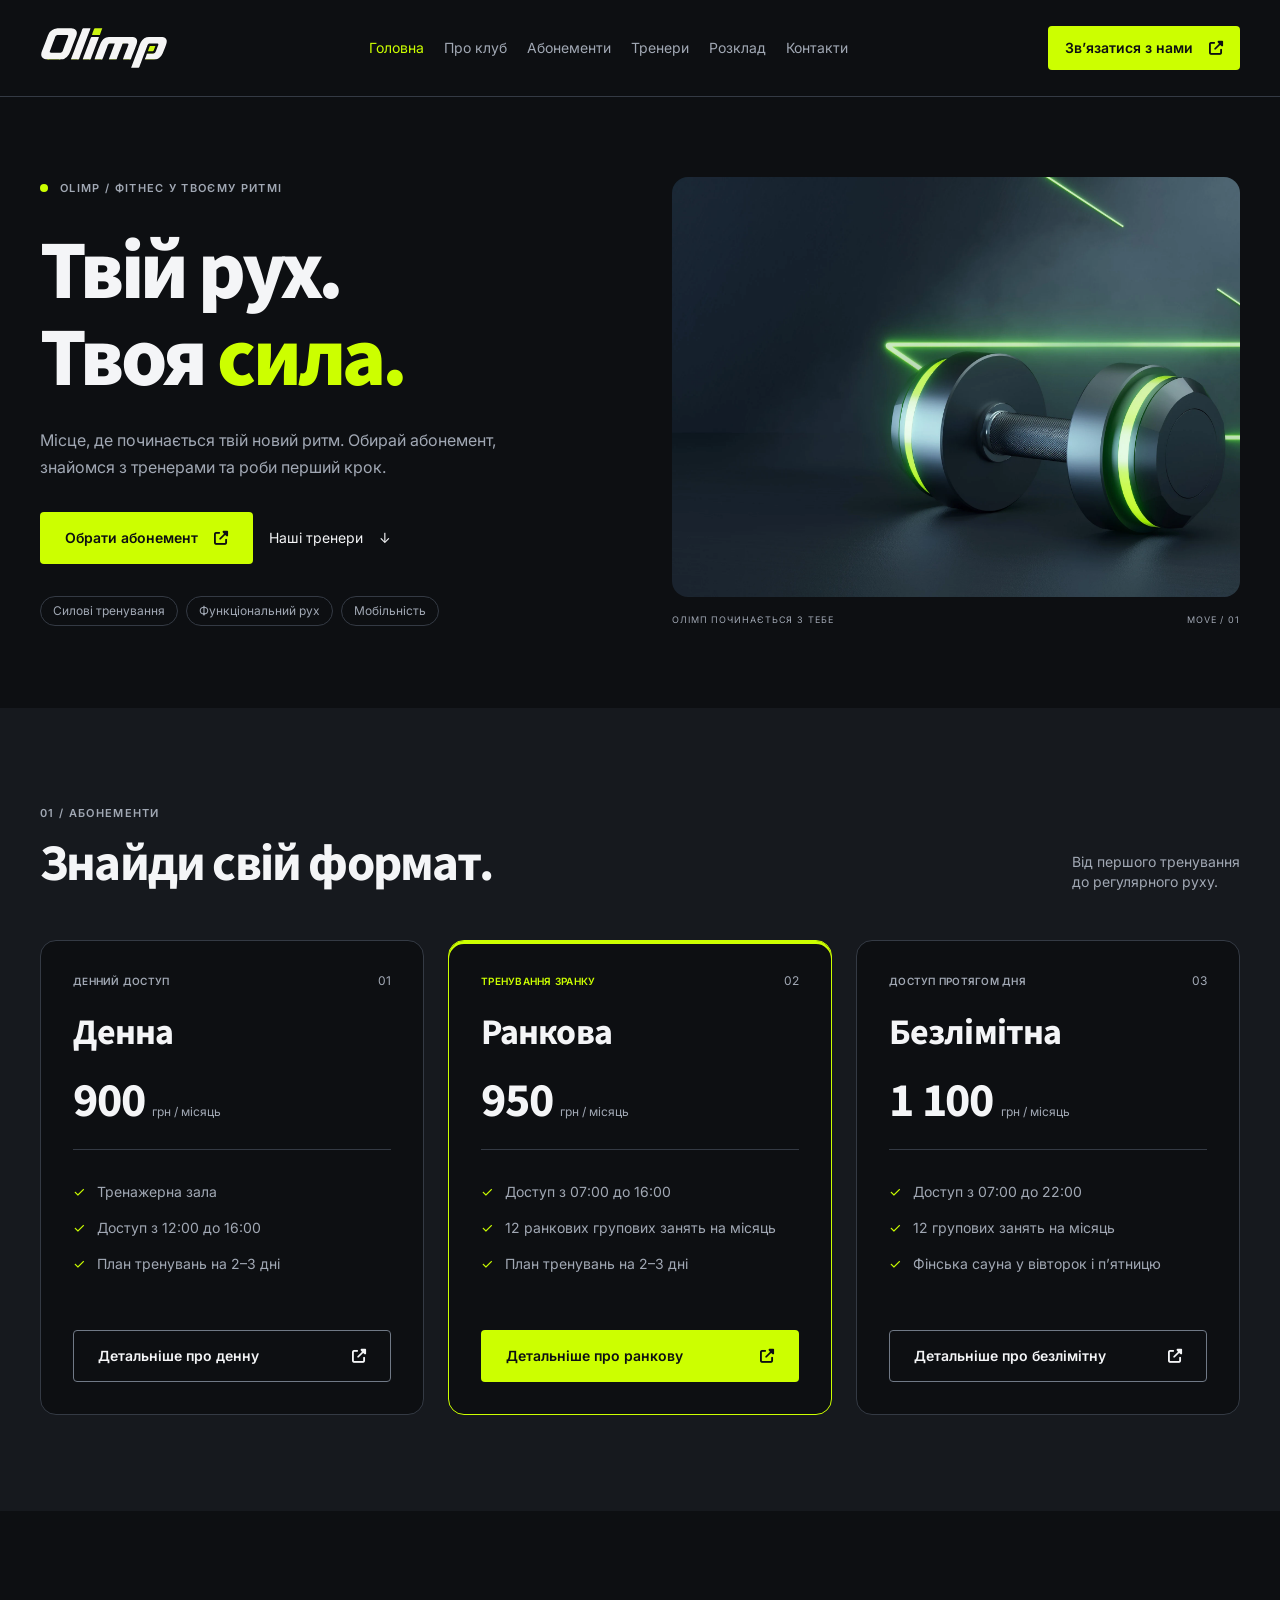
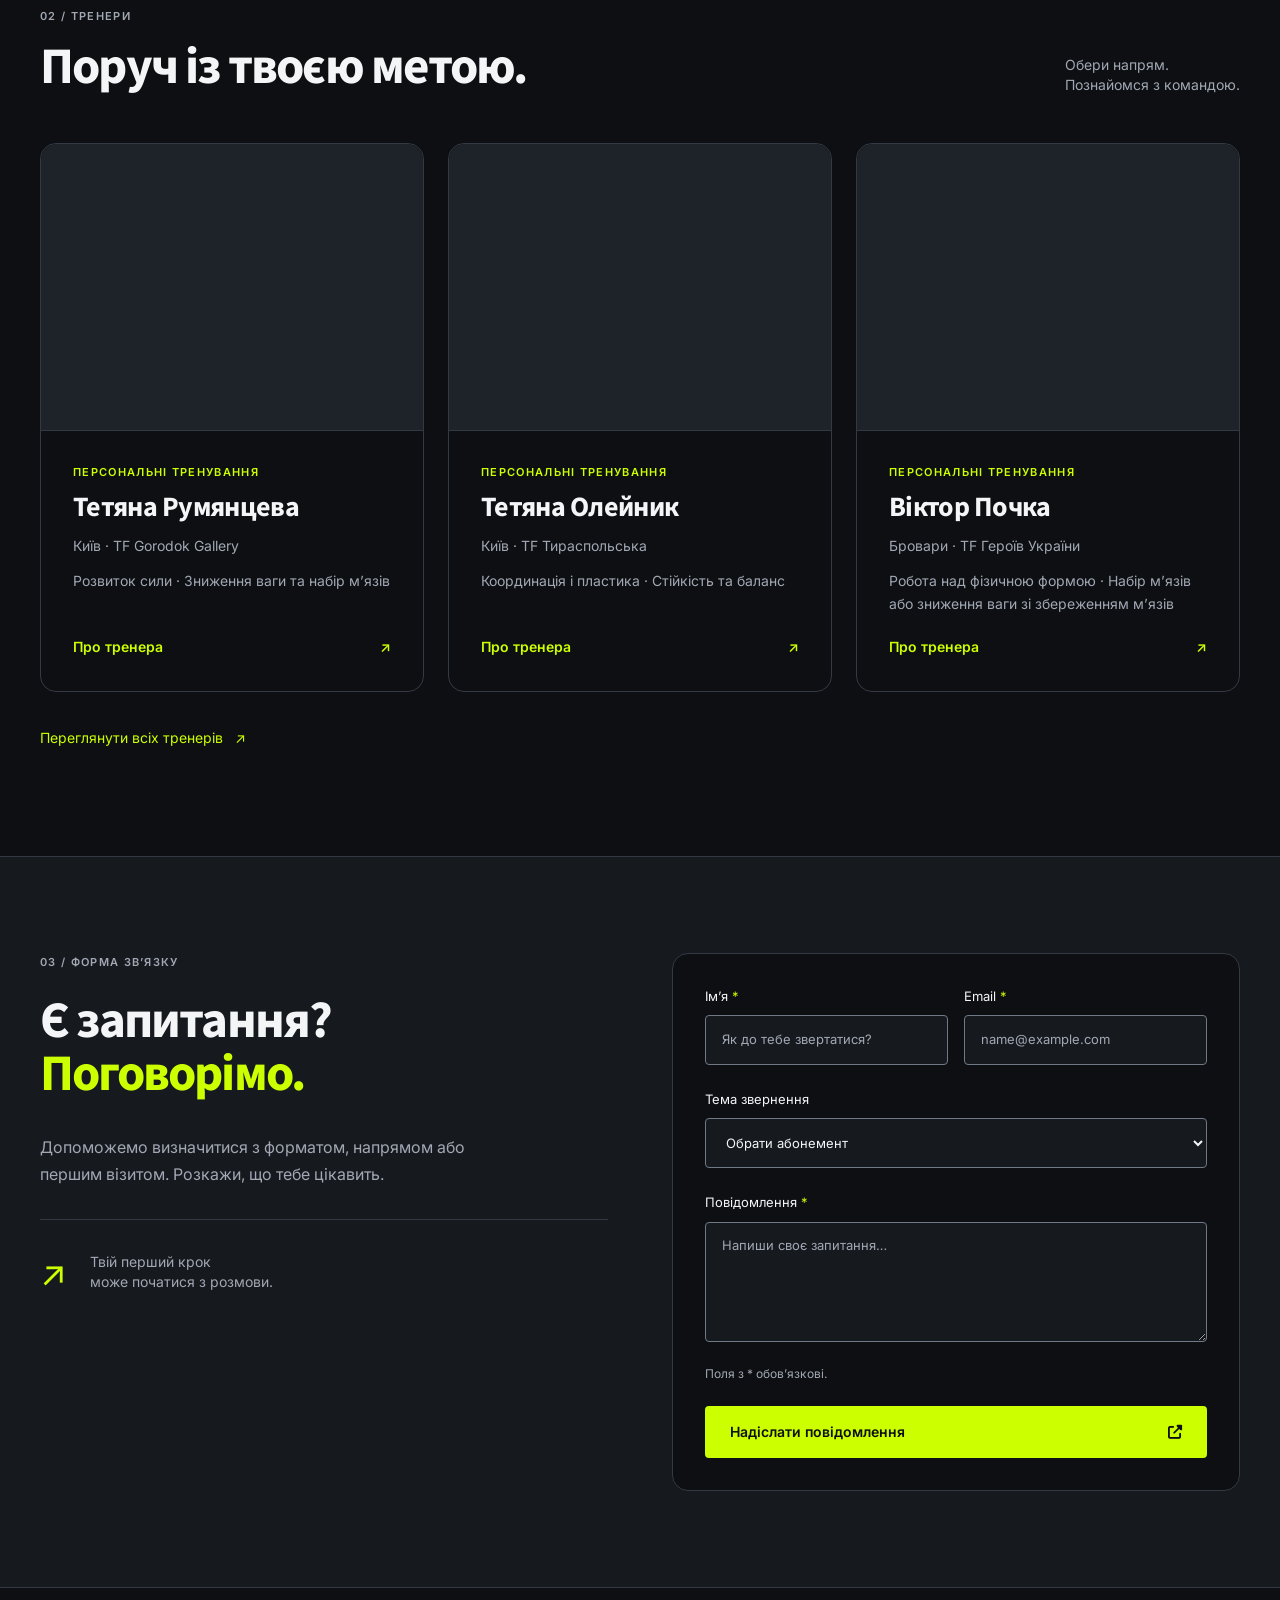
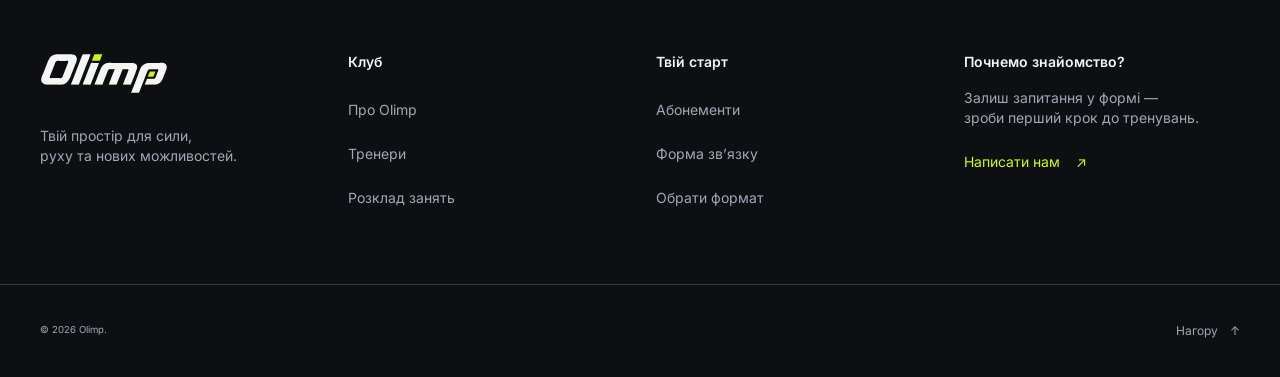
==== index.html @ 2f114242 "refactor: simplify trainer directory" ====
<!DOCTYPE html>

<html lang="uk">
<head>
<meta charset="utf-8"/>
<meta content="width=device-width, initial-scale=1.0" name="viewport"/>
<meta content="Olimp — фітнес у власному темпі. Абонементи, тренери та форма зв’язку." name="description"/>
<meta content="#0d0f12" name="theme-color"/>
<title>Фітнес у твоєму ритмі | Olimp</title>
<link href="https://fonts.googleapis.com" rel="preconnect"/>
<link crossorigin="" href="https://fonts.gstatic.com" rel="preconnect"/>
<link href="https://fonts.googleapis.com/css2?family=Inter:wght@400;500;600;700&amp;family=Source+Sans+3:wght@600;700;800&amp;display=swap" rel="stylesheet"/>
<link href="assets/images/logo.svg" rel="icon" type="image/svg+xml"/>
<link href="css/icons.css" rel="stylesheet"/>
<link href="css/tailwind.css" rel="stylesheet"/><link href="css/style.css" rel="stylesheet"/>
<link href="css/trainers.css" rel="stylesheet"/>
<script defer src="js/menu.js"></script>
<script defer src="js/trainers-data.js"></script>
<script defer src="js/trainers.js"></script>
</head>
<body id="top">
<a class="skip-link" href="#main">Перейти до вмісту</a>
<header class="site-header border-b border-line">
<div class="container header-inner mx-auto w-full max-w-7xl px-5 md:px-8 xl:px-10 relative flex min-h-20 flex-wrap items-center justify-between gap-4 py-4 xl:min-h-24 xl:flex-nowrap">
<a aria-label="Olimp — головна" class="logo inline-flex min-h-11 shrink-0 items-center" href="index.html"><img alt="Olimp" class="h-auto w-28 object-contain xl:w-32" height="38" src="assets/images/logo.svg" width="124"/></a>
<nav aria-label="Основна навігація" class="hidden xl:block">
<ul class="nav-list flex flex-col gap-1 xl:flex-row xl:gap-5">
<li><a aria-current="page" class="flex min-h-11 items-center text-sm text-muted transition-colors hover:text-accent focus-visible:text-accent aria-[current=page]:text-accent" href="index.html">Головна</a></li>
<li><a class="flex min-h-11 items-center text-sm text-muted transition-colors hover:text-accent focus-visible:text-accent aria-[current=page]:text-accent" href="about.html">Про клуб</a></li>
<li><a class="flex min-h-11 items-center text-sm text-muted transition-colors hover:text-accent focus-visible:text-accent aria-[current=page]:text-accent" href="memberships.html">Абонементи</a></li>
<li><a class="flex min-h-11 items-center text-sm text-muted transition-colors hover:text-accent focus-visible:text-accent aria-[current=page]:text-accent" href="trainers.html">Тренери</a></li>
<li><a class="flex min-h-11 items-center text-sm text-muted transition-colors hover:text-accent focus-visible:text-accent aria-[current=page]:text-accent" href="schedule.html">Розклад</a></li>
<li><a class="flex min-h-11 items-center text-sm text-muted transition-colors hover:text-accent focus-visible:text-accent aria-[current=page]:text-accent" href="contact.html">Контакти</a></li>
</ul>
</nav>
<a class="button button-small items-center justify-between gap-4 rounded border border-transparent bg-accent text-sm font-semibold text-ink transition duration-200 hover:-translate-y-0.5 hover:bg-accent-hover active:translate-y-0 focus-visible:outline-2 focus-visible:outline-offset-4 focus-visible:outline-focus disabled:cursor-not-allowed disabled:opacity-40 disabled:hover:translate-y-0 min-h-11 px-4 py-2.5 hidden xl:inline-flex" href="contact.html">Зв’язатися з нами <i aria-hidden="true" class="icon fa-arrow-up-right"></i></a>
<button aria-controls="mobile-menu" aria-expanded="false" aria-label="Відкрити меню" class="inline-flex min-h-11 items-center gap-3 rounded border border-line px-4 text-sm transition-colors hover:border-accent xl:hidden" id="menu-toggle" type="button"><span aria-hidden="true">☰</span><span>Меню</span></button><nav aria-label="Мобільна навігація" class="w-full border-t border-line pt-4 xl:hidden" hidden="" id="mobile-menu"><ul class="flex flex-col gap-1"><li><a aria-current="page" class="flex min-h-11 items-center rounded px-3 text-sm text-muted transition-colors hover:bg-surface hover:text-accent aria-[current=page]:text-accent" href="index.html">Головна</a></li><li><a class="flex min-h-11 items-center rounded px-3 text-sm text-muted transition-colors hover:bg-surface hover:text-accent aria-[current=page]:text-accent" href="about.html">Про клуб</a></li><li><a class="flex min-h-11 items-center rounded px-3 text-sm text-muted transition-colors hover:bg-surface hover:text-accent aria-[current=page]:text-accent" href="memberships.html">Абонементи</a></li><li><a class="flex min-h-11 items-center rounded px-3 text-sm text-muted transition-colors hover:bg-surface hover:text-accent aria-[current=page]:text-accent" href="trainers.html">Тренери</a></li><li><a class="flex min-h-11 items-center rounded px-3 text-sm text-muted transition-colors hover:bg-surface hover:text-accent aria-[current=page]:text-accent" href="schedule.html">Розклад</a></li><li><a class="flex min-h-11 items-center rounded px-3 text-sm text-muted transition-colors hover:bg-surface hover:text-accent aria-[current=page]:text-accent" href="contact.html">Контакти</a></li></ul><a class="inline-flex min-h-13 items-center justify-between gap-4 rounded border border-transparent bg-accent px-6 py-3.5 text-sm font-semibold text-ink transition duration-200 hover:-translate-y-0.5 hover:bg-accent-hover active:translate-y-0 focus-visible:outline-2 focus-visible:outline-offset-4 focus-visible:outline-focus disabled:cursor-not-allowed disabled:opacity-40 disabled:hover:translate-y-0 mt-4 w-full" href="contact.html">Зв’язатися з нами <span aria-hidden="true">↗</span></a></nav></div>
</header>
<main id="main" tabindex="-1">
<section aria-labelledby="hero-title" class="hero py-12 lg:py-20">
<div class="container hero-layout mx-auto w-full max-w-7xl px-5 md:px-8 xl:px-10 grid grid-cols-1 items-center gap-12 md:grid-cols-2 lg:gap-16">
<div class="hero-copy">
<p class="eyebrow mb-8 flex items-center gap-3">
<span aria-hidden="true" class="status-dot h-2 w-2 shrink-0 rounded-full bg-accent"></span> OLIMP / ФІТНЕС У ТВОЄМУ РИТМІ
            </p>
<h1 id="hero-title">Твій рух.<br/>Твоя <span>сила.</span></h1>
<p class="mt-6 max-w-lg text-muted">
              Місце, де починається твій новий ритм. Обирай абонемент, знайомся з тренерами та роби
              перший крок.
            </p>
<div class="hero-actions mt-8 flex flex-col gap-4 sm:flex-row sm:flex-wrap sm:items-center">
<a class="button inline-flex min-h-13 items-center justify-between gap-4 rounded border border-transparent bg-accent px-6 py-3.5 text-sm font-semibold text-ink transition duration-200 hover:-translate-y-0.5 hover:bg-accent-hover active:translate-y-0 focus-visible:outline-2 focus-visible:outline-offset-4 focus-visible:outline-focus disabled:cursor-not-allowed disabled:opacity-40 disabled:hover:translate-y-0" href="memberships.html">Обрати абонемент <i aria-hidden="true" class="icon fa-arrow-up-right"></i></a><a class="text-link inline-flex min-h-11 items-center gap-4 text-sm transition-colors hover:text-accent" href="trainers.html">Наші тренери <span aria-hidden="true">↓</span></a>
</div>
<div class="hero-tags mt-8 flex flex-wrap gap-2 text-xs text-muted">
<span class="rounded-full border border-line px-3 py-1.5">Силові тренування</span><span class="rounded-full border border-line px-3 py-1.5">Функціональний рух</span><span class="rounded-full border border-line px-3 py-1.5">Мобільність</span>
</div>
</div>
<figure class="hero-image min-w-0">
<img alt="Гантель із лаймовим підсвічуванням у темному тренувальному просторі" class="h-72 w-full rounded-2xl object-cover object-[80%_center] lg:h-[420px]" fetchpriority="high" height="1536" src="assets/images/hero.webp" width="2688"/>
<figcaption class="mt-4 flex justify-between gap-4 text-[9px] tracking-widest text-muted">
<span>ОЛІМП ПОЧИНАЄТЬСЯ З ТЕБЕ</span><span aria-hidden="true">MOVE / 01</span>
</figcaption>
</figure>
</div>
</section>
<section aria-labelledby="memberships-title" class="section memberships py-16 lg:py-24 bg-surface" id="memberships">
<div class="container mx-auto w-full max-w-7xl px-5 md:px-8 xl:px-10">
<div class="section-heading mb-8 flex flex-col gap-6 md:mb-12 md:flex-row md:items-end md:justify-between">
<div>
<p class="eyebrow">01 / АБОНЕМЕНТИ</p>
<h2 class="mt-4" id="memberships-title">Знайди свій формат.</h2>
</div>
<p class="text-sm text-muted">Від першого тренування<br/>до регулярного руху.</p>
</div>
<div class="plan-grid grid grid-cols-1 gap-6 sm:grid-cols-2 lg:grid-cols-3">
<article class="plan-card flex min-w-0 flex-col rounded-2xl border border-line bg-ink p-6 xl:p-8" id="plan-start">
<div class="plan-top flex items-center justify-between gap-4">
<p class="eyebrow text-[10px] tracking-wide">Денний доступ</p>
<span aria-hidden="true" class="plan-number text-xs text-muted">01</span>
</div>
<h3 class="mt-6 text-4xl">Денна</h3>
<p class="price mt-6 flex flex-wrap items-baseline gap-2 font-heading text-5xl font-bold tracking-tight">900<span class="font-body text-xs font-normal tracking-normal text-muted"> грн / місяць</span></p>
<ul class="feature-list my-6 border-t border-line py-6 text-sm text-muted">
<li class="py-2">Тренажерна зала</li>
<li class="py-2">Доступ з 12:00 до 16:00</li>
<li class="py-2">План тренувань на 2–3 дні</li>
</ul>
<a class="button button-outline inline-flex min-h-13 items-center justify-between gap-4 rounded border px-6 py-3.5 text-sm font-semibold transition duration-200 hover:-translate-y-0.5 active:translate-y-0 focus-visible:outline-2 focus-visible:outline-offset-4 focus-visible:outline-focus disabled:cursor-not-allowed disabled:opacity-40 disabled:hover:translate-y-0 border-input bg-transparent text-paper hover:bg-raised mt-auto" href="memberships.html#day-month">Детальніше про денну <i aria-hidden="true" class="icon fa-arrow-up-right"></i></a>
</article>
<article class="plan-card plan-featured flex min-w-0 flex-col rounded-2xl border bg-ink p-6 xl:p-8 border-accent shadow-[inset_0_3px_0_#ccff00]" id="plan-balance">
<div class="plan-top flex items-center justify-between gap-4">
<p class="eyebrow text-[10px] tracking-wide text-accent">Тренування зранку</p>
<span aria-hidden="true" class="plan-number text-xs text-muted">02</span>
</div>
<h3 class="mt-6 text-4xl">Ранкова</h3>
<p class="price mt-6 flex flex-wrap items-baseline gap-2 font-heading text-5xl font-bold tracking-tight">950<span class="font-body text-xs font-normal tracking-normal text-muted"> грн / місяць</span></p>
<ul class="feature-list my-6 border-t border-line py-6 text-sm text-muted">
<li class="py-2">Доступ з 07:00 до 16:00</li>
<li class="py-2">12 ранкових групових занять на місяць</li>
<li class="py-2">План тренувань на 2–3 дні</li>
</ul>
<a class="button inline-flex min-h-13 items-center justify-between gap-4 rounded border border-transparent bg-accent px-6 py-3.5 text-sm font-semibold text-ink transition duration-200 hover:-translate-y-0.5 hover:bg-accent-hover active:translate-y-0 focus-visible:outline-2 focus-visible:outline-offset-4 focus-visible:outline-focus disabled:cursor-not-allowed disabled:opacity-40 disabled:hover:translate-y-0 mt-auto" href="memberships.html#morning-month">Детальніше про ранкову <i aria-hidden="true" class="icon fa-arrow-up-right"></i></a>
</article>
<article class="plan-card flex min-w-0 flex-col rounded-2xl border border-line bg-ink p-6 xl:p-8" id="plan-pro">
<div class="plan-top flex items-center justify-between gap-4">
<p class="eyebrow text-[10px] tracking-wide">Доступ протягом дня</p>
<span aria-hidden="true" class="plan-number text-xs text-muted">03</span>
</div>
<h3 class="mt-6 text-4xl">Безлімітна</h3>
<p class="price mt-6 flex flex-wrap items-baseline gap-2 font-heading text-5xl font-bold tracking-tight">1 100<span class="font-body text-xs font-normal tracking-normal text-muted"> грн / місяць</span></p>
<ul class="feature-list my-6 border-t border-line py-6 text-sm text-muted">
<li class="py-2">Доступ з 07:00 до 22:00</li>
<li class="py-2">12 групових занять на місяць</li>
<li class="py-2">Фінська сауна у вівторок і п’ятницю</li>
</ul>
<a class="button button-outline inline-flex min-h-13 items-center justify-between gap-4 rounded border px-6 py-3.5 text-sm font-semibold transition duration-200 hover:-translate-y-0.5 active:translate-y-0 focus-visible:outline-2 focus-visible:outline-offset-4 focus-visible:outline-focus disabled:cursor-not-allowed disabled:opacity-40 disabled:hover:translate-y-0 border-input bg-transparent text-paper hover:bg-raised mt-auto" href="memberships.html#unlimited-month">Детальніше про безлімітну <i aria-hidden="true" class="icon fa-arrow-up-right"></i></a>
</article>
</div>
</div>
</section>
<section aria-labelledby="trainers-title" class="section trainers py-16 lg:py-24" id="trainers">
<div class="container mx-auto w-full max-w-7xl px-5 md:px-8 xl:px-10">
<div class="section-heading mb-8 flex flex-col gap-6 md:mb-12 md:flex-row md:items-end md:justify-between">
<div>
<p class="eyebrow">02 / ТРЕНЕРИ</p>
<h2 class="mt-4" id="trainers-title">Поруч із твоєю метою.</h2>
</div>
<p class="text-sm text-muted">Обери напрям.<br/>Познайомся з командою.</p>
</div>
<div class="trainer-grid grid grid-cols-1 gap-6 sm:grid-cols-2 lg:grid-cols-3" data-trainer-list="preview"></div>
<a class="trainer-back mt-6" href="trainers.html">Переглянути всіх тренерів <span aria-hidden="true">↗</span></a>
</div>
</section>
<section aria-labelledby="contact-title" class="section contact py-16 lg:py-24 border-t border-line bg-surface" id="contact">
<div class="container contact-layout mx-auto w-full max-w-7xl px-5 md:px-8 xl:px-10 grid grid-cols-1 items-start gap-12 lg:grid-cols-2 lg:gap-16">
<div class="contact-copy">
<p class="eyebrow">03 / ФОРМА ЗВ’ЯЗКУ</p>
<h2 class="mt-6" id="contact-title">Є запитання?<br/><span>Поговорімо.</span></h2>
<p class="mt-8 max-w-md text-muted">
              Допоможемо визначитися з форматом, напрямом або першим візитом. Розкажи, що тебе
              цікавить.
            </p>
<div class="contact-tip mt-8 flex items-center gap-6 border-t border-line pt-8 text-sm text-muted">
<span aria-hidden="true" class="text-4xl text-accent">↗</span>
<p>Твій перший крок<br/>може початися з розмови.</p>
</div>
</div>
<form action="contact-success.html" aria-describedby="form-note" class="contact-form rounded-2xl border border-line bg-ink p-5 sm:p-6 xl:p-8" method="get">
<div class="form-row grid grid-cols-1 gap-x-4 md:grid-cols-2">
<div class="field mb-6 min-w-0">
<label for="contact-name">Ім’я <span aria-hidden="true">*</span></label><input autocomplete="given-name" id="contact-name" maxlength="80" placeholder="Як до тебе звертатися?" required=""/>
</div>
<div class="field mb-6 min-w-0">
<label for="contact-email">Email <span aria-hidden="true">*</span></label><input autocomplete="email" id="contact-email" maxlength="120" placeholder="name@example.com" required="" type="email"/>
</div>
</div>
<div class="field mb-6 min-w-0">
<label for="contact-topic">Тема звернення</label><select id="contact-topic">
<option>Обрати абонемент</option>
<option>Заняття з тренером</option>
<option>Розклад тренувань</option>
<option>Інше запитання</option>
</select>
</div>
<div class="field mb-6 min-w-0">
<label for="contact-message">Повідомлення <span aria-hidden="true">*</span></label><textarea id="contact-message" maxlength="1500" placeholder="Напиши своє запитання…" required="" rows="4"></textarea>
</div>
<p class="form-note text-xs text-muted" id="form-note">Поля з * обов’язкові.</p>
<button class="button inline-flex min-h-13 items-center justify-between gap-4 rounded border border-transparent bg-accent px-6 py-3.5 text-sm font-semibold text-ink transition duration-200 hover:-translate-y-0.5 hover:bg-accent-hover active:translate-y-0 focus-visible:outline-2 focus-visible:outline-offset-4 focus-visible:outline-focus disabled:cursor-not-allowed disabled:opacity-40 disabled:hover:translate-y-0 mt-6 w-full" type="submit">
              Надіслати повідомлення <i aria-hidden="true" class="icon fa-arrow-up-right"></i>
</button>
</form>
</div>
</section>
</main>
<footer class="site-footer border-t border-line">
<div class="container footer-grid mx-auto w-full max-w-7xl px-5 md:px-8 xl:px-10 grid grid-cols-1 gap-8 py-16 md:grid-cols-2 lg:grid-cols-4">
<div class="footer-brand">
<a aria-label="Olimp — головна" class="logo inline-flex min-h-11 shrink-0 items-center" href="index.html"><img alt="Olimp" class="h-auto w-28 object-contain xl:w-32" height="38" src="assets/images/logo.svg" width="124"/></a>
<p class="text-sm text-muted mt-6">Твій простір для сили,<br/>руху та нових можливостей.</p>
</div>
<nav aria-label="Сторінки клубу">
<h2 class="mb-4 font-body text-sm font-semibold tracking-normal">Клуб</h2>
<ul class="m-0 list-none p-0">
<li><a class="inline-flex min-h-11 items-center text-sm text-muted transition-colors hover:text-accent" href="about.html">Про Olimp</a></li>
<li><a class="inline-flex min-h-11 items-center text-sm text-muted transition-colors hover:text-accent" href="trainers.html">Тренери</a></li>
<li><a class="inline-flex min-h-11 items-center text-sm text-muted transition-colors hover:text-accent" href="schedule.html">Розклад занять</a></li>
</ul>
</nav>
<nav aria-label="Корисні посилання">
<h2 class="mb-4 font-body text-sm font-semibold tracking-normal">Твій старт</h2>
<ul class="m-0 list-none p-0">
<li><a class="inline-flex min-h-11 items-center text-sm text-muted transition-colors hover:text-accent" href="memberships.html">Абонементи</a></li>
<li><a class="inline-flex min-h-11 items-center text-sm text-muted transition-colors hover:text-accent" href="contact.html">Форма зв’язку</a></li>
<li><a class="inline-flex min-h-11 items-center text-sm text-muted transition-colors hover:text-accent" href="index.html#memberships">Обрати формат</a></li>
</ul>
</nav>
<div class="footer-note">
<h2 class="mb-4 font-body text-sm font-semibold tracking-normal">Почнемо знайомство?</h2>
<p class="text-sm text-muted">Залиш запитання у формі —<br/>зроби перший крок до тренувань.</p>
<a class="text-link inline-flex min-h-11 items-center gap-4 text-sm transition-colors hover:text-accent mt-3 text-accent" href="contact.html">Написати нам <span aria-hidden="true">↗</span></a>
</div>
</div>
<div class="container footer-bottom mx-auto w-full max-w-7xl px-5 md:px-8 xl:px-10 flex flex-wrap items-center justify-between gap-4 border-t border-line py-6 text-xs text-muted">
<small>© 2026 Olimp.</small><a class="inline-flex min-h-11 items-center gap-3" href="#top">Нагору <span aria-hidden="true">↑</span></a>
</div>
</footer>
</body>
</html>
---- css/icons.css ----
/* Font Awesome Free 6.6.0, solid subset. License: ../assets/fonts/LICENSE-fontawesome.txt */
@font-face {
  font-family: 'Olimp Icons';
  font-style: normal;
  font-weight: 900;
  font-display: block;
  src: url('../assets/fonts/fa-solid-900.woff2') format('woff2');
}
.fa-arrow-up-right {
  font-family: 'Olimp Icons';
  font-style: normal;
  font-weight: 900;
  line-height: 1;
  display: inline-block;
}
.fa-arrow-up-right::before {
  content: '\f35d';
}
---- css/style.css ----
@layer base {
/* Olimp Lab 6: brand typography, triptych crop, form controls and complex selectors. */
:root {

  --color-background: #0d0f12;
  --color-surface: #16191e;
  --color-surface-raised: #1e2229;
  --color-text: #f4f5f7;
  --color-muted: #a1a8b4;
  --color-accent: #ccff00;
  --color-accent-hover: #dcff52;
  --color-focus: #00f0ff;
  --color-border: #343a44;
  --color-input-border: #707986;

  --font-body: "Inter", system-ui, sans-serif;
  --font-heading: "Source Sans 3", system-ui, sans-serif;

  --space-2: 0.5rem;
  --space-3: 0.75rem;
  --space-4: 1rem;
  --space-6: 1.5rem;
  --space-8: 2rem;
  --space-12: 3rem;
  --space-16: 4rem;
  --space-24: 6rem;

  --radius-button: 0.25rem;
  --radius-card: 1rem;
  --container: 80rem;
  --transition: 180ms ease;
}
*,
*::before,
*::after {
  box-sizing: border-box;
}
html {
  scroll-behavior: smooth;
  scroll-padding-top: var(--space-6);
}
body {
  margin: 0;
  background: var(--color-background);
  color: var(--color-text);
  font: 400 1rem/1.65 var(--font-body);
}
h1,
h2,
h3,
p,
figure {
  margin: 0;
}
h1,
h2,
h3 {
  font-family: var(--font-heading);
  font-weight: 700;
  line-height: 1.05;
}
h1 {
  font-size: clamp(3.75rem, 6.5vw, 6.5rem);
  font-weight: 800;
  letter-spacing: -0.045em;
}
h2 {
  font-size: clamp(2.5rem, 4vw, 3.75rem);
  letter-spacing: -0.035em;
}
h3 {
  font-size: 1.75rem;
  letter-spacing: -0.025em;
}
p {
  text-wrap: pretty;
}
a {
  color: inherit;
  text-decoration: none;
}
img {
  display: block;
  max-width: 100%;
  height: auto;
}
button,
input,
select,
textarea {
  font: inherit;
}
button,
select {
  cursor: pointer;
}
button,
a,
input,
select,
textarea {
  touch-action: manipulation;
}
:focus-visible {
  outline: 3px solid var(--color-focus);
  outline-offset: 5px;
}
main:focus {
  outline: none;
}
.eyebrow {
  font-size: 0.6875rem;
  font-weight: 600;
  letter-spacing: 0.12em;
  text-transform: uppercase;
  color: var(--color-muted);
}
.skip-link {
  position: absolute;
  z-index: 10;
  top: -6rem;
  left: var(--space-4);
  padding: var(--space-4);
  background: var(--color-accent);
  color: var(--color-background);
}
.skip-link:focus {
  top: var(--space-4);
}
.icon {
  font-size: 1em;
  flex-shrink: 0;
}
h1 span,
.contact h2 span {
  color: var(--color-accent);
}
.feature-list li::before {
  content: "✓";
  color: var(--color-accent);
  margin-right: var(--space-3);
}
.trainer-photo {

  background-image: url("../assets/images/trainers-team.png");
  background-size: 300% auto;
  background-repeat: no-repeat;
  background-position-y: top;
  background-color: var(--color-surface);
}
.trainer-one {
  background-position-x: left;
}
.trainer-two {
  background-position-x: center;
}
.trainer-three {
  background-position-x: right;
}
label {
  display: block;
  margin-bottom: var(--space-2);
  font-size: 0.8125rem;
}
label span {
  color: var(--color-accent);
}
input,
select,
textarea {
  width: 100%;
  min-height: 50px;
  padding: 0.75rem var(--space-4);
  border: 1px solid var(--color-input-border);
  border-radius: var(--radius-button);
  background: var(--color-surface);
  color: var(--color-text);
  font-size: 0.8125rem;
  color-scheme: dark;
}
input::placeholder,
textarea::placeholder {
  color: var(--color-muted);
  opacity: 1;
}
textarea {
  display: block;
  resize: vertical;
  min-height: 120px;
}
@media (prefers-reduced-motion: reduce) {
  html {
    scroll-behavior: auto;
  }
  *,
  *::before,
  *::after {
    transition: none !important;
  }
}
[hidden] { display: none !important; }
[aria-current="page"] { color: var(--color-accent); }
.eyebrow.text-accent { color: var(--color-accent); }

}
---- css/trainers.css ----
.trainer-catalog-card {
  min-width: 0;
  border: 1px solid var(--color-border);
  border-radius: var(--radius-card);
  background: var(--color-background);
  transition: border-color var(--transition);
}
.trainer-catalog-card:hover,
.trainer-catalog-card:focus-within {
  border-color: var(--color-accent);
}
.trainer-card-link {
  display: flex;
  height: 100%;
  flex-direction: column;
  border-radius: inherit;
}
.trainer-placeholder {
  aspect-ratio: 4 / 3;
  border-radius: var(--radius-card) var(--radius-card) 0 0;
  border-bottom: 1px solid var(--color-border);
  background: var(--color-surface-raised);
}
.trainer-catalog-body {
  display: flex;
  flex: 1;
  flex-direction: column;
  gap: 0.75rem;
  padding: clamp(1.25rem, 3vw, 2rem);
}
.trainer-card-format {
  color: var(--color-accent);
}
.trainer-card-location,
.trainer-card-specialty,
.trainer-profile-location,
.trainer-detail p:not(.eyebrow),
.trainer-detail li {
  color: var(--color-muted);
}
.trainer-card-location,
.trainer-card-specialty {
  font-size: 0.875rem;
}
.trainer-card-more {
  display: flex;
  justify-content: space-between;
  gap: 1rem;
  margin-top: auto;
  padding-top: 0.5rem;
  color: var(--color-accent);
  font-size: 0.875rem;
  font-weight: 600;
}
.trainer-back {
  color: var(--color-accent);
}
.trainer-back:hover {
  text-decoration: underline;
}
.trainer-back {
  display: inline-flex;
  min-height: 2.75rem;
  align-items: center;
  gap: 0.75rem;
  font-size: 0.875rem;
}
#main > .container > .trainer-back {
  margin-block: 1.5rem;
}
.trainer-profile-header {
  display: grid;
  grid-template-columns: minmax(12rem, 22rem) minmax(0, 1fr);
  align-items: center;
  gap: clamp(1.5rem, 5vw, 4rem);
  padding-bottom: 2rem;
}
.trainer-profile-photo {
  border: 1px solid var(--color-border);
  border-radius: var(--radius-card);
}
.trainer-profile-header h1 {
  margin-top: 0.75rem;
  font-size: clamp(2.5rem, 6vw, 5rem);
  overflow-wrap: anywhere;
}
.trainer-profile-location {
  margin-top: 0.75rem;
}
.trainer-bio {
  max-width: 38rem;
  margin-top: 1.5rem;
}
.trainer-detail-grid {
  display: grid;
  grid-template-columns: repeat(2, minmax(0, 1fr));
  gap: 1rem;
}
.trainer-detail {
  padding: clamp(1.25rem, 3vw, 2rem);
  border: 1px solid var(--color-border);
  border-radius: var(--radius-card);
  background: var(--color-surface);
}
.trainer-detail h2 {
  font-size: clamp(1.5rem, 3vw, 2rem);
}
.trainer-detail ul {
  display: grid;
  gap: 0.5rem;
  margin-top: 1rem;
}
.trainer-club {
  margin-block: 1rem 4rem;
}
.trainer-club h2,
.trainer-club p:not(.eyebrow) {
  margin-top: 0.5rem;
}
.trainer-club .trainer-back {
  margin-top: 0.75rem;
}
@media (max-width: 639px) {
  .trainer-profile-header,
  .trainer-detail-grid {
    grid-template-columns: 1fr;
  }
  .trainer-profile-photo {
    max-width: 22rem;
    width: 100%;
  }
}
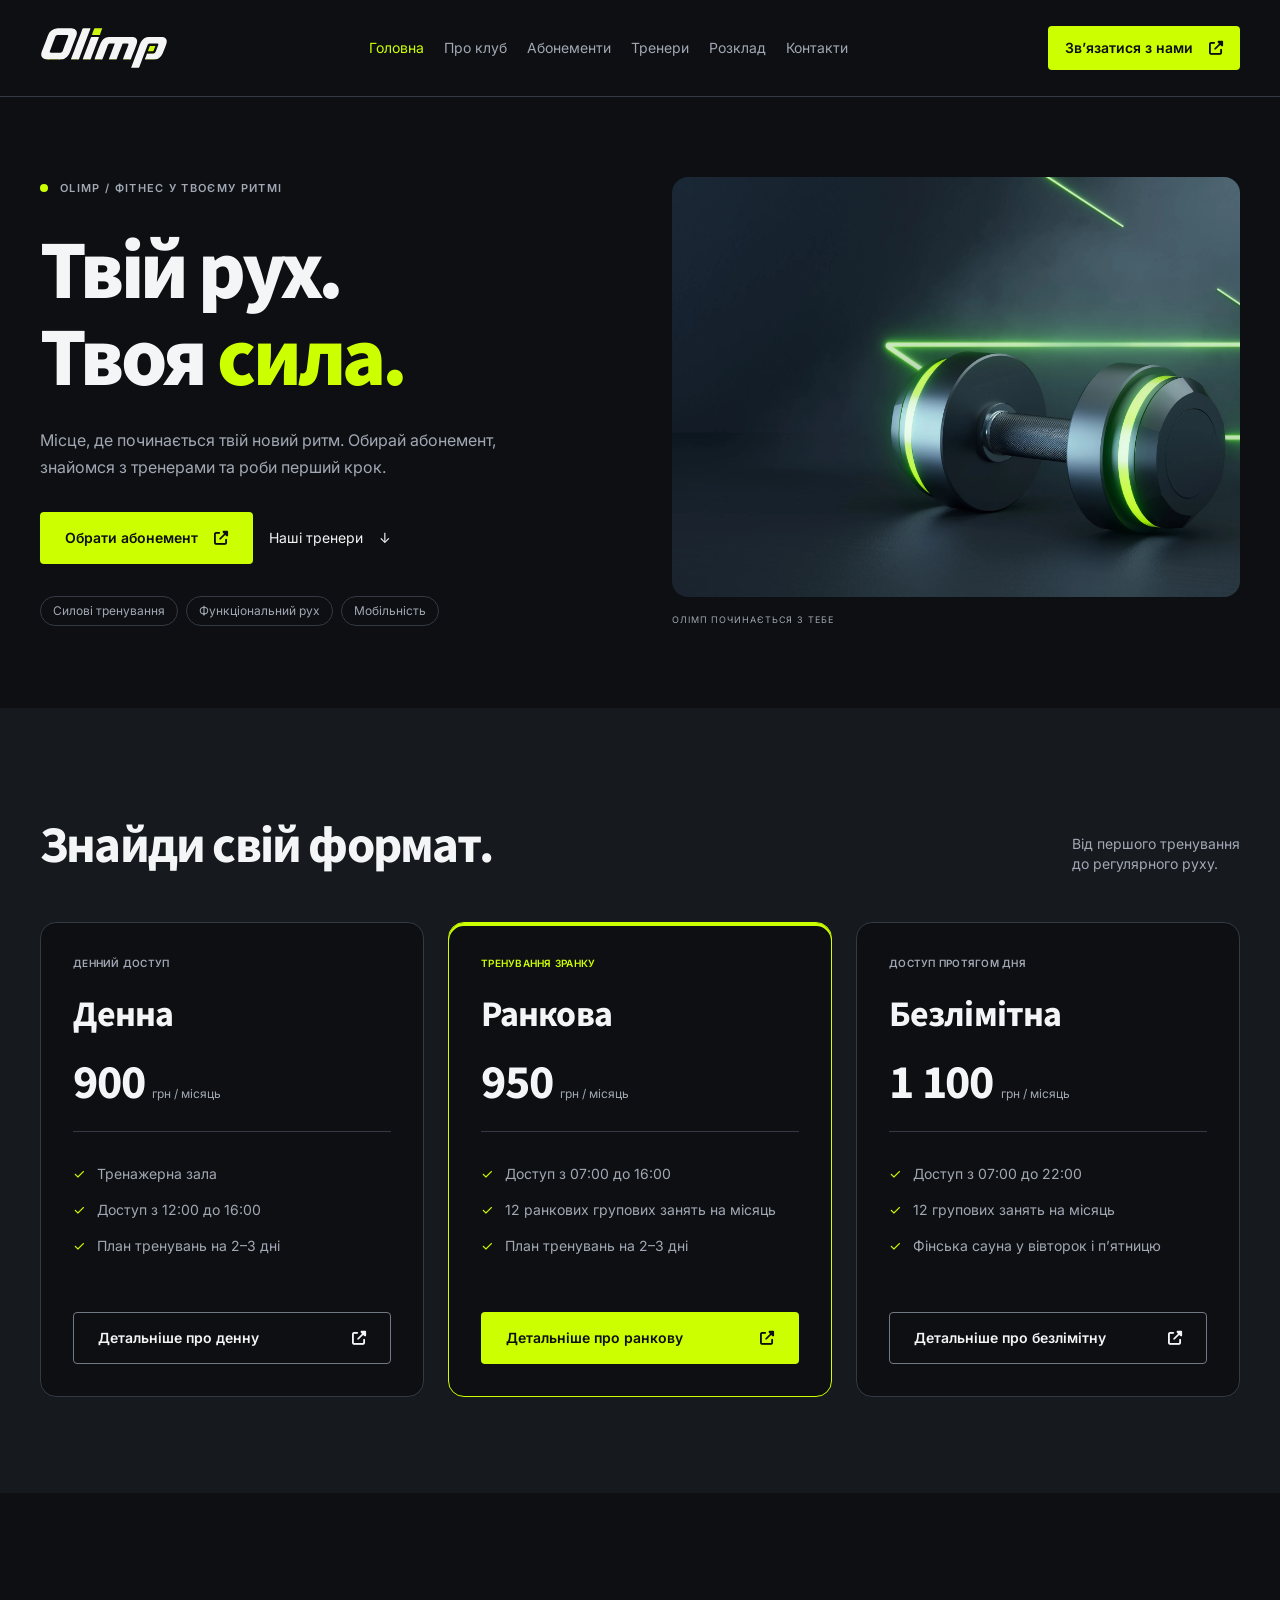
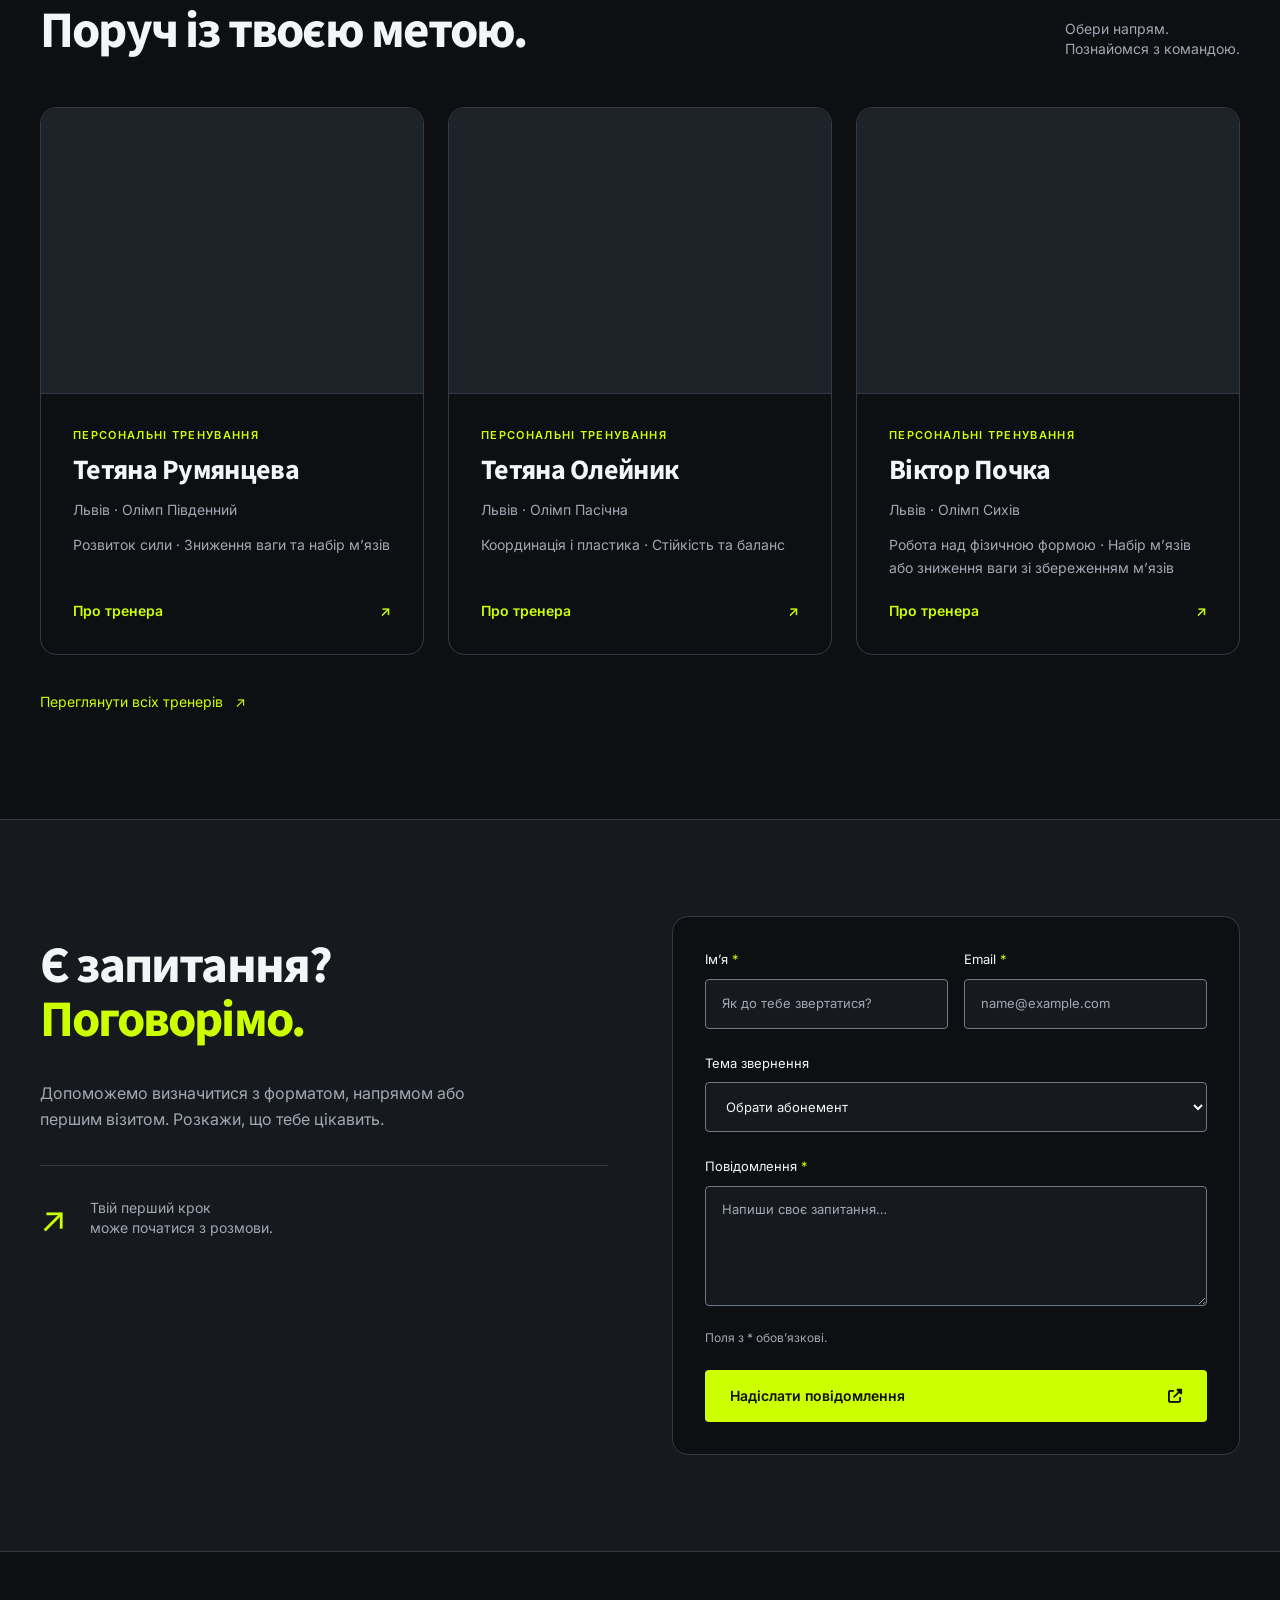
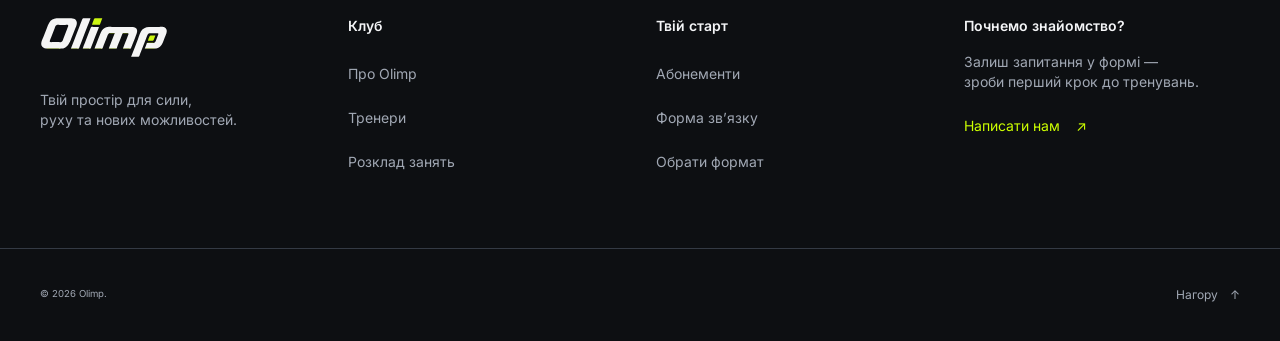
==== commit 44ccf08d: "refactor: simplify labels and assign trainers to Lviv clubs" ====
--- a/index.html
+++ b/index.html
@@ -58,7 +58,7 @@
 <figure class="hero-image min-w-0">
 <img alt="Гантель із лаймовим підсвічуванням у темному тренувальному просторі" class="h-72 w-full rounded-2xl object-cover object-[80%_center] lg:h-[420px]" fetchpriority="high" height="1536" src="assets/images/hero.webp" width="2688"/>
 <figcaption class="mt-4 flex justify-between gap-4 text-[9px] tracking-widest text-muted">
-<span>ОЛІМП ПОЧИНАЄТЬСЯ З ТЕБЕ</span><span aria-hidden="true">MOVE / 01</span>
+<span>ОЛІМП ПОЧИНАЄТЬСЯ З ТЕБЕ</span>
 </figcaption>
 </figure>
 </div>
@@ -67,7 +67,6 @@
 <div class="container mx-auto w-full max-w-7xl px-5 md:px-8 xl:px-10">
 <div class="section-heading mb-8 flex flex-col gap-6 md:mb-12 md:flex-row md:items-end md:justify-between">
 <div>
-<p class="eyebrow">01 / АБОНЕМЕНТИ</p>
 <h2 class="mt-4" id="memberships-title">Знайди свій формат.</h2>
 </div>
 <p class="text-sm text-muted">Від першого тренування<br/>до регулярного руху.</p>
@@ -76,7 +75,6 @@
 <article class="plan-card flex min-w-0 flex-col rounded-2xl border border-line bg-ink p-6 xl:p-8" id="plan-start">
 <div class="plan-top flex items-center justify-between gap-4">
 <p class="eyebrow text-[10px] tracking-wide">Денний доступ</p>
-<span aria-hidden="true" class="plan-number text-xs text-muted">01</span>
 </div>
 <h3 class="mt-6 text-4xl">Денна</h3>
 <p class="price mt-6 flex flex-wrap items-baseline gap-2 font-heading text-5xl font-bold tracking-tight">900<span class="font-body text-xs font-normal tracking-normal text-muted"> грн / місяць</span></p>
@@ -90,7 +88,6 @@
 <article class="plan-card plan-featured flex min-w-0 flex-col rounded-2xl border bg-ink p-6 xl:p-8 border-accent shadow-[inset_0_3px_0_#ccff00]" id="plan-balance">
 <div class="plan-top flex items-center justify-between gap-4">
 <p class="eyebrow text-[10px] tracking-wide text-accent">Тренування зранку</p>
-<span aria-hidden="true" class="plan-number text-xs text-muted">02</span>
 </div>
 <h3 class="mt-6 text-4xl">Ранкова</h3>
 <p class="price mt-6 flex flex-wrap items-baseline gap-2 font-heading text-5xl font-bold tracking-tight">950<span class="font-body text-xs font-normal tracking-normal text-muted"> грн / місяць</span></p>
@@ -104,7 +101,6 @@
 <article class="plan-card flex min-w-0 flex-col rounded-2xl border border-line bg-ink p-6 xl:p-8" id="plan-pro">
 <div class="plan-top flex items-center justify-between gap-4">
 <p class="eyebrow text-[10px] tracking-wide">Доступ протягом дня</p>
-<span aria-hidden="true" class="plan-number text-xs text-muted">03</span>
 </div>
 <h3 class="mt-6 text-4xl">Безлімітна</h3>
 <p class="price mt-6 flex flex-wrap items-baseline gap-2 font-heading text-5xl font-bold tracking-tight">1 100<span class="font-body text-xs font-normal tracking-normal text-muted"> грн / місяць</span></p>
@@ -122,7 +118,6 @@
 <div class="container mx-auto w-full max-w-7xl px-5 md:px-8 xl:px-10">
 <div class="section-heading mb-8 flex flex-col gap-6 md:mb-12 md:flex-row md:items-end md:justify-between">
 <div>
-<p class="eyebrow">02 / ТРЕНЕРИ</p>
 <h2 class="mt-4" id="trainers-title">Поруч із твоєю метою.</h2>
 </div>
 <p class="text-sm text-muted">Обери напрям.<br/>Познайомся з командою.</p>
@@ -134,7 +129,6 @@
 <section aria-labelledby="contact-title" class="section contact py-16 lg:py-24 border-t border-line bg-surface" id="contact">
 <div class="container contact-layout mx-auto w-full max-w-7xl px-5 md:px-8 xl:px-10 grid grid-cols-1 items-start gap-12 lg:grid-cols-2 lg:gap-16">
 <div class="contact-copy">
-<p class="eyebrow">03 / ФОРМА ЗВ’ЯЗКУ</p>
 <h2 class="mt-6" id="contact-title">Є запитання?<br/><span>Поговорімо.</span></h2>
 <p class="mt-8 max-w-md text-muted">
               Допоможемо визначитися з форматом, напрямом або першим візитом. Розкажи, що тебе
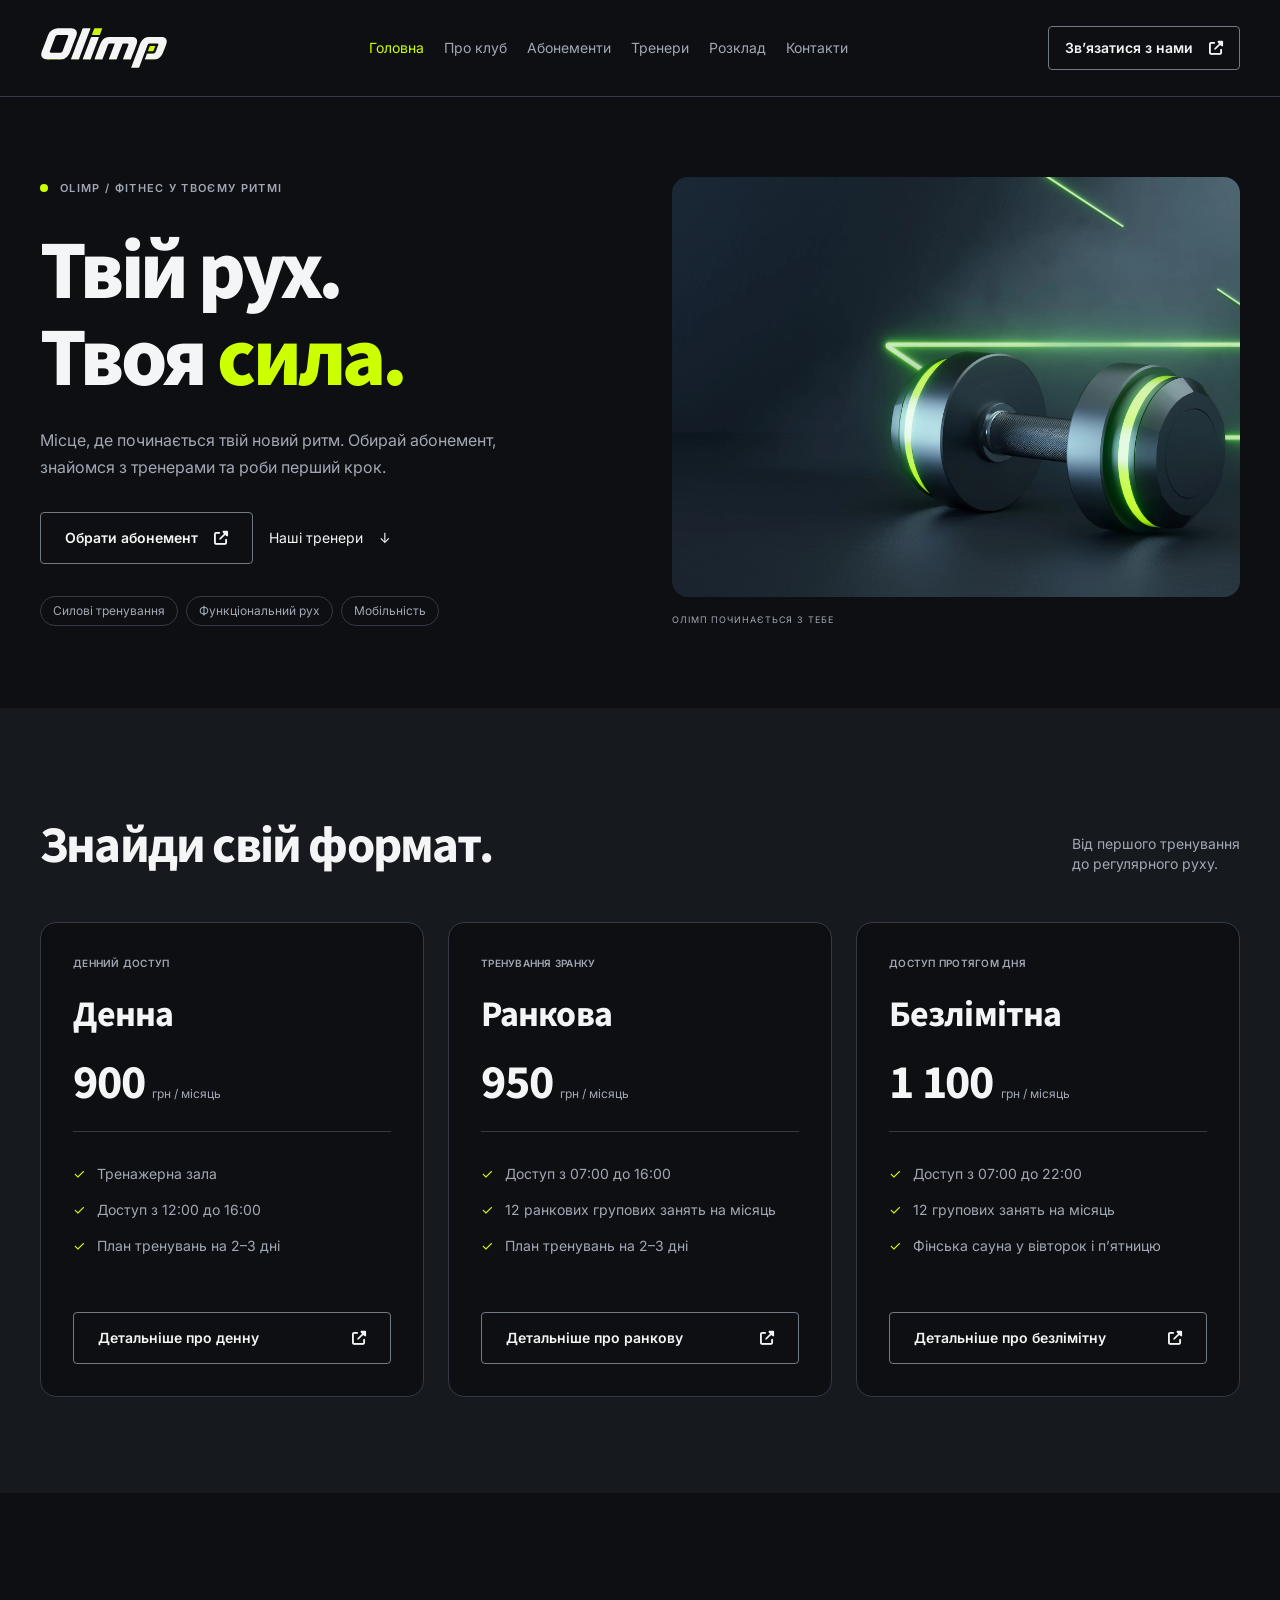
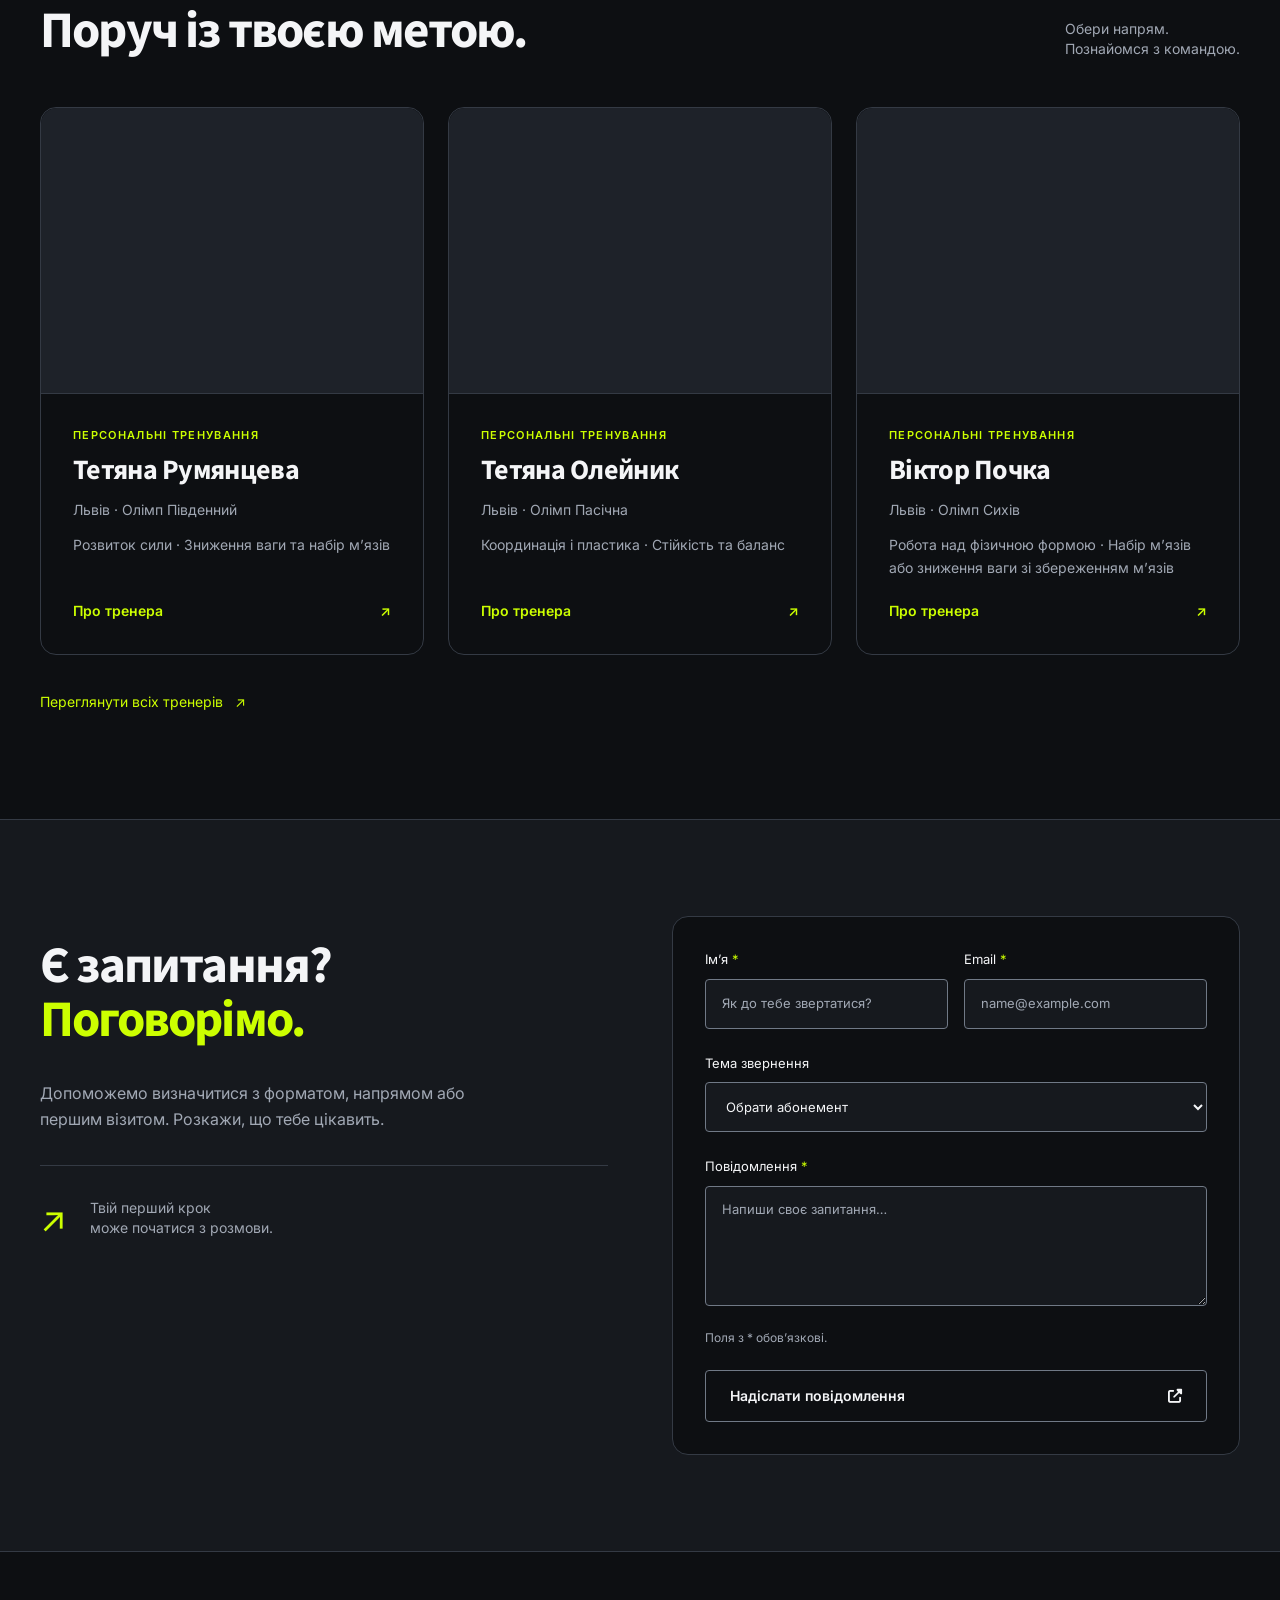
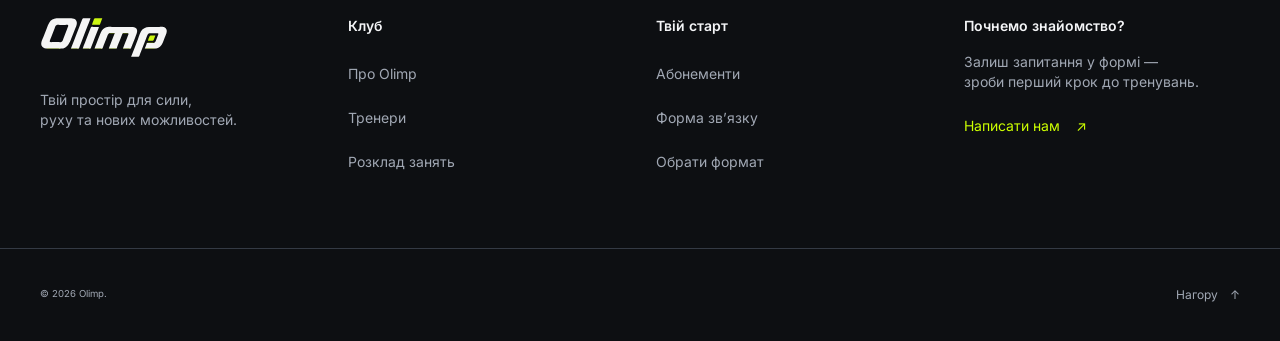
==== commit 88654ef8: "style: add lime hover states to cards and buttons" ====
--- a/index.html
+++ b/index.html
@@ -83,11 +83,11 @@
 <li class="py-2">Доступ з 12:00 до 16:00</li>
 <li class="py-2">План тренувань на 2–3 дні</li>
 </ul>
-<a class="button button-outline inline-flex min-h-13 items-center justify-between gap-4 rounded border px-6 py-3.5 text-sm font-semibold transition duration-200 hover:-translate-y-0.5 active:translate-y-0 focus-visible:outline-2 focus-visible:outline-offset-4 focus-visible:outline-focus disabled:cursor-not-allowed disabled:opacity-40 disabled:hover:translate-y-0 border-input bg-transparent text-paper hover:bg-raised mt-auto" href="memberships.html#day-month">Детальніше про денну <i aria-hidden="true" class="icon fa-arrow-up-right"></i></a>
+<a class="button mt-auto inline-flex min-h-13 items-center justify-between gap-4 rounded px-6 py-3.5 text-sm font-semibold" href="memberships.html#day-month">Детальніше про денну <i aria-hidden="true" class="icon fa-arrow-up-right"></i></a>
 </article>
-<article class="plan-card plan-featured flex min-w-0 flex-col rounded-2xl border bg-ink p-6 xl:p-8 border-accent shadow-[inset_0_3px_0_#ccff00]" id="plan-balance">
+<article class="plan-card flex min-w-0 flex-col rounded-2xl border border-line bg-ink p-6 xl:p-8" id="plan-balance">
 <div class="plan-top flex items-center justify-between gap-4">
-<p class="eyebrow text-[10px] tracking-wide text-accent">Тренування зранку</p>
+<p class="eyebrow text-[10px] tracking-wide">Тренування зранку</p>
 </div>
 <h3 class="mt-6 text-4xl">Ранкова</h3>
 <p class="price mt-6 flex flex-wrap items-baseline gap-2 font-heading text-5xl font-bold tracking-tight">950<span class="font-body text-xs font-normal tracking-normal text-muted"> грн / місяць</span></p>
@@ -96,7 +96,7 @@
 <li class="py-2">12 ранкових групових занять на місяць</li>
 <li class="py-2">План тренувань на 2–3 дні</li>
 </ul>
-<a class="button inline-flex min-h-13 items-center justify-between gap-4 rounded border border-transparent bg-accent px-6 py-3.5 text-sm font-semibold text-ink transition duration-200 hover:-translate-y-0.5 hover:bg-accent-hover active:translate-y-0 focus-visible:outline-2 focus-visible:outline-offset-4 focus-visible:outline-focus disabled:cursor-not-allowed disabled:opacity-40 disabled:hover:translate-y-0 mt-auto" href="memberships.html#morning-month">Детальніше про ранкову <i aria-hidden="true" class="icon fa-arrow-up-right"></i></a>
+<a class="button mt-auto inline-flex min-h-13 items-center justify-between gap-4 rounded px-6 py-3.5 text-sm font-semibold" href="memberships.html#morning-month">Детальніше про ранкову <i aria-hidden="true" class="icon fa-arrow-up-right"></i></a>
 </article>
 <article class="plan-card flex min-w-0 flex-col rounded-2xl border border-line bg-ink p-6 xl:p-8" id="plan-pro">
 <div class="plan-top flex items-center justify-between gap-4">
@@ -109,7 +109,7 @@
 <li class="py-2">12 групових занять на місяць</li>
 <li class="py-2">Фінська сауна у вівторок і п’ятницю</li>
 </ul>
-<a class="button button-outline inline-flex min-h-13 items-center justify-between gap-4 rounded border px-6 py-3.5 text-sm font-semibold transition duration-200 hover:-translate-y-0.5 active:translate-y-0 focus-visible:outline-2 focus-visible:outline-offset-4 focus-visible:outline-focus disabled:cursor-not-allowed disabled:opacity-40 disabled:hover:translate-y-0 border-input bg-transparent text-paper hover:bg-raised mt-auto" href="memberships.html#unlimited-month">Детальніше про безлімітну <i aria-hidden="true" class="icon fa-arrow-up-right"></i></a>
+<a class="button mt-auto inline-flex min-h-13 items-center justify-between gap-4 rounded px-6 py-3.5 text-sm font-semibold" href="memberships.html#unlimited-month">Детальніше про безлімітну <i aria-hidden="true" class="icon fa-arrow-up-right"></i></a>
 </article>
 </div>
 </div>
--- a/css/style.css
+++ b/css/style.css
@@ -203,3 +203,44 @@
 .eyebrow.text-accent { color: var(--color-accent); }
 
 }
+
+/* Keep the resting border subtle and use the brand accent for interaction. */
+:is(.plan-card, .membership-card) {
+  border: 1px solid var(--card-accent, var(--color-border));
+  box-shadow: inset 0 3px 0 var(--card-accent, transparent);
+  transition: border-color var(--transition), box-shadow var(--transition);
+}
+:is(.plan-card .eyebrow, .membership-duration) {
+  color: var(--card-accent, var(--color-muted));
+  transition: color var(--transition);
+}
+:is(.button, .about-button, .membership-buy, #mobile-menu > a, #menu-toggle) {
+  border: 1px solid var(--button-fill, var(--card-accent, var(--color-input-border)));
+  background-color: var(--button-fill, var(--card-accent, transparent));
+  color: var(--button-text, var(--card-button-text, var(--color-text)));
+  transition: background-color var(--transition), border-color var(--transition),
+    color var(--transition), translate var(--transition);
+}
+:is(.plan-card, .membership-card):has(:focus-visible) {
+  --card-accent: var(--color-accent);
+  --card-button-text: var(--color-background);
+}
+:is(.button, .about-button, .membership-buy, #mobile-menu > a, #menu-toggle):not(:disabled):focus-visible {
+  --button-fill: var(--color-accent);
+  --button-text: var(--color-background);
+}
+@media (hover: hover) {
+  :is(.plan-card, .membership-card):hover {
+    --card-accent: var(--color-accent);
+    --card-button-text: var(--color-background);
+  }
+  :is(.button, .about-button, .membership-buy, #mobile-menu > a, #menu-toggle):not(:disabled):hover {
+    --button-fill: var(--color-accent);
+    --button-text: var(--color-background);
+  }
+}
+@media (prefers-reduced-motion: reduce) {
+  .button {
+    translate: none;
+  }
+}
--- a/css/trainers.css
+++ b/css/trainers.css
@@ -117,9 +117,6 @@
 .trainer-club p:not(.eyebrow) {
   margin-top: 0.5rem;
 }
-.trainer-club .trainer-back {
-  margin-top: 0.75rem;
-}
 @media (max-width: 639px) {
   .trainer-profile-header,
   .trainer-detail-grid {
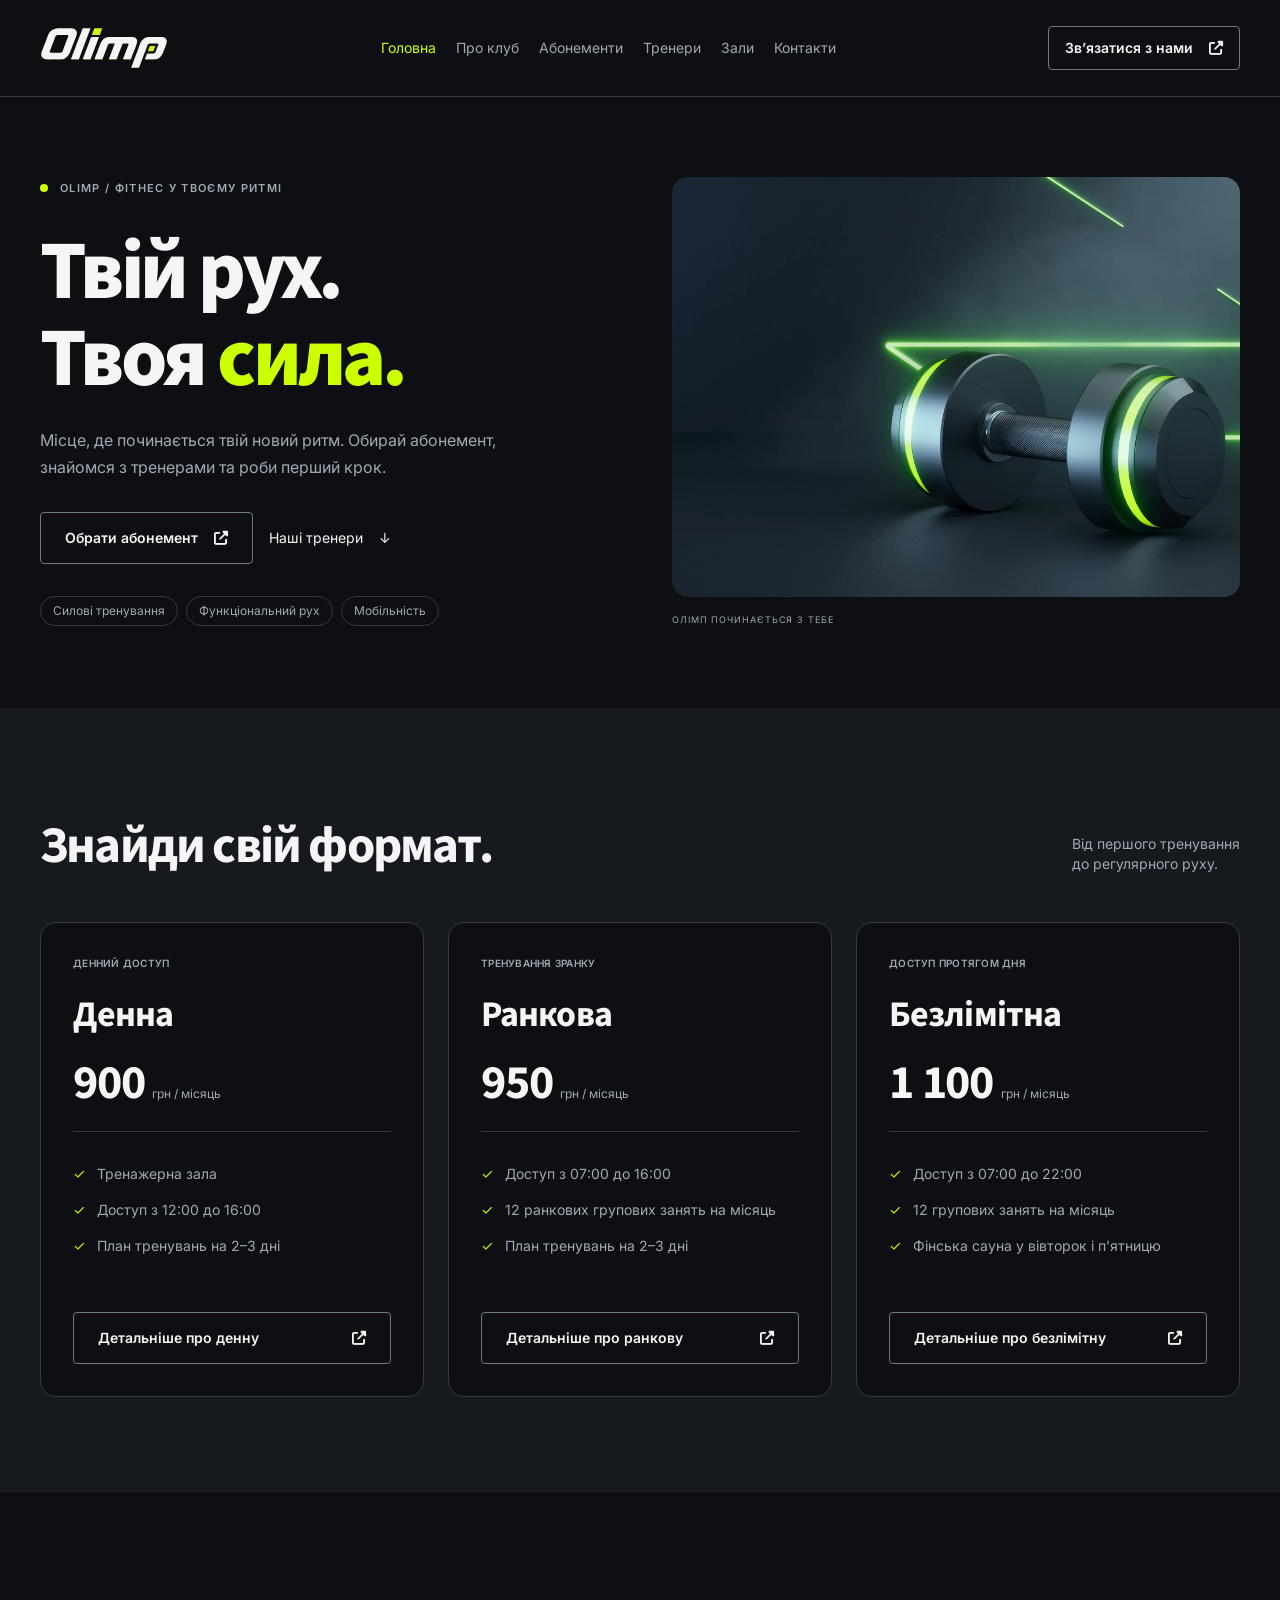
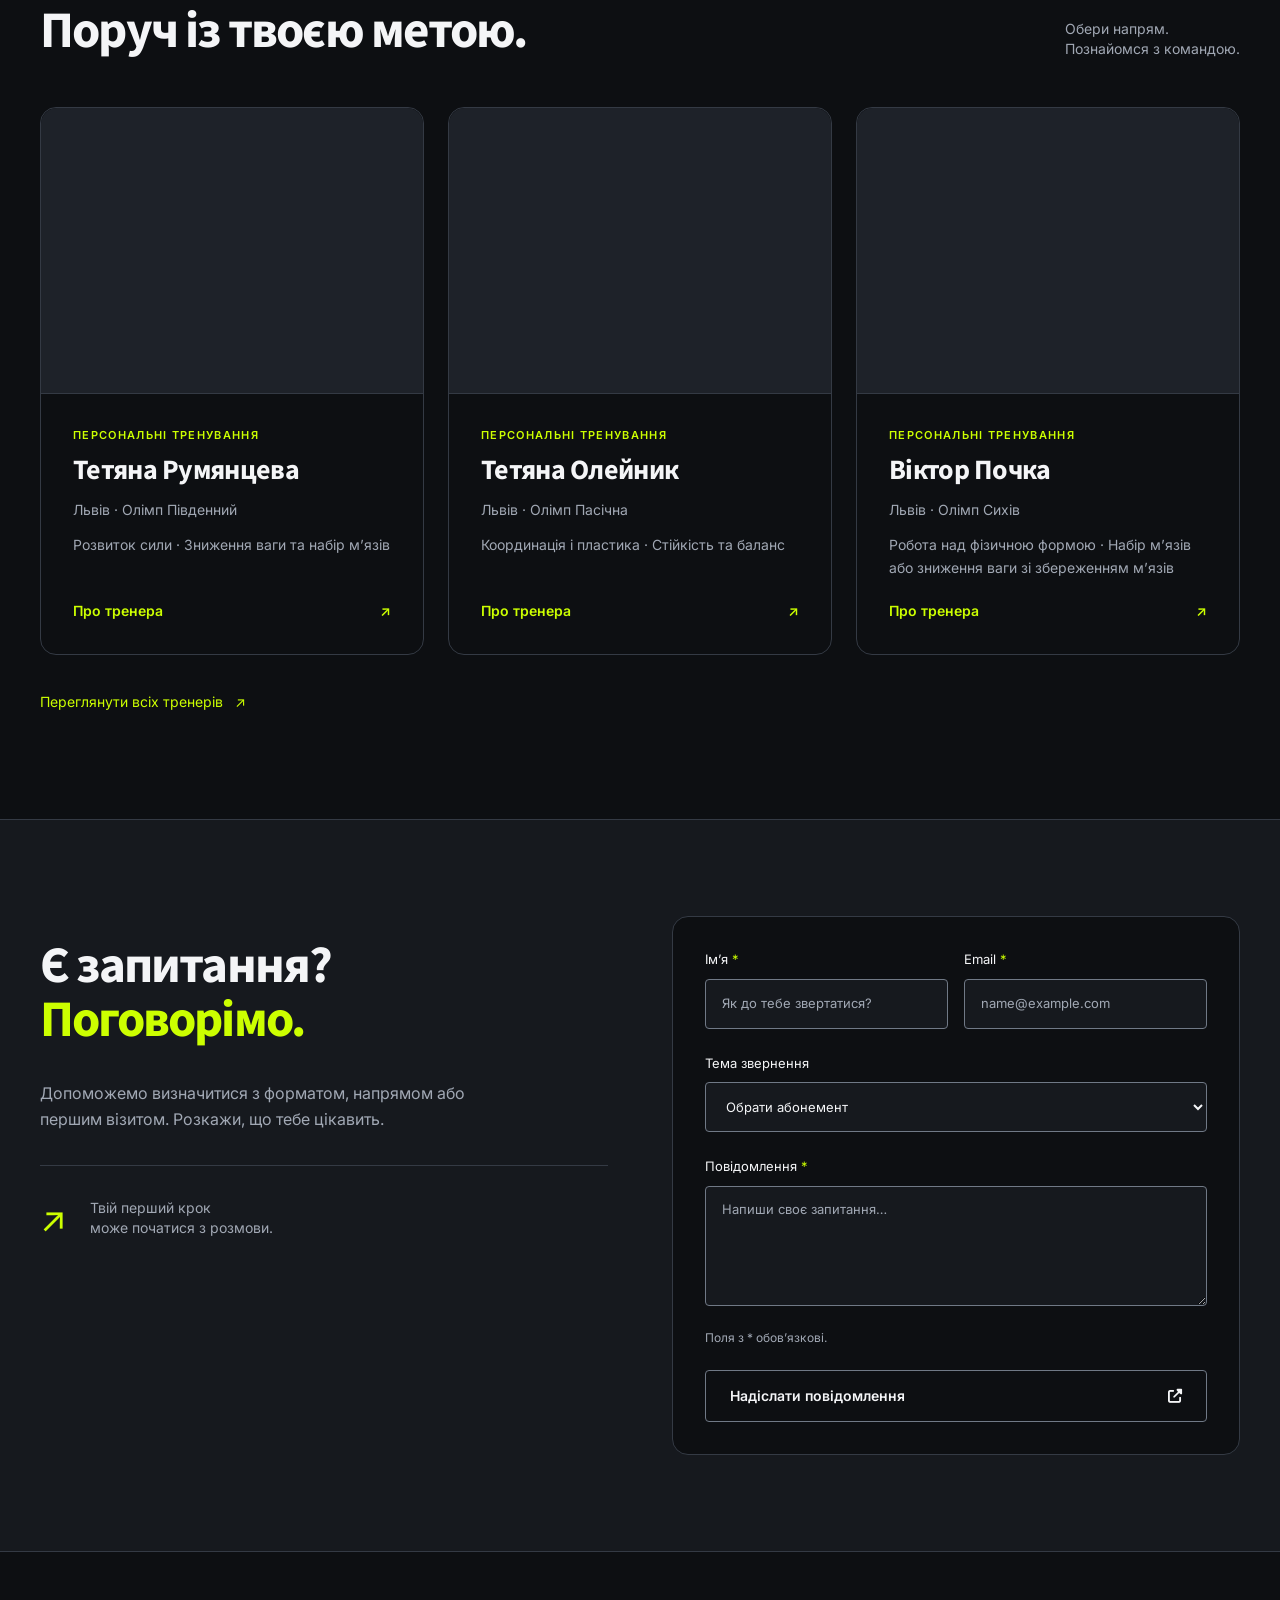
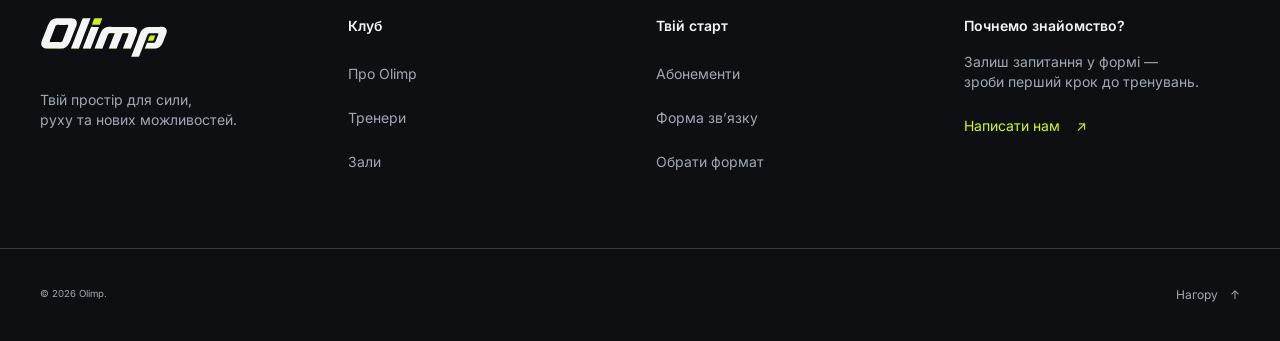
==== commit 93195d5b: "feat: replace schedule with club directory and Google Maps" ====
--- a/index.html
+++ b/index.html
@@ -15,6 +15,7 @@
 <link href="css/tailwind.css" rel="stylesheet"/><link href="css/style.css" rel="stylesheet"/>
 <link href="css/trainers.css" rel="stylesheet"/>
 <script defer src="js/menu.js"></script>
+<script defer src="js/clubs-data.js"></script>
 <script defer src="js/trainers-data.js"></script>
 <script defer src="js/trainers.js"></script>
 </head>
@@ -29,12 +30,12 @@
 <li><a class="flex min-h-11 items-center text-sm text-muted transition-colors hover:text-accent focus-visible:text-accent aria-[current=page]:text-accent" href="about.html">Про клуб</a></li>
 <li><a class="flex min-h-11 items-center text-sm text-muted transition-colors hover:text-accent focus-visible:text-accent aria-[current=page]:text-accent" href="memberships.html">Абонементи</a></li>
 <li><a class="flex min-h-11 items-center text-sm text-muted transition-colors hover:text-accent focus-visible:text-accent aria-[current=page]:text-accent" href="trainers.html">Тренери</a></li>
-<li><a class="flex min-h-11 items-center text-sm text-muted transition-colors hover:text-accent focus-visible:text-accent aria-[current=page]:text-accent" href="schedule.html">Розклад</a></li>
+<li><a class="flex min-h-11 items-center text-sm text-muted transition-colors hover:text-accent focus-visible:text-accent aria-[current=page]:text-accent" href="clubs.html">Зали</a></li>
 <li><a class="flex min-h-11 items-center text-sm text-muted transition-colors hover:text-accent focus-visible:text-accent aria-[current=page]:text-accent" href="contact.html">Контакти</a></li>
 </ul>
 </nav>
 <a class="button button-small items-center justify-between gap-4 rounded border border-transparent bg-accent text-sm font-semibold text-ink transition duration-200 hover:-translate-y-0.5 hover:bg-accent-hover active:translate-y-0 focus-visible:outline-2 focus-visible:outline-offset-4 focus-visible:outline-focus disabled:cursor-not-allowed disabled:opacity-40 disabled:hover:translate-y-0 min-h-11 px-4 py-2.5 hidden xl:inline-flex" href="contact.html">Зв’язатися з нами <i aria-hidden="true" class="icon fa-arrow-up-right"></i></a>
-<button aria-controls="mobile-menu" aria-expanded="false" aria-label="Відкрити меню" class="inline-flex min-h-11 items-center gap-3 rounded border border-line px-4 text-sm transition-colors hover:border-accent xl:hidden" id="menu-toggle" type="button"><span aria-hidden="true">☰</span><span>Меню</span></button><nav aria-label="Мобільна навігація" class="w-full border-t border-line pt-4 xl:hidden" hidden="" id="mobile-menu"><ul class="flex flex-col gap-1"><li><a aria-current="page" class="flex min-h-11 items-center rounded px-3 text-sm text-muted transition-colors hover:bg-surface hover:text-accent aria-[current=page]:text-accent" href="index.html">Головна</a></li><li><a class="flex min-h-11 items-center rounded px-3 text-sm text-muted transition-colors hover:bg-surface hover:text-accent aria-[current=page]:text-accent" href="about.html">Про клуб</a></li><li><a class="flex min-h-11 items-center rounded px-3 text-sm text-muted transition-colors hover:bg-surface hover:text-accent aria-[current=page]:text-accent" href="memberships.html">Абонементи</a></li><li><a class="flex min-h-11 items-center rounded px-3 text-sm text-muted transition-colors hover:bg-surface hover:text-accent aria-[current=page]:text-accent" href="trainers.html">Тренери</a></li><li><a class="flex min-h-11 items-center rounded px-3 text-sm text-muted transition-colors hover:bg-surface hover:text-accent aria-[current=page]:text-accent" href="schedule.html">Розклад</a></li><li><a class="flex min-h-11 items-center rounded px-3 text-sm text-muted transition-colors hover:bg-surface hover:text-accent aria-[current=page]:text-accent" href="contact.html">Контакти</a></li></ul><a class="inline-flex min-h-13 items-center justify-between gap-4 rounded border border-transparent bg-accent px-6 py-3.5 text-sm font-semibold text-ink transition duration-200 hover:-translate-y-0.5 hover:bg-accent-hover active:translate-y-0 focus-visible:outline-2 focus-visible:outline-offset-4 focus-visible:outline-focus disabled:cursor-not-allowed disabled:opacity-40 disabled:hover:translate-y-0 mt-4 w-full" href="contact.html">Зв’язатися з нами <span aria-hidden="true">↗</span></a></nav></div>
+<button aria-controls="mobile-menu" aria-expanded="false" aria-label="Відкрити меню" class="inline-flex min-h-11 items-center gap-3 rounded border border-line px-4 text-sm transition-colors hover:border-accent xl:hidden" id="menu-toggle" type="button"><span aria-hidden="true">☰</span><span>Меню</span></button><nav aria-label="Мобільна навігація" class="w-full border-t border-line pt-4 xl:hidden" hidden="" id="mobile-menu"><ul class="flex flex-col gap-1"><li><a aria-current="page" class="flex min-h-11 items-center rounded px-3 text-sm text-muted transition-colors hover:bg-surface hover:text-accent aria-[current=page]:text-accent" href="index.html">Головна</a></li><li><a class="flex min-h-11 items-center rounded px-3 text-sm text-muted transition-colors hover:bg-surface hover:text-accent aria-[current=page]:text-accent" href="about.html">Про клуб</a></li><li><a class="flex min-h-11 items-center rounded px-3 text-sm text-muted transition-colors hover:bg-surface hover:text-accent aria-[current=page]:text-accent" href="memberships.html">Абонементи</a></li><li><a class="flex min-h-11 items-center rounded px-3 text-sm text-muted transition-colors hover:bg-surface hover:text-accent aria-[current=page]:text-accent" href="trainers.html">Тренери</a></li><li><a class="flex min-h-11 items-center rounded px-3 text-sm text-muted transition-colors hover:bg-surface hover:text-accent aria-[current=page]:text-accent" href="clubs.html">Зали</a></li><li><a class="flex min-h-11 items-center rounded px-3 text-sm text-muted transition-colors hover:bg-surface hover:text-accent aria-[current=page]:text-accent" href="contact.html">Контакти</a></li></ul><a class="inline-flex min-h-13 items-center justify-between gap-4 rounded border border-transparent bg-accent px-6 py-3.5 text-sm font-semibold text-ink transition duration-200 hover:-translate-y-0.5 hover:bg-accent-hover active:translate-y-0 focus-visible:outline-2 focus-visible:outline-offset-4 focus-visible:outline-focus disabled:cursor-not-allowed disabled:opacity-40 disabled:hover:translate-y-0 mt-4 w-full" href="contact.html">Зв’язатися з нами <span aria-hidden="true">↗</span></a></nav></div>
 </header>
 <main id="main" tabindex="-1">
 <section aria-labelledby="hero-title" class="hero py-12 lg:py-20">
@@ -152,7 +153,7 @@
 <label for="contact-topic">Тема звернення</label><select id="contact-topic">
 <option>Обрати абонемент</option>
 <option>Заняття з тренером</option>
-<option>Розклад тренувань</option>
+<option>Зали та години роботи</option>
 <option>Інше запитання</option>
 </select>
 </div>
@@ -178,7 +179,7 @@
 <ul class="m-0 list-none p-0">
 <li><a class="inline-flex min-h-11 items-center text-sm text-muted transition-colors hover:text-accent" href="about.html">Про Olimp</a></li>
 <li><a class="inline-flex min-h-11 items-center text-sm text-muted transition-colors hover:text-accent" href="trainers.html">Тренери</a></li>
-<li><a class="inline-flex min-h-11 items-center text-sm text-muted transition-colors hover:text-accent" href="schedule.html">Розклад занять</a></li>
+<li><a class="inline-flex min-h-11 items-center text-sm text-muted transition-colors hover:text-accent" href="clubs.html">Зали</a></li>
 </ul>
 </nav>
 <nav aria-label="Корисні посилання">
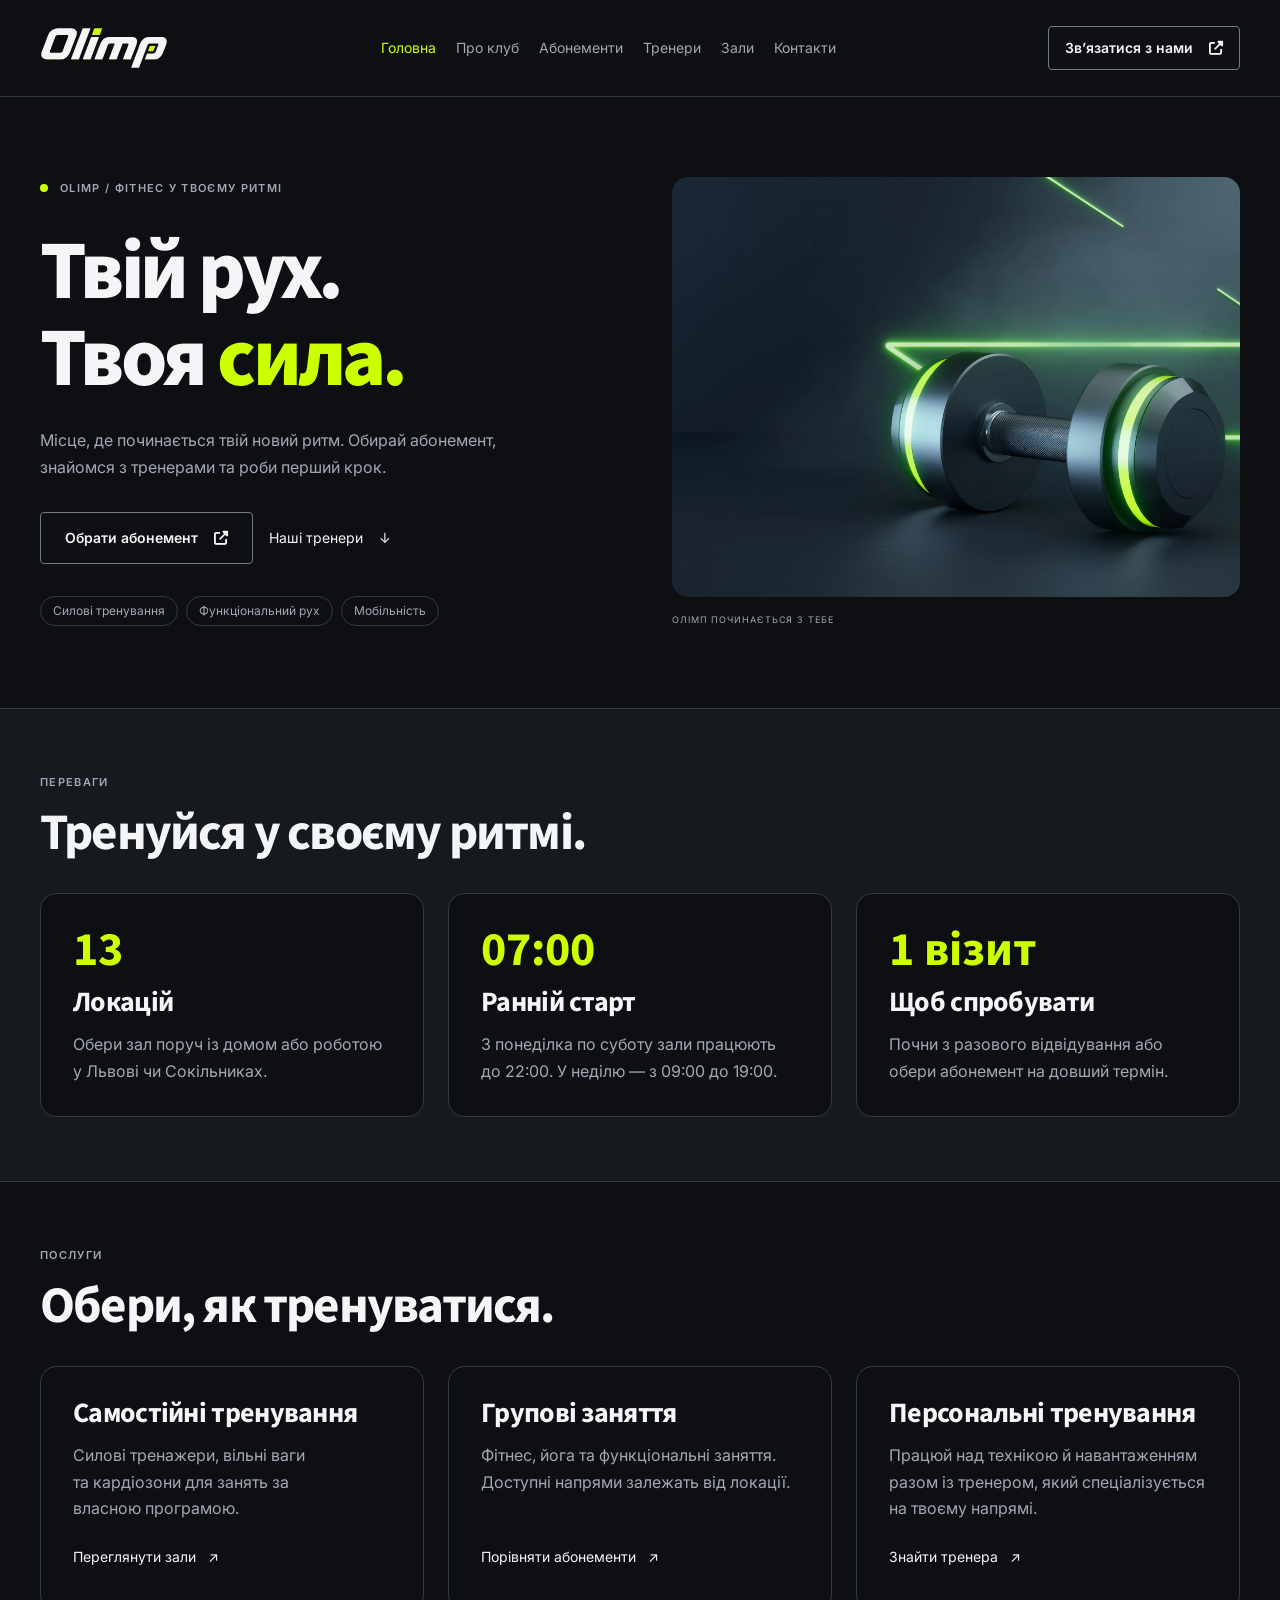
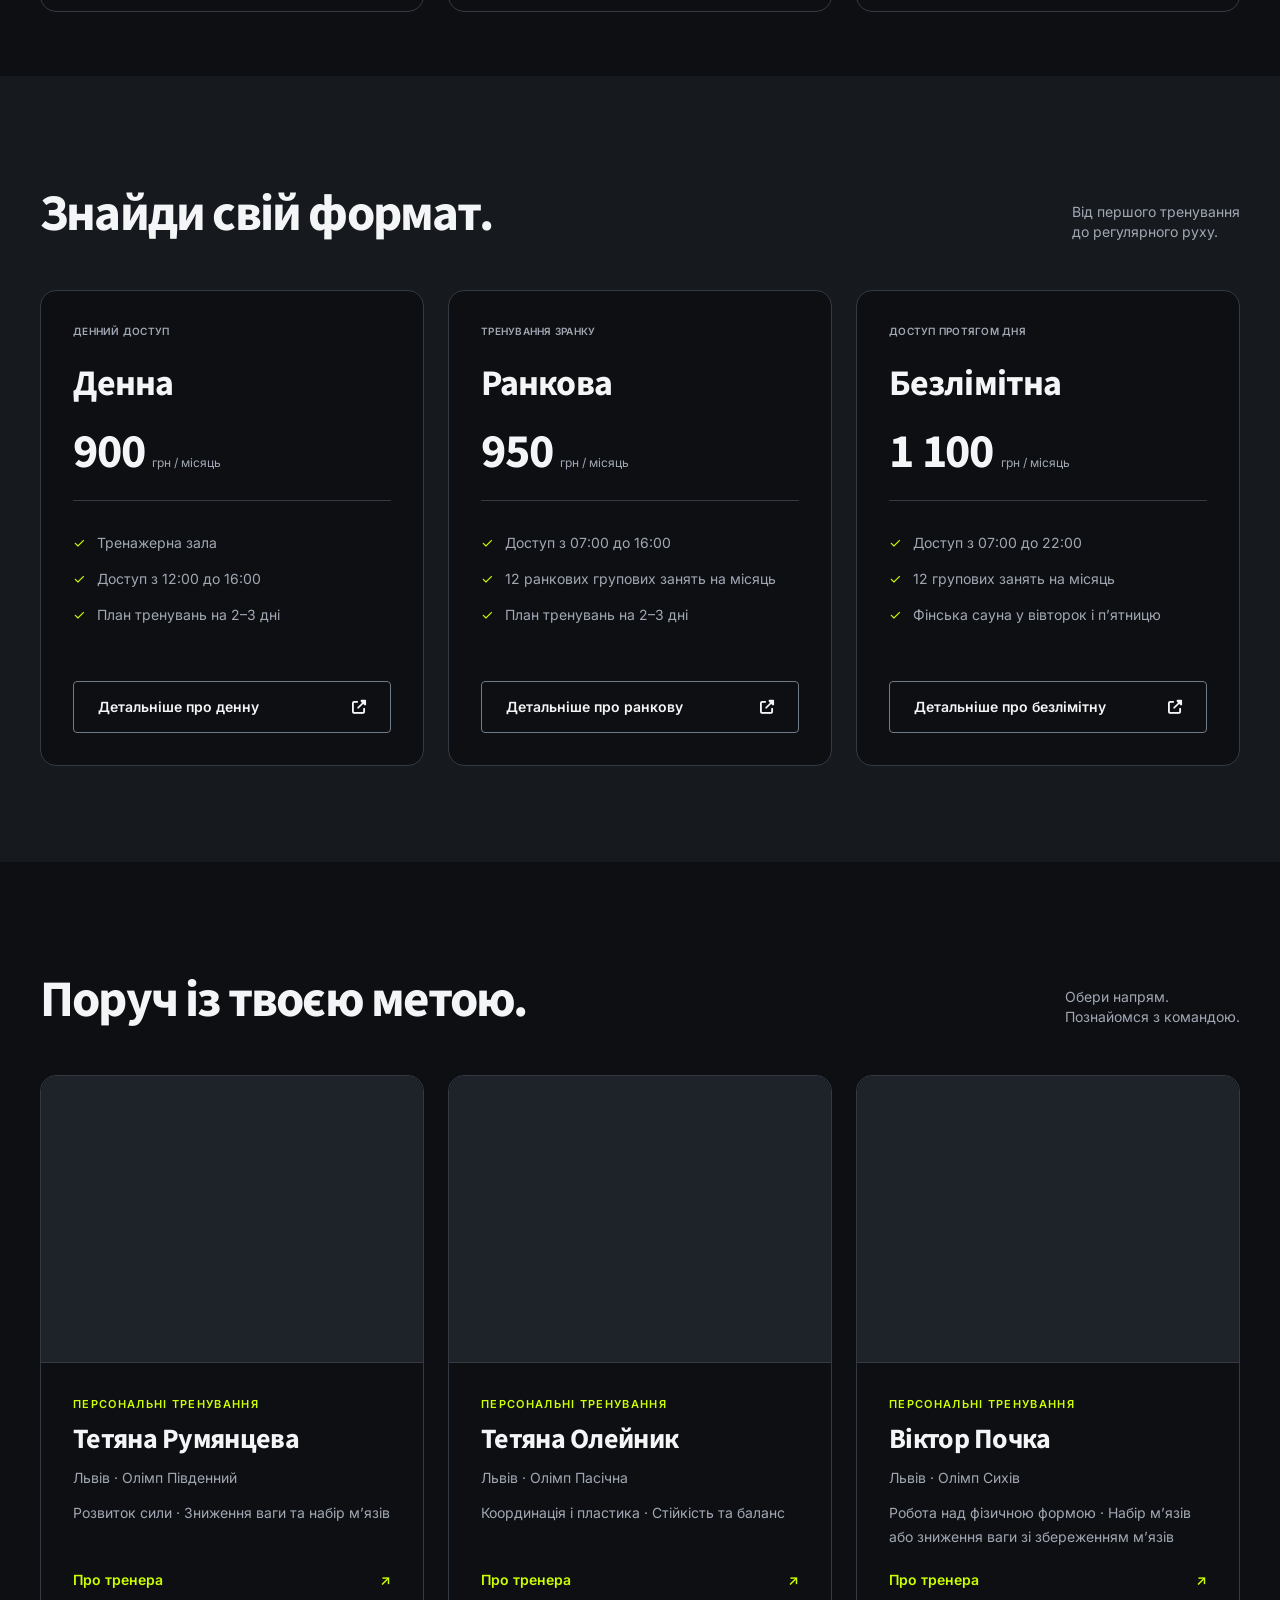
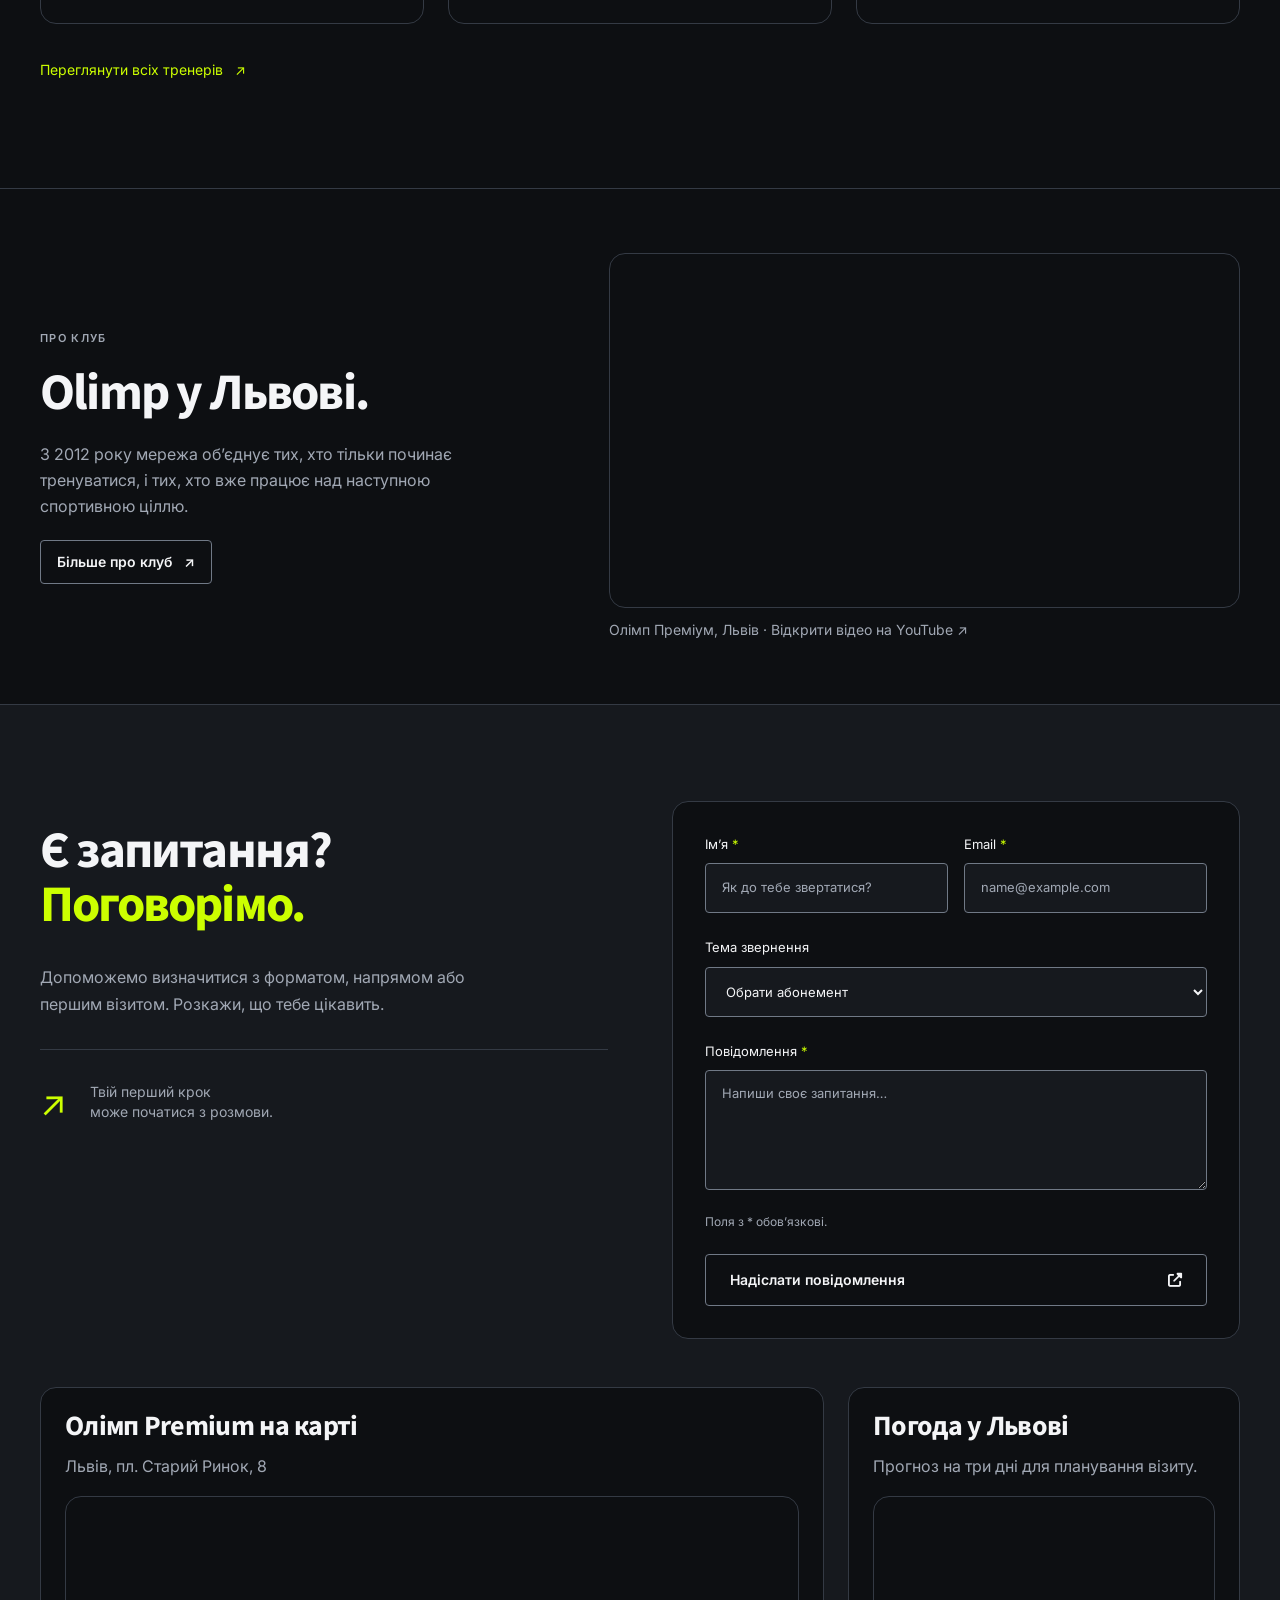
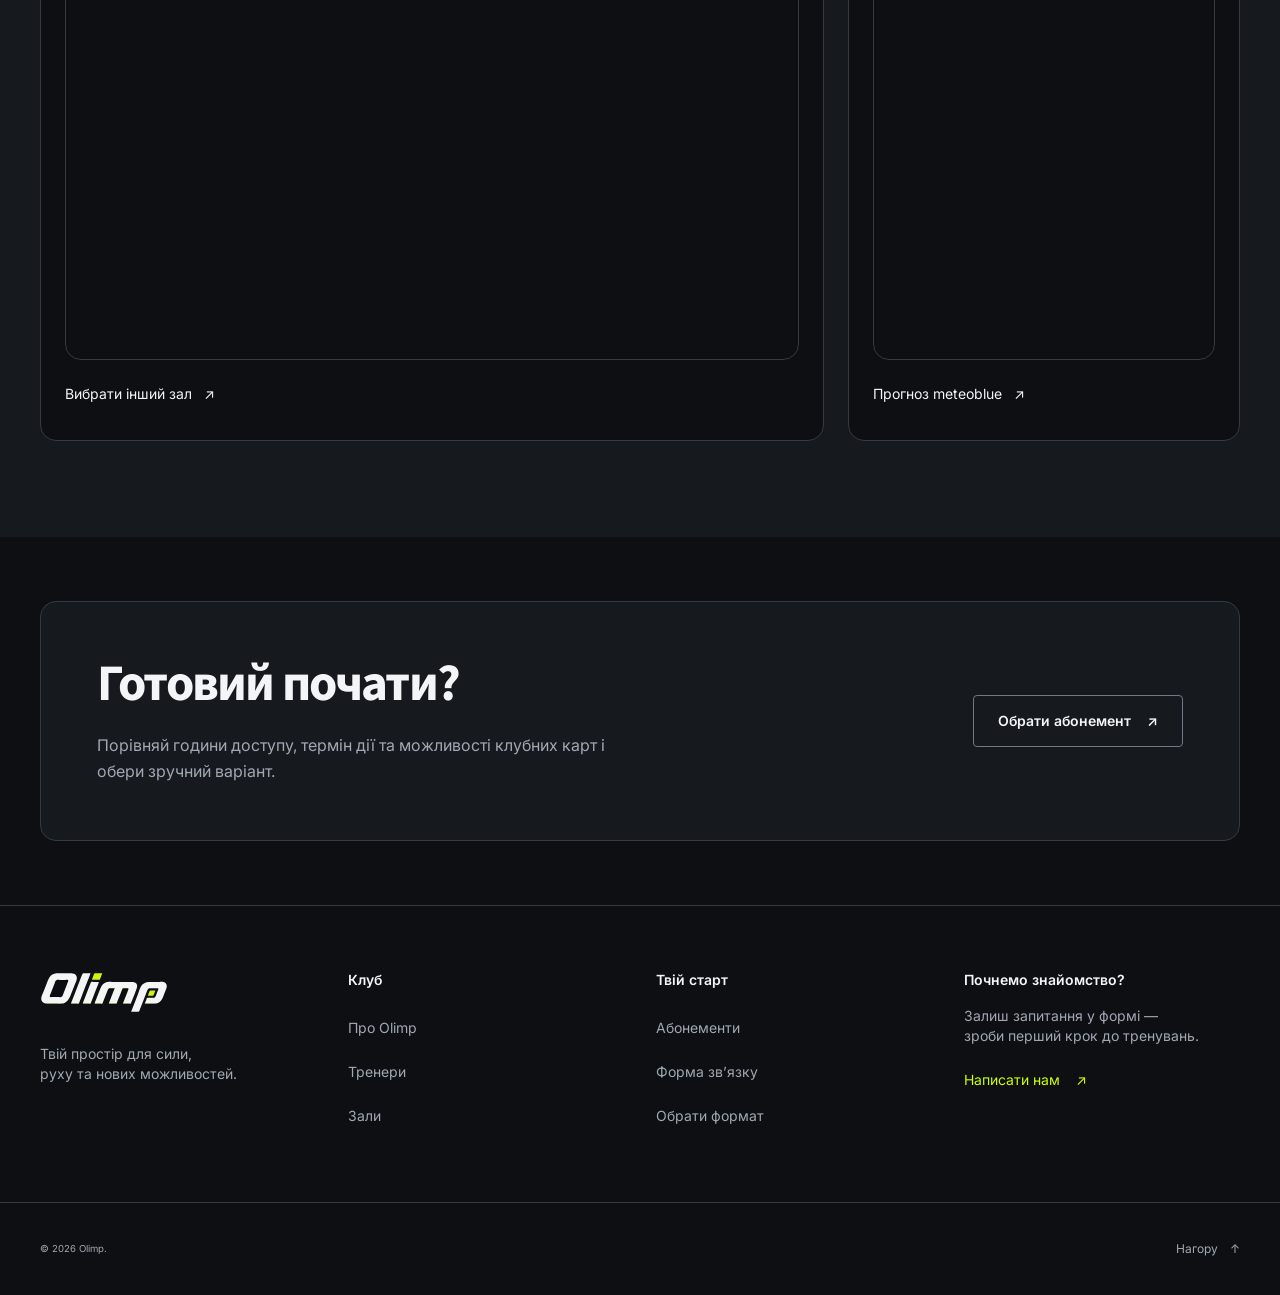
==== commit 10a36737: "feat: complete landing page with club media and widgets" ====
--- a/index.html
+++ b/index.html
@@ -14,10 +14,12 @@
 <link href="css/icons.css" rel="stylesheet"/>
 <link href="css/tailwind.css" rel="stylesheet"/><link href="css/style.css" rel="stylesheet"/>
 <link href="css/trainers.css" rel="stylesheet"/>
+<link href="css/home.css" rel="stylesheet"/>
 <script defer src="js/menu.js"></script>
 <script defer src="js/clubs-data.js"></script>
 <script defer src="js/trainers-data.js"></script>
 <script defer src="js/trainers.js"></script>
+<script defer src="js/home.js"></script>
 </head>
 <body id="top">
 <a class="skip-link" href="#main">Перейти до вмісту</a>
@@ -64,6 +66,37 @@
 </figure>
 </div>
 </section>
+<section id="benefits" aria-labelledby="benefits-title" class="py-16 border-t border-line bg-surface">
+  <div class="container mx-auto w-full max-w-7xl px-5 md:px-8 xl:px-10">
+    <p class="eyebrow">ПЕРЕВАГИ</p>
+    <h2 class="mt-4" id="benefits-title">Тренуйся у своєму ритмі.</h2>
+    <div class="home-features">
+      <article class="home-feature"><strong>13</strong><h3>Локацій</h3><p>Обери зал поруч із домом або роботою у Львові чи Сокільниках.</p></article>
+      <article class="home-feature"><strong>07:00</strong><h3>Ранній старт</h3><p>З понеділка по суботу зали працюють до 22:00. У неділю — з 09:00 до 19:00.</p></article>
+      <article class="home-feature"><strong>1 візит</strong><h3>Щоб спробувати</h3><p>Почни з разового відвідування або обери абонемент на довший термін.</p></article>
+    </div>
+  </div>
+</section>
+<section id="services" aria-labelledby="services-title" class="py-16 border-t border-line">
+  <div class="container mx-auto w-full max-w-7xl px-5 md:px-8 xl:px-10">
+    <p class="eyebrow">ПОСЛУГИ</p>
+    <h2 class="mt-4" id="services-title">Обери, як тренуватися.</h2>
+    <div class="home-features">
+      <article class="home-feature">
+        <h3>Самостійні тренування</h3><p>Силові тренажери, вільні ваги та кардіозони для занять за власною програмою.</p>
+        <a class="text-link inline-flex min-h-11 items-center gap-3 text-sm transition-colors hover:text-accent" href="clubs.html">Переглянути зали <span aria-hidden="true">↗</span></a>
+      </article>
+      <article class="home-feature">
+        <h3>Групові заняття</h3><p>Фітнес, йога та функціональні заняття. Доступні напрями залежать від локації.</p>
+        <a class="text-link inline-flex min-h-11 items-center gap-3 text-sm transition-colors hover:text-accent" href="memberships.html#compare">Порівняти абонементи <span aria-hidden="true">↗</span></a>
+      </article>
+      <article class="home-feature">
+        <h3>Персональні тренування</h3><p>Працюй над технікою й навантаженням разом із тренером, який спеціалізується на твоєму напрямі.</p>
+        <a class="text-link inline-flex min-h-11 items-center gap-3 text-sm transition-colors hover:text-accent" href="trainers.html">Знайти тренера <span aria-hidden="true">↗</span></a>
+      </article>
+    </div>
+  </div>
+</section>
 <section aria-labelledby="memberships-title" class="section memberships py-16 lg:py-24 bg-surface" id="memberships">
 <div class="container mx-auto w-full max-w-7xl px-5 md:px-8 xl:px-10">
 <div class="section-heading mb-8 flex flex-col gap-6 md:mb-12 md:flex-row md:items-end md:justify-between">
@@ -126,6 +159,21 @@
 <div class="trainer-grid grid grid-cols-1 gap-6 sm:grid-cols-2 lg:grid-cols-3" data-trainer-list="preview"></div>
 <a class="trainer-back mt-6" href="trainers.html">Переглянути всіх тренерів <span aria-hidden="true">↗</span></a>
 </div>
+</section>
+<section id="about-club" aria-labelledby="home-about-title" class="py-16 border-t border-line">
+  <div class="container home-about mx-auto w-full max-w-7xl px-5 md:px-8 xl:px-10">
+    <div>
+      <p class="eyebrow">ПРО КЛУБ</p>
+      <h2 class="mt-4" id="home-about-title">Olimp у Львові.</h2>
+      <p>З 2012 року мережа об’єднує тих, хто тільки починає тренуватися, і тих, хто вже працює над наступною спортивною ціллю.</p>
+      <a class="button inline-flex min-h-11 items-center gap-3 rounded px-4 py-2 text-sm font-semibold" href="about.html">Більше про клуб <span aria-hidden="true">↗</span></a>
+    </div>
+    <figure>
+      <!-- Відеоогляд залу Olimp Premium. -->
+      <iframe class="home-frame home-video" src="https://www.youtube-nocookie.com/embed/2vPPBehCnkA" title="Відеоогляд залу Олімп Преміум" loading="lazy" referrerpolicy="strict-origin-when-cross-origin" allow="encrypted-media; picture-in-picture" allowfullscreen></iframe>
+      <figcaption class="mt-3 text-sm text-muted">Олімп Преміум, Львів · <a class="text-link hover:text-accent" href="https://www.youtube.com/watch?v=2vPPBehCnkA">Відкрити відео на YouTube ↗</a></figcaption>
+    </figure>
+  </div>
 </section>
 <section aria-labelledby="contact-title" class="section contact py-16 lg:py-24 border-t border-line bg-surface" id="contact">
 <div class="container contact-layout mx-auto w-full max-w-7xl px-5 md:px-8 xl:px-10 grid grid-cols-1 items-start gap-12 lg:grid-cols-2 lg:gap-16">
@@ -166,6 +214,35 @@
 </button>
 </form>
 </div>
+<div class="container mx-auto w-full max-w-7xl px-5 md:px-8 xl:px-10">
+  <div class="home-visit-grid">
+    <section class="home-visit-card" aria-labelledby="home-map-title">
+      <h3 id="home-map-title">Олімп Premium на карті</h3>
+      <p id="home-map-address">Львів, пл. Старий Ринок, 8</p>
+      <!-- Карта залу у Львові. Позначка підставляється з каталогу залів. -->
+      <iframe id="home-map" class="home-frame home-map" title="Карта Google Maps — Олімп Premium" loading="lazy" referrerpolicy="strict-origin-when-cross-origin" allowfullscreen></iframe>
+      <a class="text-link mt-3 inline-flex min-h-11 items-center gap-3 text-sm transition-colors hover:text-accent" href="clubs.html?club=premium#club-map">Вибрати інший зал <span aria-hidden="true">↗</span></a>
+    </section>
+    <aside class="home-visit-card" aria-labelledby="home-weather-title">
+      <h3 id="home-weather-title">Погода у Львові</h3>
+      <p>Прогноз на три дні для планування візиту.</p>
+      <!-- Сторонній віджет прогнозу погоди meteoblue. -->
+      <iframe class="home-frame home-weather" src="https://www.meteoblue.com/uk/weather/widget/daily/lviv_ukraine_702550?geoloc=fixed&amp;days=3&amp;tempunit=CELSIUS&amp;windunit=KILOMETER_PER_HOUR&amp;layout=dark" title="Прогноз погоди у Львові від meteoblue" loading="lazy"></iframe>
+      <a class="text-link mt-3 inline-flex min-h-11 items-center gap-3 text-sm transition-colors hover:text-accent" href="https://www.meteoblue.com/uk/weather/week/lviv_ukraine_702550">Прогноз meteoblue <span aria-hidden="true">↗</span></a>
+    </aside>
+  </div>
+</div>
+</section>
+<section id="start" aria-labelledby="start-title" class="py-16">
+  <div class="container mx-auto w-full max-w-7xl px-5 md:px-8 xl:px-10">
+    <div class="home-final">
+      <div>
+        <h2 id="start-title">Готовий почати?</h2>
+        <p>Порівняй години доступу, термін дії та можливості клубних карт і обери зручний варіант.</p>
+      </div>
+      <a class="button inline-flex min-h-13 items-center justify-between gap-4 rounded px-6 py-3.5 text-sm font-semibold" href="memberships.html">Обрати абонемент <span aria-hidden="true">↗</span></a>
+    </div>
+  </div>
 </section>
 </main>
 <footer class="site-footer border-t border-line">
--- a/css/home.css
+++ b/css/home.css
@@ -0,0 +1,92 @@
+.home-features {
+  display: grid;
+  grid-template-columns: repeat(3, minmax(0, 1fr));
+  gap: 1.5rem;
+  margin-top: 2rem;
+}
+.home-feature {
+  display: flex;
+  flex-direction: column;
+  align-items: flex-start;
+  gap: 0.875rem;
+  padding: clamp(1.25rem, 3vw, 2rem);
+  border: 1px solid var(--color-border);
+  border-radius: var(--radius-card);
+  background: var(--color-background);
+}
+.home-feature strong {
+  color: var(--color-accent);
+  font: 700 clamp(2rem, 4vw, 3rem)/1 var(--font-heading);
+}
+.home-feature p,
+.home-about p,
+.home-visit-card p,
+.home-final p {
+  color: var(--color-muted);
+}
+.home-feature .text-link {
+  margin-top: auto;
+}
+.home-about,
+.home-visit-grid {
+  display: grid;
+  grid-template-columns: minmax(0, 1fr) minmax(0, 1.25fr);
+  align-items: center;
+  gap: clamp(1.5rem, 5vw, 4rem);
+}
+.home-about p,
+.home-final p {
+  max-width: 34rem;
+  margin-block: 1.25rem;
+}
+.home-frame {
+  display: block;
+  width: 100%;
+  border: 1px solid var(--color-border);
+  border-radius: var(--radius-card);
+  background: var(--color-background);
+}
+.home-video {
+  aspect-ratio: 16 / 9;
+}
+.home-visit-grid {
+  grid-template-columns: minmax(0, 2fr) minmax(0, 1fr);
+  align-items: start;
+  gap: 1.5rem;
+  margin-top: 3rem;
+}
+.home-visit-card {
+  min-width: 0;
+  padding: clamp(1rem, 2.5vw, 1.5rem);
+  border: 1px solid var(--color-border);
+  border-radius: var(--radius-card);
+  background: var(--color-background);
+}
+.home-visit-card p {
+  margin-block: 0.75rem 1rem;
+}
+.home-map,
+.home-weather {
+  height: 29rem;
+}
+.home-final {
+  display: flex;
+  flex-wrap: wrap;
+  justify-content: space-between;
+  align-items: center;
+  gap: 1.5rem;
+  padding: clamp(1.5rem, 5vw, 3.5rem);
+  border: 1px solid var(--color-border);
+  border-radius: var(--radius-card);
+  background: var(--color-surface);
+}
+.home-final p {
+  margin-bottom: 0;
+}
+@media (max-width: 767px) {
+  .home-features,
+  .home-about,
+  .home-visit-grid {
+    grid-template-columns: 1fr;
+  }
+}
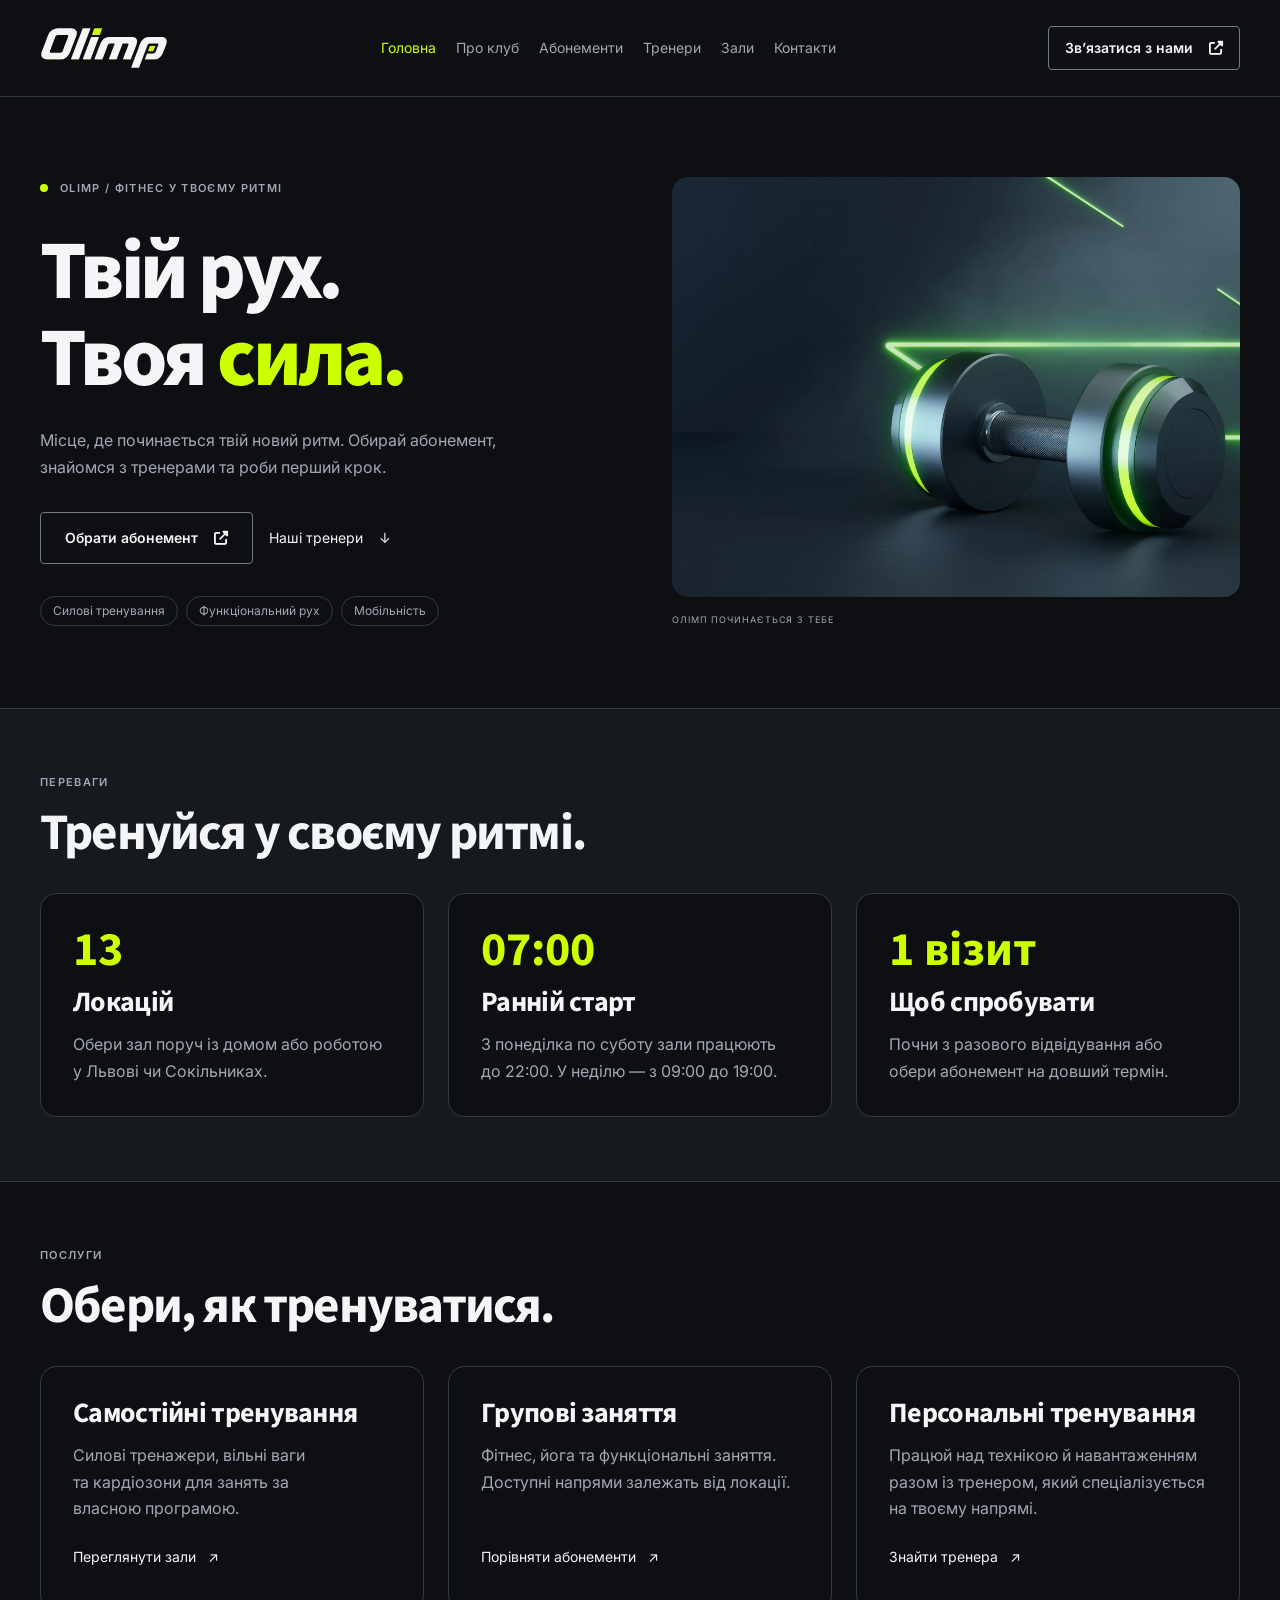
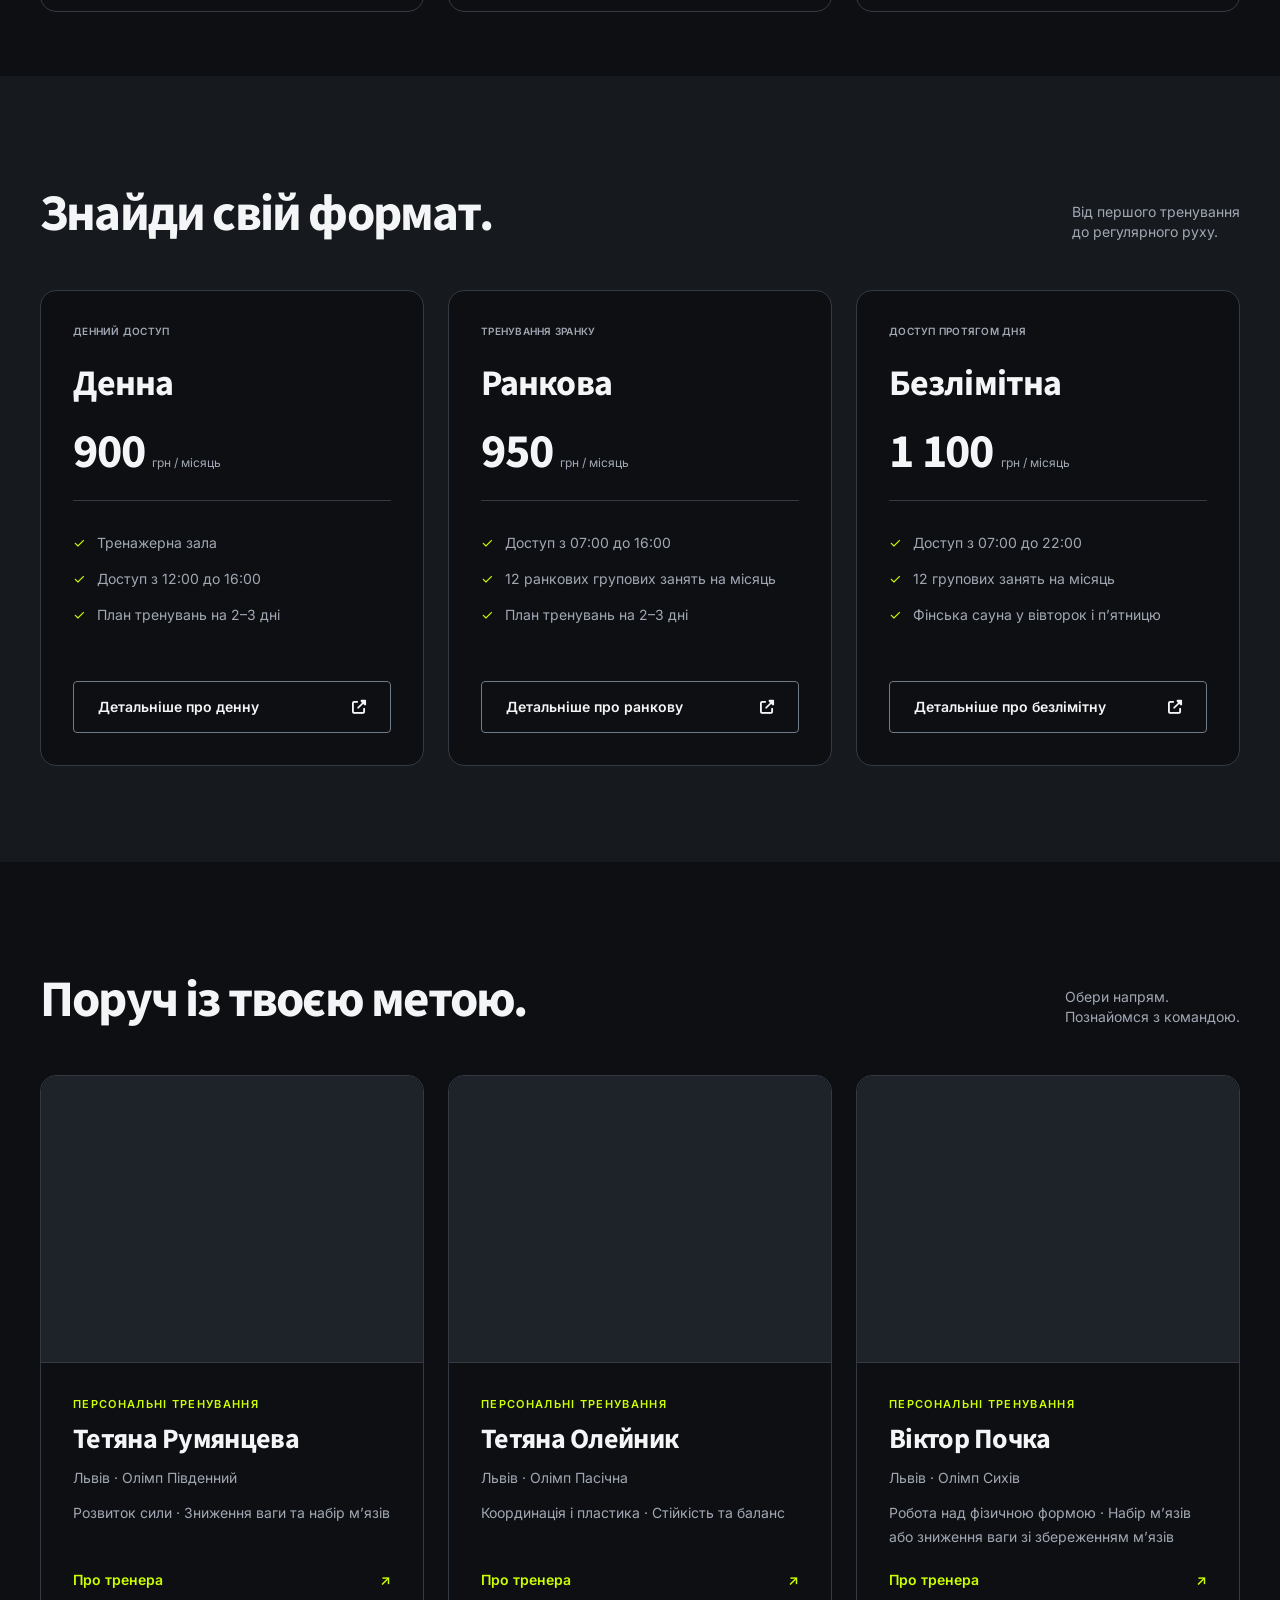
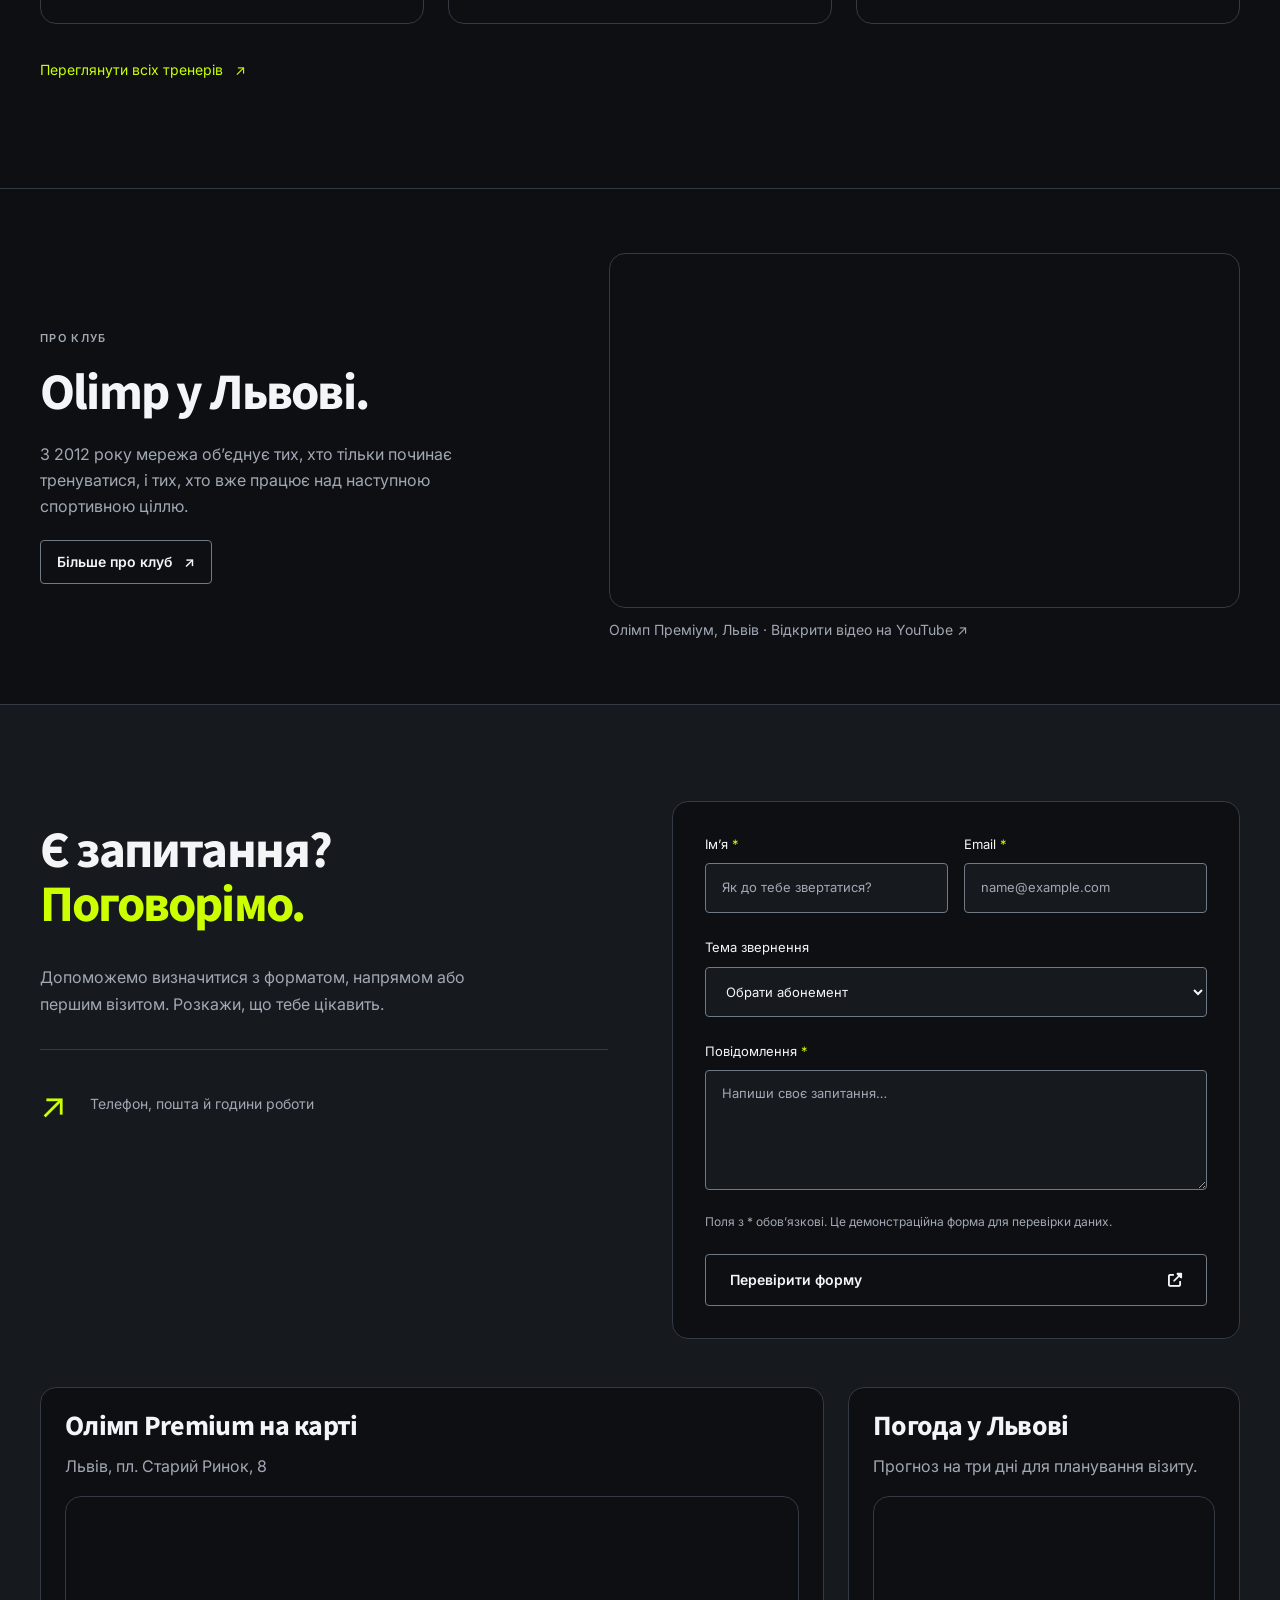
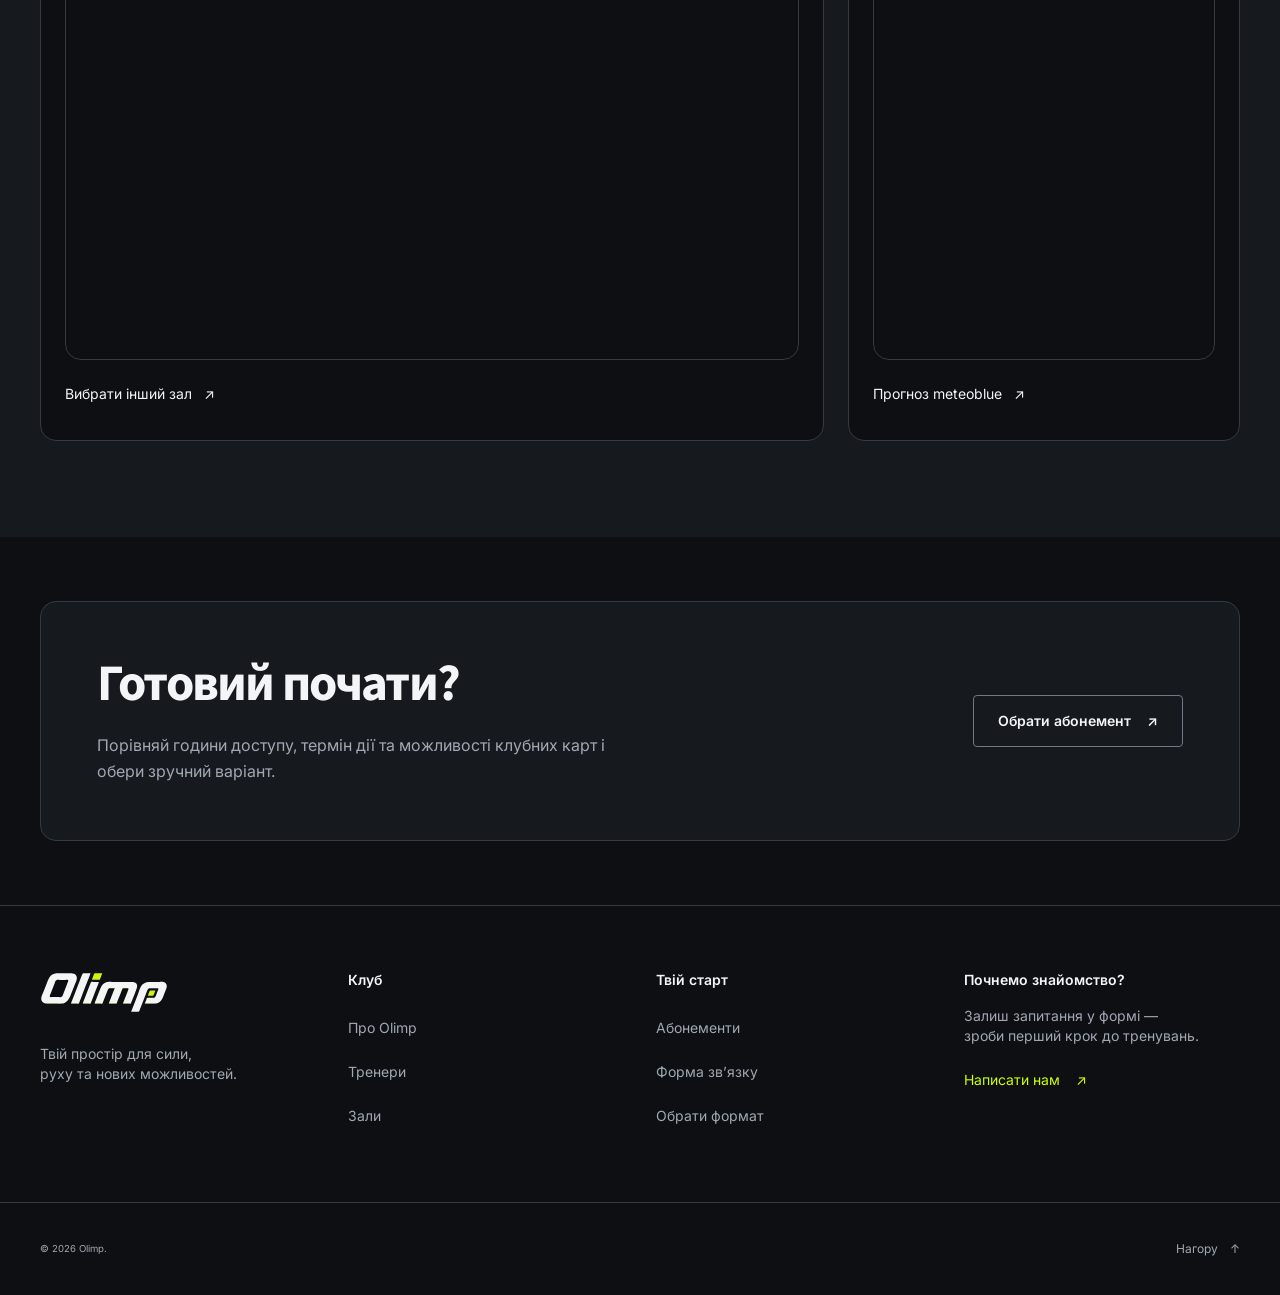
==== commit 24db188b: "feat: complete contact information and form feedback" ====
--- a/index.html
+++ b/index.html
@@ -185,7 +185,7 @@
             </p>
 <div class="contact-tip mt-8 flex items-center gap-6 border-t border-line pt-8 text-sm text-muted">
 <span aria-hidden="true" class="text-4xl text-accent">↗</span>
-<p>Твій перший крок<br/>може початися з розмови.</p>
+<a class="text-link inline-flex min-h-11 items-center hover:text-accent" href="contact.html">Телефон, пошта й години роботи</a>
 </div>
 </div>
 <form action="contact-success.html" aria-describedby="form-note" class="contact-form rounded-2xl border border-line bg-ink p-5 sm:p-6 xl:p-8" method="get">
@@ -208,9 +208,9 @@
 <div class="field mb-6 min-w-0">
 <label for="contact-message">Повідомлення <span aria-hidden="true">*</span></label><textarea id="contact-message" maxlength="1500" placeholder="Напиши своє запитання…" required="" rows="4"></textarea>
 </div>
-<p class="form-note text-xs text-muted" id="form-note">Поля з * обов’язкові.</p>
+<p class="form-note text-xs text-muted" id="form-note">Поля з * обов’язкові. Це демонстраційна форма для перевірки даних.</p>
 <button class="button inline-flex min-h-13 items-center justify-between gap-4 rounded border border-transparent bg-accent px-6 py-3.5 text-sm font-semibold text-ink transition duration-200 hover:-translate-y-0.5 hover:bg-accent-hover active:translate-y-0 focus-visible:outline-2 focus-visible:outline-offset-4 focus-visible:outline-focus disabled:cursor-not-allowed disabled:opacity-40 disabled:hover:translate-y-0 mt-6 w-full" type="submit">
-              Надіслати повідомлення <i aria-hidden="true" class="icon fa-arrow-up-right"></i>
+              Перевірити форму <i aria-hidden="true" class="icon fa-arrow-up-right"></i>
 </button>
 </form>
 </div>
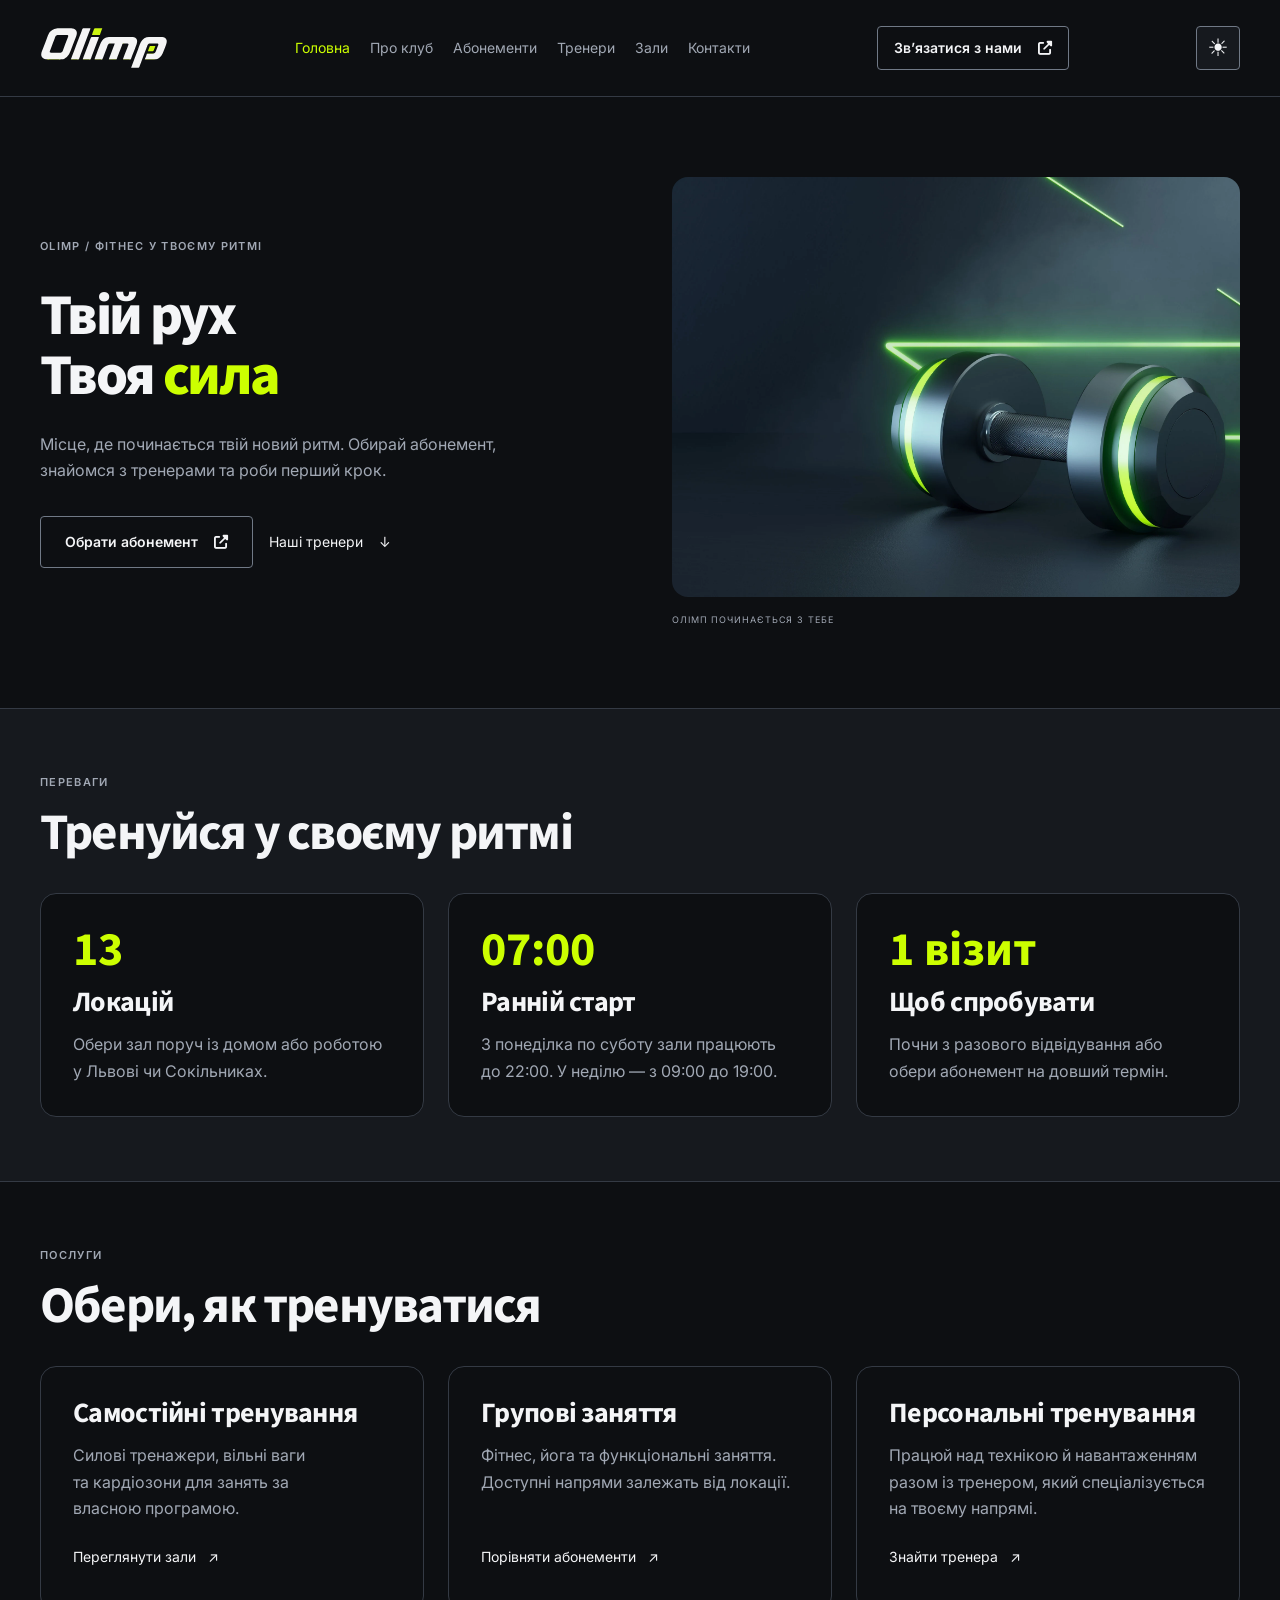
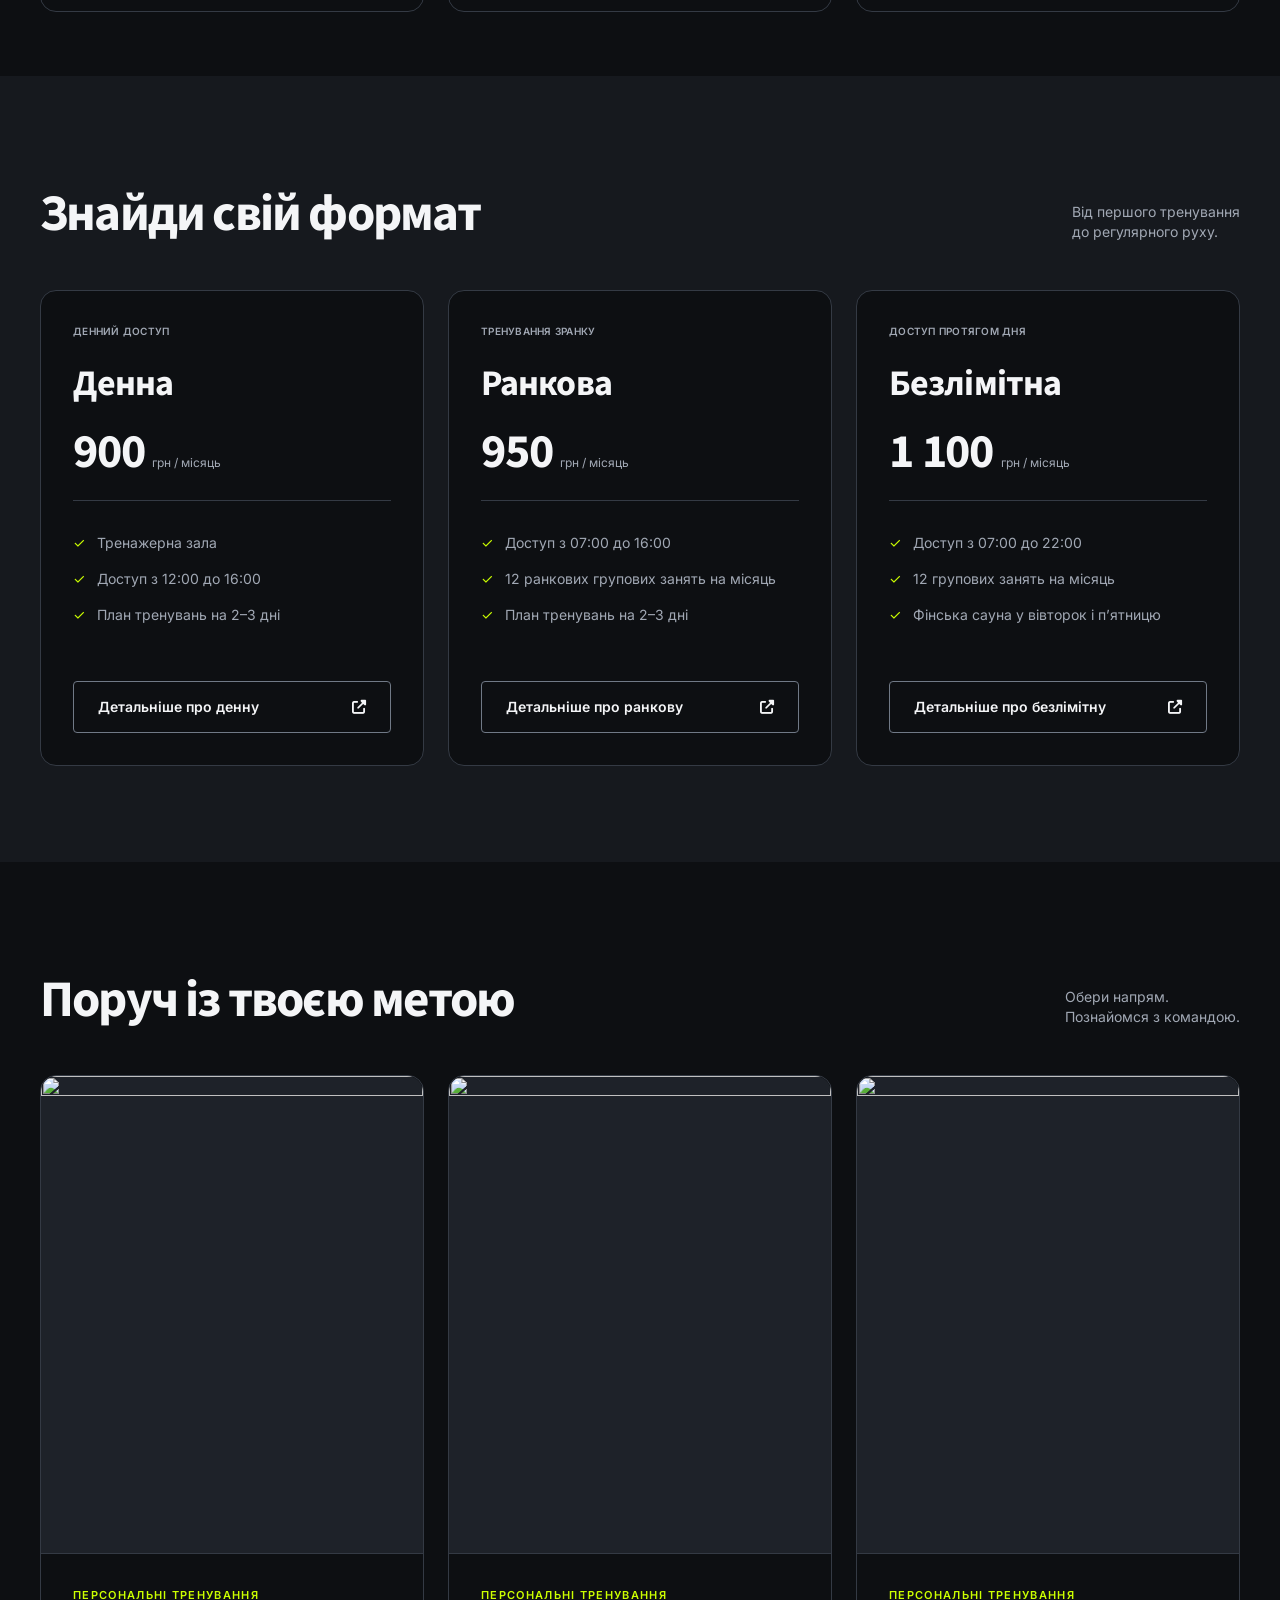
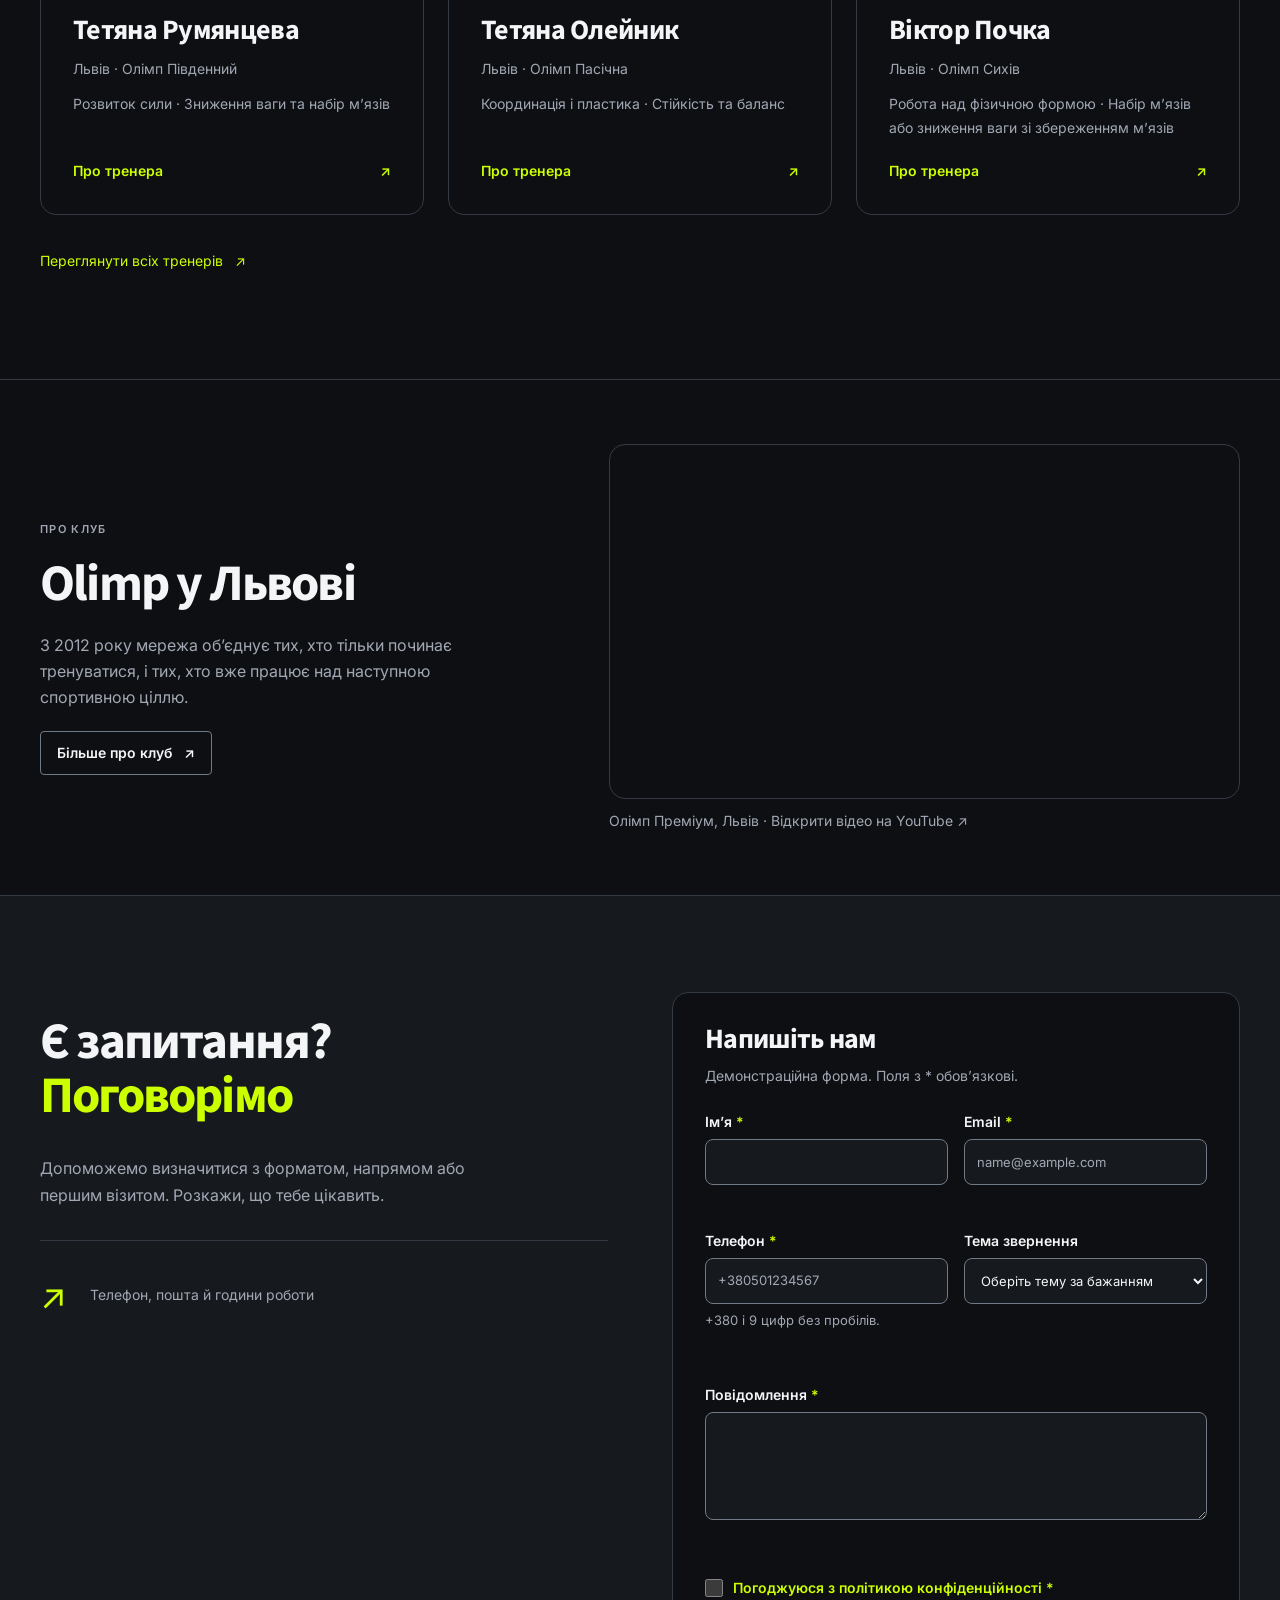
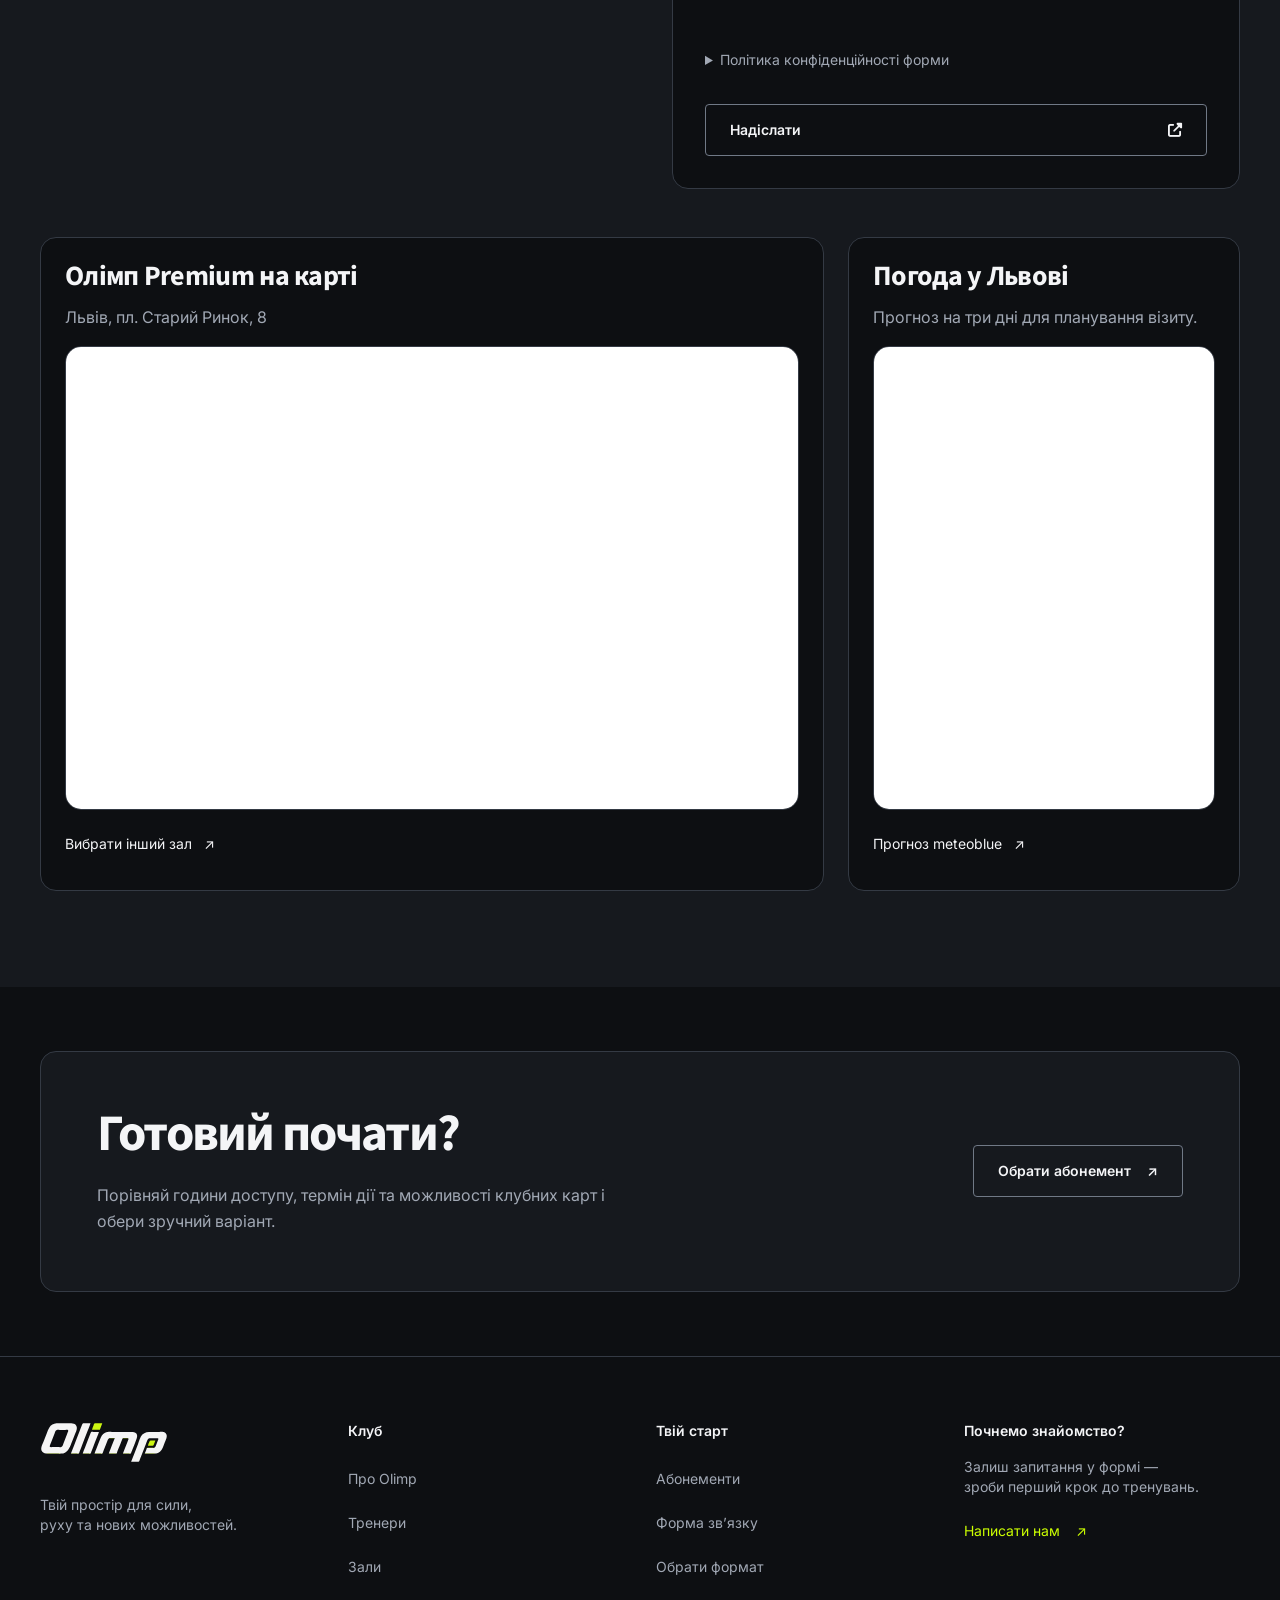
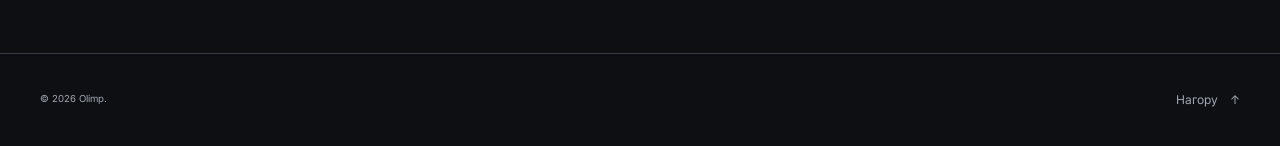
==== commit 03e2f6e6: "Оновити оформлення Olimp, додати світлу тему, фото тренерів і форму зворотного зв’язку" ====
--- a/index.html
+++ b/index.html
@@ -6,6 +6,7 @@
 <meta content="width=device-width, initial-scale=1.0" name="viewport"/>
 <meta content="Olimp — фітнес у власному темпі. Абонементи, тренери та форма зв’язку." name="description"/>
 <meta content="#0d0f12" name="theme-color"/>
+<script src="js/theme.js"></script>
 <title>Фітнес у твоєму ритмі | Olimp</title>
 <link href="https://fonts.googleapis.com" rel="preconnect"/>
 <link crossorigin="" href="https://fonts.gstatic.com" rel="preconnect"/>
@@ -15,11 +16,13 @@
 <link href="css/tailwind.css" rel="stylesheet"/><link href="css/style.css" rel="stylesheet"/>
 <link href="css/trainers.css" rel="stylesheet"/>
 <link href="css/home.css" rel="stylesheet"/>
+<link href="css/feedback.css" rel="stylesheet"/>
 <script defer src="js/menu.js"></script>
 <script defer src="js/clubs-data.js"></script>
 <script defer src="js/trainers-data.js"></script>
 <script defer src="js/trainers.js"></script>
 <script defer src="js/home.js"></script>
+<script defer src="js/feedback.js"></script>
 </head>
 <body id="top">
 <a class="skip-link" href="#main">Перейти до вмісту</a>
@@ -37,6 +40,7 @@
 </ul>
 </nav>
 <a class="button button-small items-center justify-between gap-4 rounded border border-transparent bg-accent text-sm font-semibold text-ink transition duration-200 hover:-translate-y-0.5 hover:bg-accent-hover active:translate-y-0 focus-visible:outline-2 focus-visible:outline-offset-4 focus-visible:outline-focus disabled:cursor-not-allowed disabled:opacity-40 disabled:hover:translate-y-0 min-h-11 px-4 py-2.5 hidden xl:inline-flex" href="contact.html">Зв’язатися з нами <i aria-hidden="true" class="icon fa-arrow-up-right"></i></a>
+<button class="theme-switch" type="button" hidden aria-label="Світла тема" aria-pressed="false" title="Світла тема"><span aria-hidden="true">☀</span></button>
 <button aria-controls="mobile-menu" aria-expanded="false" aria-label="Відкрити меню" class="inline-flex min-h-11 items-center gap-3 rounded border border-line px-4 text-sm transition-colors hover:border-accent xl:hidden" id="menu-toggle" type="button"><span aria-hidden="true">☰</span><span>Меню</span></button><nav aria-label="Мобільна навігація" class="w-full border-t border-line pt-4 xl:hidden" hidden="" id="mobile-menu"><ul class="flex flex-col gap-1"><li><a aria-current="page" class="flex min-h-11 items-center rounded px-3 text-sm text-muted transition-colors hover:bg-surface hover:text-accent aria-[current=page]:text-accent" href="index.html">Головна</a></li><li><a class="flex min-h-11 items-center rounded px-3 text-sm text-muted transition-colors hover:bg-surface hover:text-accent aria-[current=page]:text-accent" href="about.html">Про клуб</a></li><li><a class="flex min-h-11 items-center rounded px-3 text-sm text-muted transition-colors hover:bg-surface hover:text-accent aria-[current=page]:text-accent" href="memberships.html">Абонементи</a></li><li><a class="flex min-h-11 items-center rounded px-3 text-sm text-muted transition-colors hover:bg-surface hover:text-accent aria-[current=page]:text-accent" href="trainers.html">Тренери</a></li><li><a class="flex min-h-11 items-center rounded px-3 text-sm text-muted transition-colors hover:bg-surface hover:text-accent aria-[current=page]:text-accent" href="clubs.html">Зали</a></li><li><a class="flex min-h-11 items-center rounded px-3 text-sm text-muted transition-colors hover:bg-surface hover:text-accent aria-[current=page]:text-accent" href="contact.html">Контакти</a></li></ul><a class="inline-flex min-h-13 items-center justify-between gap-4 rounded border border-transparent bg-accent px-6 py-3.5 text-sm font-semibold text-ink transition duration-200 hover:-translate-y-0.5 hover:bg-accent-hover active:translate-y-0 focus-visible:outline-2 focus-visible:outline-offset-4 focus-visible:outline-focus disabled:cursor-not-allowed disabled:opacity-40 disabled:hover:translate-y-0 mt-4 w-full" href="contact.html">Зв’язатися з нами <span aria-hidden="true">↗</span></a></nav></div>
 </header>
 <main id="main" tabindex="-1">
@@ -44,9 +48,9 @@
 <div class="container hero-layout mx-auto w-full max-w-7xl px-5 md:px-8 xl:px-10 grid grid-cols-1 items-center gap-12 md:grid-cols-2 lg:gap-16">
 <div class="hero-copy">
 <p class="eyebrow mb-8 flex items-center gap-3">
-<span aria-hidden="true" class="status-dot h-2 w-2 shrink-0 rounded-full bg-accent"></span> OLIMP / ФІТНЕС У ТВОЄМУ РИТМІ
+OLIMP / ФІТНЕС У ТВОЄМУ РИТМІ
             </p>
-<h1 id="hero-title">Твій рух.<br/>Твоя <span>сила.</span></h1>
+<h1 id="hero-title">Твій рух<br/>Твоя <span>сила</span></h1>
 <p class="mt-6 max-w-lg text-muted">
               Місце, де починається твій новий ритм. Обирай абонемент, знайомся з тренерами та роби
               перший крок.
@@ -54,9 +58,6 @@
 <div class="hero-actions mt-8 flex flex-col gap-4 sm:flex-row sm:flex-wrap sm:items-center">
 <a class="button inline-flex min-h-13 items-center justify-between gap-4 rounded border border-transparent bg-accent px-6 py-3.5 text-sm font-semibold text-ink transition duration-200 hover:-translate-y-0.5 hover:bg-accent-hover active:translate-y-0 focus-visible:outline-2 focus-visible:outline-offset-4 focus-visible:outline-focus disabled:cursor-not-allowed disabled:opacity-40 disabled:hover:translate-y-0" href="memberships.html">Обрати абонемент <i aria-hidden="true" class="icon fa-arrow-up-right"></i></a><a class="text-link inline-flex min-h-11 items-center gap-4 text-sm transition-colors hover:text-accent" href="trainers.html">Наші тренери <span aria-hidden="true">↓</span></a>
 </div>
-<div class="hero-tags mt-8 flex flex-wrap gap-2 text-xs text-muted">
-<span class="rounded-full border border-line px-3 py-1.5">Силові тренування</span><span class="rounded-full border border-line px-3 py-1.5">Функціональний рух</span><span class="rounded-full border border-line px-3 py-1.5">Мобільність</span>
-</div>
 </div>
 <figure class="hero-image min-w-0">
 <img alt="Гантель із лаймовим підсвічуванням у темному тренувальному просторі" class="h-72 w-full rounded-2xl object-cover object-[80%_center] lg:h-[420px]" fetchpriority="high" height="1536" src="assets/images/hero.webp" width="2688"/>
@@ -69,7 +70,7 @@
 <section id="benefits" aria-labelledby="benefits-title" class="py-16 border-t border-line bg-surface">
   <div class="container mx-auto w-full max-w-7xl px-5 md:px-8 xl:px-10">
     <p class="eyebrow">ПЕРЕВАГИ</p>
-    <h2 class="mt-4" id="benefits-title">Тренуйся у своєму ритмі.</h2>
+    <h2 class="mt-4" id="benefits-title">Тренуйся у своєму ритмі</h2>
     <div class="home-features">
       <article class="home-feature"><strong>13</strong><h3>Локацій</h3><p>Обери зал поруч із домом або роботою у Львові чи Сокільниках.</p></article>
       <article class="home-feature"><strong>07:00</strong><h3>Ранній старт</h3><p>З понеділка по суботу зали працюють до 22:00. У неділю — з 09:00 до 19:00.</p></article>
@@ -80,7 +81,7 @@
 <section id="services" aria-labelledby="services-title" class="py-16 border-t border-line">
   <div class="container mx-auto w-full max-w-7xl px-5 md:px-8 xl:px-10">
     <p class="eyebrow">ПОСЛУГИ</p>
-    <h2 class="mt-4" id="services-title">Обери, як тренуватися.</h2>
+    <h2 class="mt-4" id="services-title">Обери, як тренуватися</h2>
     <div class="home-features">
       <article class="home-feature">
         <h3>Самостійні тренування</h3><p>Силові тренажери, вільні ваги та кардіозони для занять за власною програмою.</p>
@@ -101,7 +102,7 @@
 <div class="container mx-auto w-full max-w-7xl px-5 md:px-8 xl:px-10">
 <div class="section-heading mb-8 flex flex-col gap-6 md:mb-12 md:flex-row md:items-end md:justify-between">
 <div>
-<h2 class="mt-4" id="memberships-title">Знайди свій формат.</h2>
+<h2 class="mt-4" id="memberships-title">Знайди свій формат</h2>
 </div>
 <p class="text-sm text-muted">Від першого тренування<br/>до регулярного руху.</p>
 </div>
@@ -152,7 +153,7 @@
 <div class="container mx-auto w-full max-w-7xl px-5 md:px-8 xl:px-10">
 <div class="section-heading mb-8 flex flex-col gap-6 md:mb-12 md:flex-row md:items-end md:justify-between">
 <div>
-<h2 class="mt-4" id="trainers-title">Поруч із твоєю метою.</h2>
+<h2 class="mt-4" id="trainers-title">Поруч із твоєю метою</h2>
 </div>
 <p class="text-sm text-muted">Обери напрям.<br/>Познайомся з командою.</p>
 </div>
@@ -164,7 +165,7 @@
   <div class="container home-about mx-auto w-full max-w-7xl px-5 md:px-8 xl:px-10">
     <div>
       <p class="eyebrow">ПРО КЛУБ</p>
-      <h2 class="mt-4" id="home-about-title">Olimp у Львові.</h2>
+      <h2 class="mt-4" id="home-about-title">Olimp у Львові</h2>
       <p>З 2012 року мережа об’єднує тих, хто тільки починає тренуватися, і тих, хто вже працює над наступною спортивною ціллю.</p>
       <a class="button inline-flex min-h-11 items-center gap-3 rounded px-4 py-2 text-sm font-semibold" href="about.html">Більше про клуб <span aria-hidden="true">↗</span></a>
     </div>
@@ -178,7 +179,7 @@
 <section aria-labelledby="contact-title" class="section contact py-16 lg:py-24 border-t border-line bg-surface" id="contact">
 <div class="container contact-layout mx-auto w-full max-w-7xl px-5 md:px-8 xl:px-10 grid grid-cols-1 items-start gap-12 lg:grid-cols-2 lg:gap-16">
 <div class="contact-copy">
-<h2 class="mt-6" id="contact-title">Є запитання?<br/><span>Поговорімо.</span></h2>
+<h2 class="mt-6" id="contact-title">Є запитання?<br/><span>Поговорімо</span></h2>
 <p class="mt-8 max-w-md text-muted">
               Допоможемо визначитися з форматом, напрямом або першим візитом. Розкажи, що тебе
               цікавить.
@@ -188,31 +189,69 @@
 <a class="text-link inline-flex min-h-11 items-center hover:text-accent" href="contact.html">Телефон, пошта й години роботи</a>
 </div>
 </div>
-<form action="contact-success.html" aria-describedby="form-note" class="contact-form rounded-2xl border border-line bg-ink p-5 sm:p-6 xl:p-8" method="get">
-<div class="form-row grid grid-cols-1 gap-x-4 md:grid-cols-2">
-<div class="field mb-6 min-w-0">
-<label for="contact-name">Ім’я <span aria-hidden="true">*</span></label><input autocomplete="given-name" id="contact-name" maxlength="80" placeholder="Як до тебе звертатися?" required=""/>
-</div>
-<div class="field mb-6 min-w-0">
-<label for="contact-email">Email <span aria-hidden="true">*</span></label><input autocomplete="email" id="contact-email" maxlength="120" placeholder="name@example.com" required="" type="email"/>
-</div>
-</div>
-<div class="field mb-6 min-w-0">
-<label for="contact-topic">Тема звернення</label><select id="contact-topic">
-<option>Обрати абонемент</option>
-<option>Заняття з тренером</option>
-<option>Зали та години роботи</option>
-<option>Інше запитання</option>
-</select>
-</div>
-<div class="field mb-6 min-w-0">
-<label for="contact-message">Повідомлення <span aria-hidden="true">*</span></label><textarea id="contact-message" maxlength="1500" placeholder="Напиши своє запитання…" required="" rows="4"></textarea>
-</div>
-<p class="form-note text-xs text-muted" id="form-note">Поля з * обов’язкові. Це демонстраційна форма для перевірки даних.</p>
-<button class="button inline-flex min-h-13 items-center justify-between gap-4 rounded border border-transparent bg-accent px-6 py-3.5 text-sm font-semibold text-ink transition duration-200 hover:-translate-y-0.5 hover:bg-accent-hover active:translate-y-0 focus-visible:outline-2 focus-visible:outline-offset-4 focus-visible:outline-focus disabled:cursor-not-allowed disabled:opacity-40 disabled:hover:translate-y-0 mt-6 w-full" type="submit">
-              Перевірити форму <i aria-hidden="true" class="icon fa-arrow-up-right"></i>
-</button>
+<form id="feedback-form" aria-labelledby="feedback-title" aria-describedby="form-note" class="feedback-form min-w-0 rounded-2xl border border-line bg-ink p-5 sm:p-6 xl:p-8" method="post" novalidate>
+  <h3 id="feedback-title">Напишіть нам</h3>
+  <p class="mt-3 text-sm text-muted" id="form-note">Демонстраційна форма. Поля з * обов’язкові.</p>
+  <p class="mt-3 text-sm" id="feedback-unavailable">Для перевірки форми потрібен JavaScript.</p>
+  <fieldset disabled>
+    <div class="mt-6 grid grid-cols-1 gap-4 md:grid-cols-2">
+      <div class="min-w-0">
+        <label for="contact-name">Ім’я <span aria-hidden="true">*</span></label>
+        <input type="text" id="contact-name" name="name" autocomplete="given-name" minlength="2" maxlength="80" required>
+        <p class="feedback-error" id="contact-name-error" aria-hidden="true">Введіть щонайменше 2 символи.</p>
+      </div>
+      <div class="min-w-0">
+        <label for="contact-email">Email <span aria-hidden="true">*</span></label>
+        <input type="email" id="contact-email" name="email" autocomplete="email" maxlength="120" placeholder="name@example.com" required>
+        <p class="feedback-error" id="contact-email-error" aria-hidden="true">Формат email: name@example.com.</p>
+      </div>
+      <div class="min-w-0">
+        <label for="contact-phone">Телефон <span aria-hidden="true">*</span></label>
+        <input type="tel" id="contact-phone" name="phone" autocomplete="tel" placeholder="+380501234567" aria-describedby="contact-phone-hint" required>
+        <p class="feedback-help text-muted" id="contact-phone-hint">+380 і 9 цифр без пробілів.</p>
+        <p class="feedback-error" id="contact-phone-error" aria-hidden="true">Формат номера: +380501234567.</p>
+      </div>
+      <div class="min-w-0">
+        <label for="contact-topic">Тема звернення</label>
+        <select id="contact-topic" name="topic">
+          <option value="">Оберіть тему за бажанням</option>
+          <option>Обрати абонемент</option>
+          <option>Заняття з тренером</option>
+          <option>Зали та години роботи</option>
+          <option>Інше запитання</option>
+        </select>
+      </div>
+    </div>
+    <div class="mt-6">
+      <label for="contact-message">Повідомлення <span aria-hidden="true">*</span></label>
+      <textarea id="contact-message" name="message" minlength="10" maxlength="1500" required rows="4"></textarea>
+      <p class="feedback-error" id="contact-message-error" aria-hidden="true">Введіть повідомлення від 10 символів.</p>
+    </div>
+    <div class="mt-4">
+      <label class="feedback-consent" for="contact-consent">
+        <input type="checkbox" id="contact-consent" name="consent" required>
+        <span>Погоджуюся з політикою конфіденційності <span aria-hidden="true">*</span></span>
+      </label>
+      <p class="feedback-error" id="contact-consent-error" aria-hidden="true">Підтвердьте згоду, щоб продовжити.</p>
+      <details class="feedback-policy text-sm text-muted">
+        <summary>Політика конфіденційності форми</summary>
+        <p>Введені дані обробляються на цій сторінці в браузері. Після успішної перевірки форма очищується.</p>
+      </details>
+    </div>
+    <button class="button mt-6 inline-flex min-h-13 w-full items-center justify-between gap-4 rounded border border-transparent bg-accent px-6 py-3.5 text-sm font-semibold text-ink transition duration-200 hover:-translate-y-0.5 hover:bg-accent-hover active:translate-y-0 focus-visible:outline-2 focus-visible:outline-offset-4 focus-visible:outline-focus disabled:cursor-not-allowed disabled:opacity-40 disabled:hover:translate-y-0" type="submit">
+      Надіслати <i aria-hidden="true" class="icon fa-arrow-up-right"></i>
+    </button>
+  </fieldset>
 </form>
+<dialog class="feedback-dialog rounded-2xl" id="feedback-dialog" aria-labelledby="feedback-dialog-title" aria-describedby="feedback-dialog-note">
+  <div class="p-5 sm:p-6">
+    <h3 id="feedback-dialog-title">Форму перевірено</h3>
+    <p class="mt-3 text-muted" id="feedback-dialog-note">Дякуємо! Усі поля заповнені правильно. Це демонстрація надсилання.</p>
+    <form method="dialog">
+      <button class="button mt-6 inline-flex min-h-11 items-center rounded bg-accent px-4 py-2.5 text-sm font-semibold text-ink hover:bg-accent-hover" type="submit" autofocus>Закрити</button>
+    </form>
+  </div>
+</dialog>
 </div>
 <div class="container mx-auto w-full max-w-7xl px-5 md:px-8 xl:px-10">
   <div class="home-visit-grid">
--- a/css/style.css
+++ b/css/style.css
@@ -176,7 +176,7 @@
   background: var(--color-surface);
   color: var(--color-text);
   font-size: 0.8125rem;
-  color-scheme: dark;
+  color-scheme: inherit;
 }
 input::placeholder,
 textarea::placeholder {
@@ -244,3 +244,60 @@
     translate: none;
   }
 }
+
+:root {
+  color-scheme: dark;
+  --feedback-error: #ff9090;
+  --feedback-valid: #7dda9a;
+}
+:root[data-theme="light"] {
+  color-scheme: light;
+  --color-background: #f8faf5;
+  --color-surface: #fff;
+  --color-surface-raised: #eaf0e4;
+  --color-text: #172016;
+  --color-muted: #505d4f;
+  --color-accent: #496400;
+  --color-accent-hover: #395000;
+  --color-focus: #006e78;
+  --color-border: #cad3c4;
+  --color-input-border: #788474;
+  --color-ink: var(--color-background);
+  --color-paper: var(--color-text);
+  --color-raised: var(--color-surface-raised);
+  --color-line: var(--color-border);
+  --color-input: var(--color-input-border);
+  --feedback-error: #a22827;
+  --feedback-valid: #327343;
+}
+[data-theme="light"] img[src$="/logo.svg"] {
+  filter: brightness(0);
+}
+.theme-switch {
+  display: inline-grid;
+  width: 2.75rem;
+  height: 2.75rem;
+  flex: none;
+  place-items: center;
+  padding: 0;
+  border: 1px solid var(--color-input-border);
+  border-radius: var(--radius-button);
+  background: var(--color-surface);
+  color: var(--color-text);
+  font: 1.5rem/1 system-ui, sans-serif;
+  transition: color var(--transition), border-color var(--transition), background var(--transition);
+}
+.theme-switch[aria-pressed="true"] {
+  background: var(--color-surface-raised);
+  color: var(--color-accent);
+}
+.theme-switch:is(:hover, :focus-visible) {
+  border-color: var(--color-accent);
+  color: var(--color-accent);
+}
+@media (max-width: 1279px) {
+  .theme-switch { margin-inline-start: auto; }
+}
+@media (max-width: 360px) {
+  .header-inner { column-gap: 0.5rem; }
+}
--- a/css/trainers.css
+++ b/css/trainers.css
@@ -15,8 +15,12 @@
   flex-direction: column;
   border-radius: inherit;
 }
-.trainer-placeholder {
-  aspect-ratio: 4 / 3;
+.trainer-portrait {
+  display: block;
+  width: 100%;
+  aspect-ratio: 4 / 5;
+  object-fit: cover;
+  object-position: center top;
   border-radius: var(--radius-card) var(--radius-card) 0 0;
   border-bottom: 1px solid var(--color-border);
   background: var(--color-surface-raised);
--- a/css/home.css
+++ b/css/home.css
@@ -90,3 +90,35 @@
     grid-template-columns: 1fr;
   }
 }
+
+#hero-title {
+  font-size: clamp(2.5rem, 4.5vw, 4.5rem);
+  line-height: 1.04;
+}
+:is(.home-feature, .home-visit-card, .home-final, .home-frame, .hero-image img, .feedback-form) {
+  transition: border-color var(--transition), box-shadow var(--transition);
+}
+:is(.home-feature, .home-visit-card, .home-final, .feedback-form):focus-within {
+  border-color: var(--color-accent);
+}
+@media (hover: hover) {
+  :is(.home-feature, .home-visit-card, .home-final, .home-frame, .feedback-form):hover,
+  .hero-image:hover img {
+    border-color: var(--color-accent);
+    box-shadow: 0 0 0 1px var(--color-accent), 0 6px 22px color-mix(in srgb, var(--color-accent) 14%, transparent);
+  }
+  :is(.hero-copy, .home-about, .home-final, #main) :is(h1, h2, h3, p, figcaption),
+  :is(.site-header, .site-footer) .logo {
+    transition: color var(--transition), filter var(--transition);
+  }
+  #main :is(h1, h2, h3, p, figcaption):hover,
+  .feedback-policy summary:hover {
+    color: var(--color-accent);
+  }
+  .logo:hover {
+    filter: drop-shadow(0 0 4px color-mix(in srgb, var(--color-accent) 70%, transparent));
+  }
+  .feedback-form :is(input, select, textarea):hover {
+    border-color: var(--color-accent);
+  }
+}
--- a/css/feedback.css
+++ b/css/feedback.css
@@ -0,0 +1,108 @@
+.feedback-form fieldset {
+  min-width: 0;
+  margin: 0;
+  padding: 0;
+  border: 0;
+}
+
+.feedback-form label {
+  display: block;
+  margin-bottom: 0.375rem;
+  font-size: 0.875rem;
+  font-weight: 600;
+}
+
+.feedback-form :is(input:not([type="checkbox"]), textarea, select) {
+  display: block;
+  width: 100%;
+  min-height: 2.875rem;
+  padding: 0.625rem 0.75rem;
+  border: 1px solid var(--color-input-border);
+  border-radius: 0.5rem;
+  background: var(--color-surface);
+  color: var(--color-text);
+}
+
+.feedback-form :is(input, textarea)::placeholder {
+  color: var(--color-muted);
+}
+
+.feedback-form textarea {
+  resize: vertical;
+}
+
+.feedback-form :is(input, textarea, select) {
+  color-scheme: inherit;
+}
+
+.feedback-form :is(input, textarea)[data-state="invalid"] {
+  border-color: var(--feedback-error);
+}
+
+.feedback-form :is(input, textarea)[data-state="valid"] {
+  border-color: var(--feedback-valid);
+}
+
+.feedback-help,
+.feedback-error {
+  margin-top: 0.375rem;
+  font-size: 0.8125rem;
+}
+
+.feedback-error {
+  color: var(--feedback-error);
+}
+
+/* Keep the next control in place when an error appears on blur. */
+.feedback-error[aria-hidden="true"] {
+  visibility: hidden;
+}
+
+.feedback-form .feedback-consent {
+  display: flex;
+  align-items: center;
+  gap: 0.625rem;
+  min-height: 2.75rem;
+  margin-bottom: 0;
+  cursor: pointer;
+}
+
+.feedback-consent input {
+  flex: none;
+  width: 1.125rem;
+  height: 1.125rem;
+  margin: 0;
+  accent-color: var(--color-accent);
+}
+
+.feedback-consent input[data-state="invalid"] {
+  outline: 1px solid var(--feedback-error);
+  outline-offset: 2px;
+}
+
+.feedback-consent input[data-state="invalid"]:focus-visible {
+  outline: 3px solid var(--color-focus);
+}
+
+.feedback-policy summary {
+  width: fit-content;
+  padding-block: 0.625rem;
+  cursor: pointer;
+}
+
+.feedback-dialog {
+  position: fixed;
+  inset: 0;
+  width: min(28rem, calc(100% - 2rem));
+  max-height: calc(100% - 2rem);
+  margin: auto;
+  padding: 0;
+  overflow: auto;
+  border: 1px solid var(--color-border);
+  color: var(--color-text);
+  background: var(--color-surface);
+}
+
+.feedback-dialog::backdrop {
+  background: rgb(0 0 0 / 75%);
+}
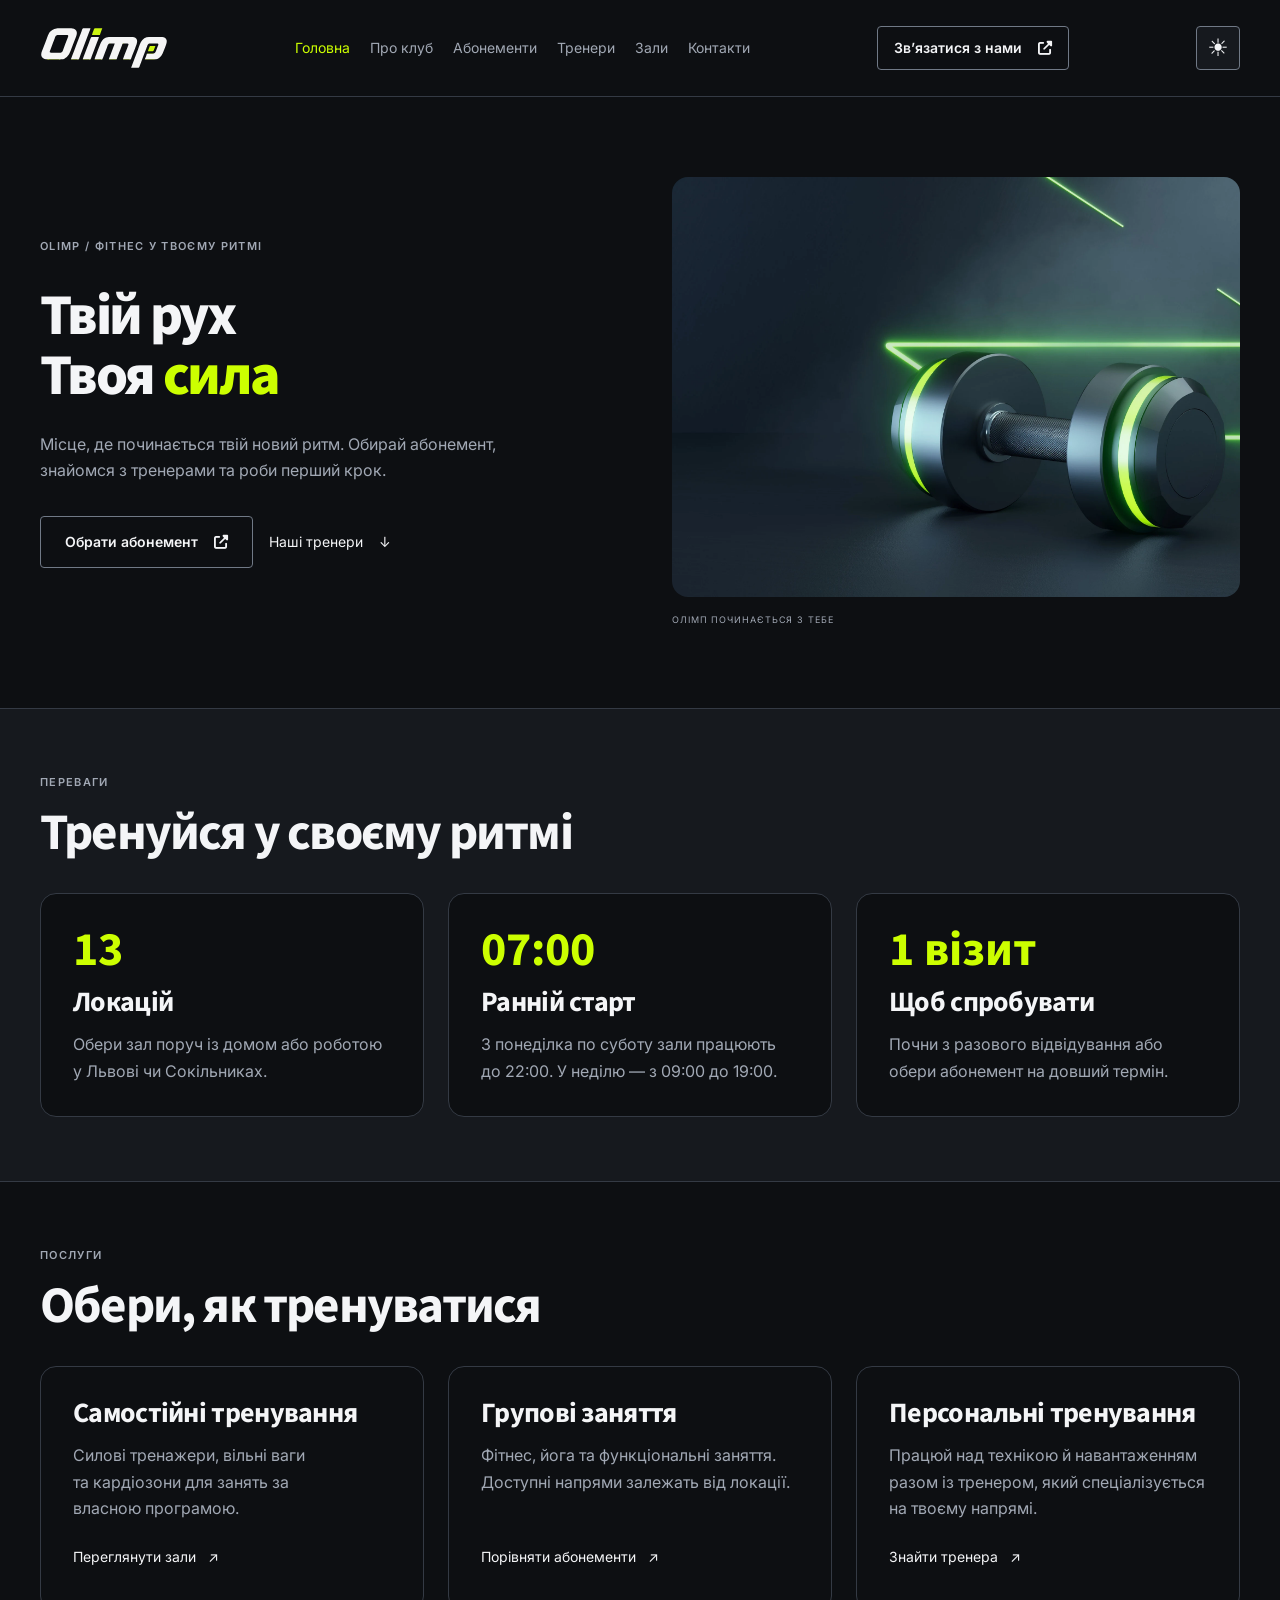
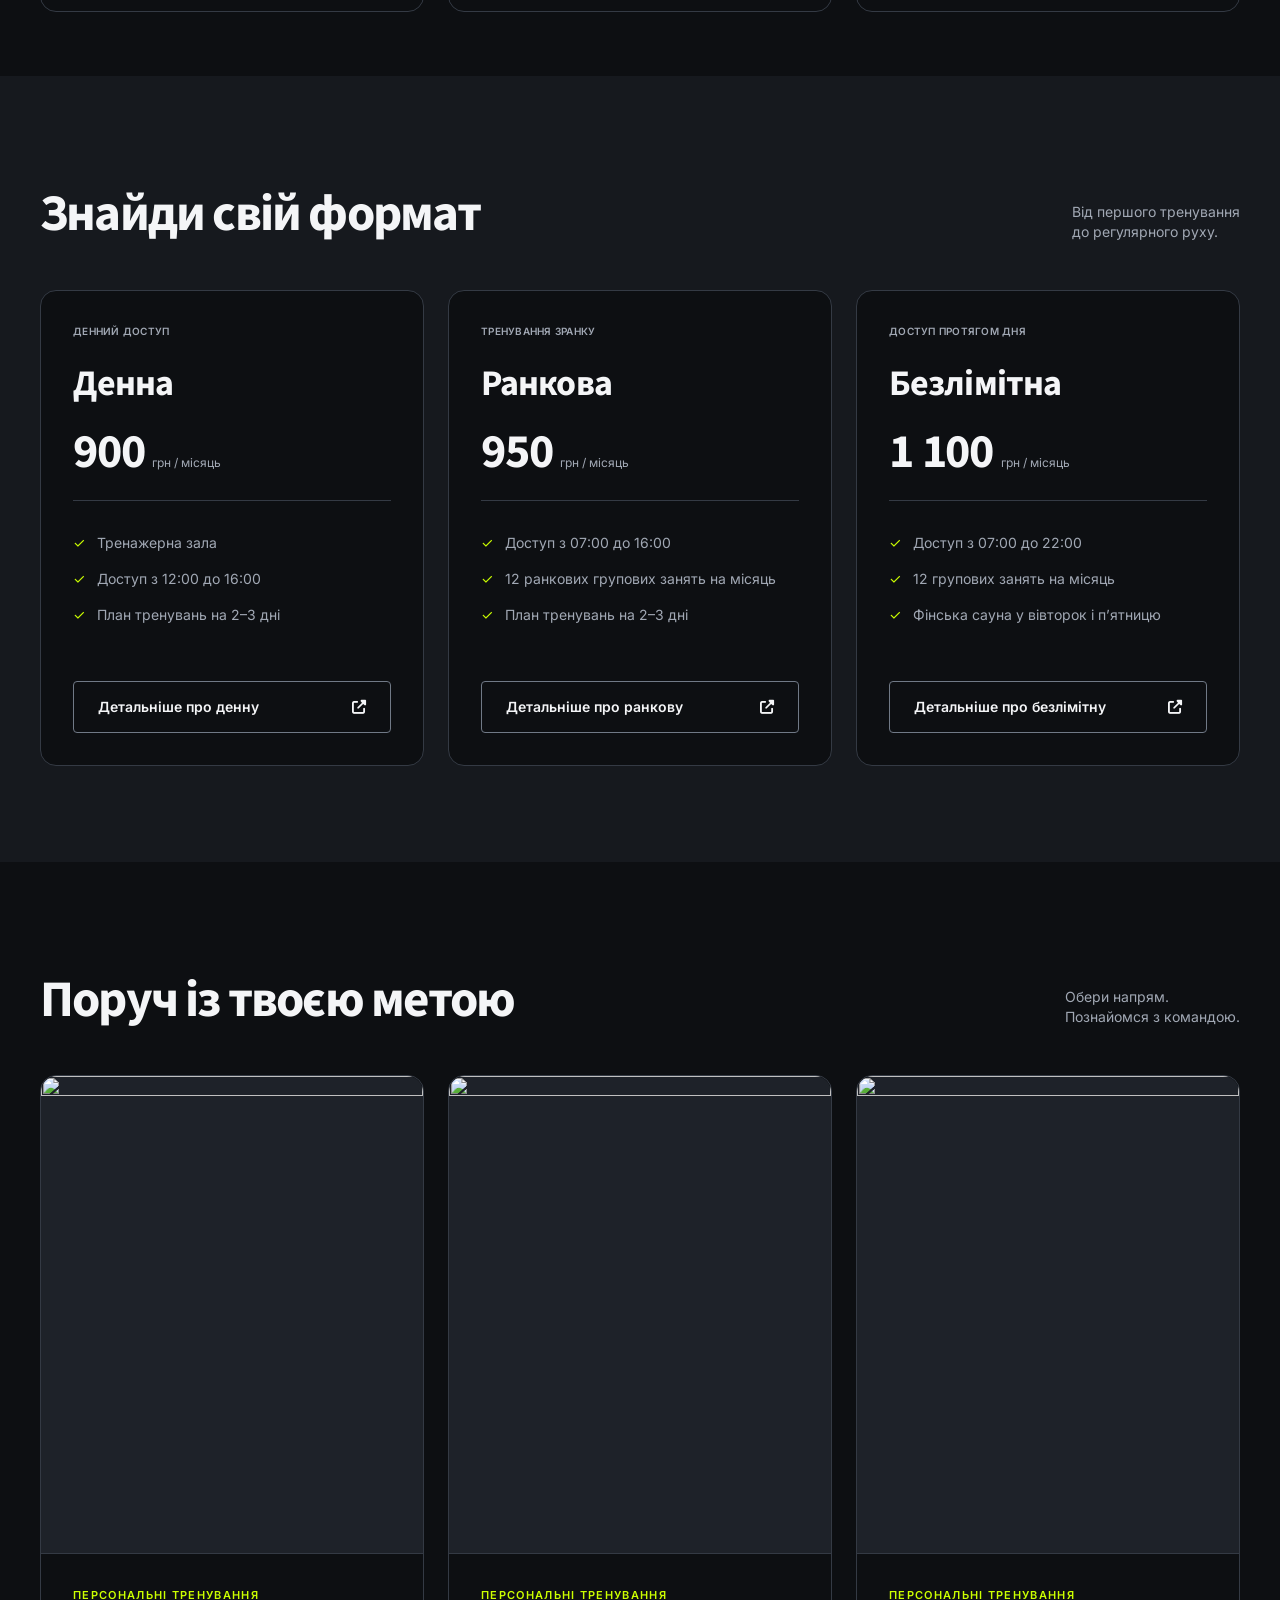
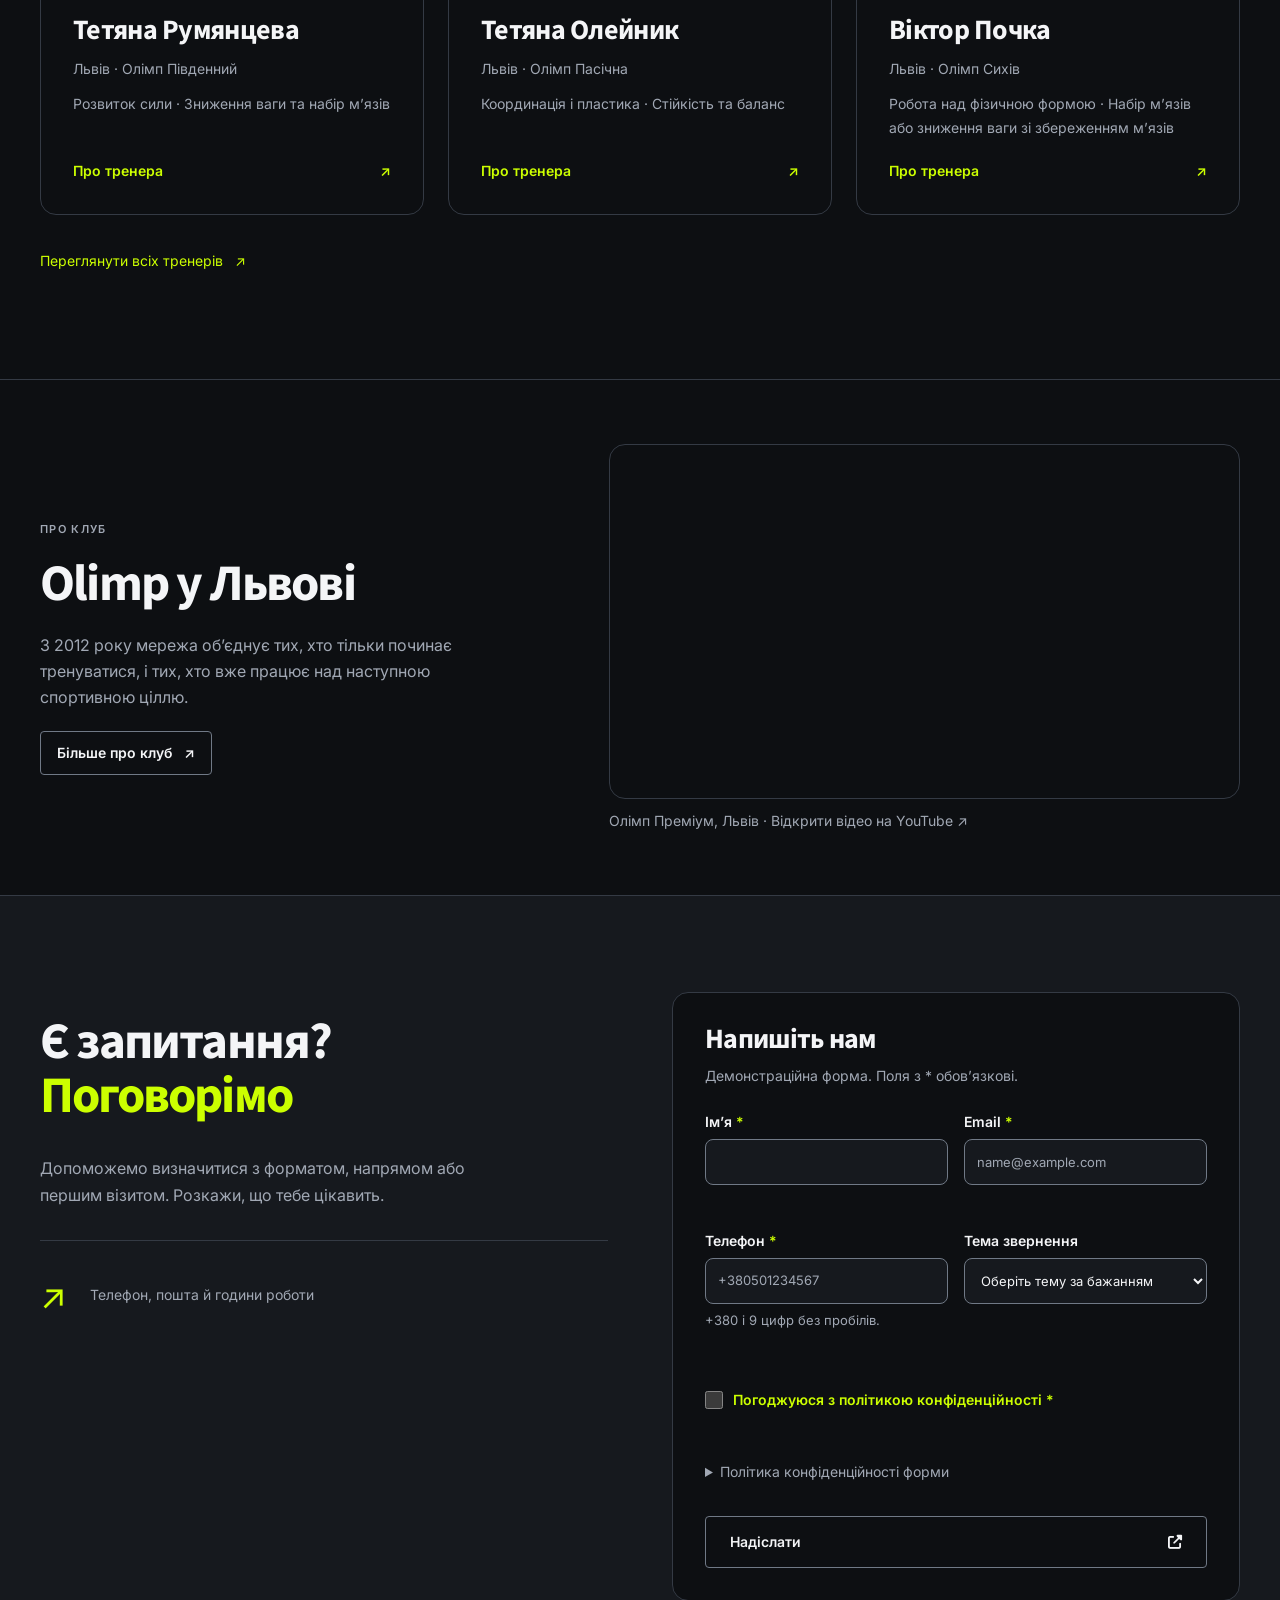
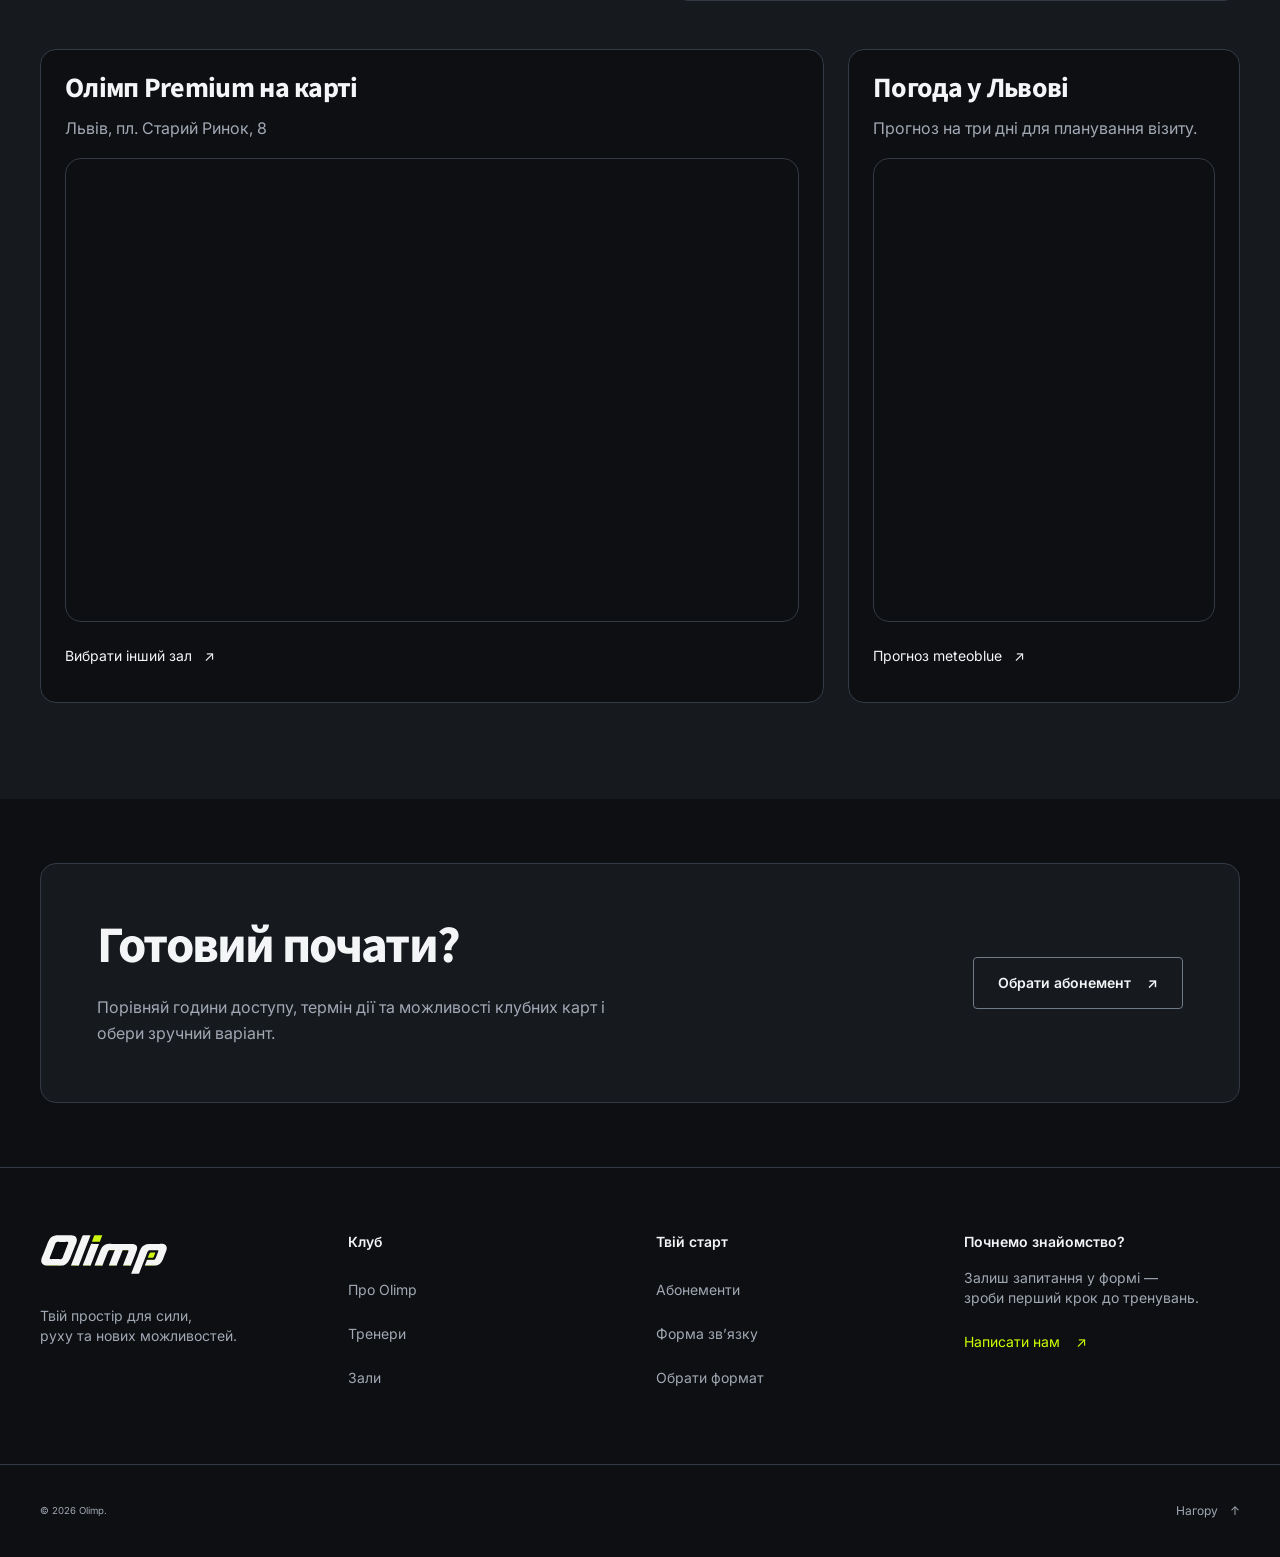
==== commit 73a1fdbe: "Remove the message field from both feedback forms" ====
--- a/index.html
+++ b/index.html
@@ -222,11 +222,6 @@
         </select>
       </div>
     </div>
-    <div class="mt-6">
-      <label for="contact-message">Повідомлення <span aria-hidden="true">*</span></label>
-      <textarea id="contact-message" name="message" minlength="10" maxlength="1500" required rows="4"></textarea>
-      <p class="feedback-error" id="contact-message-error" aria-hidden="true">Введіть повідомлення від 10 символів.</p>
-    </div>
     <div class="mt-4">
       <label class="feedback-consent" for="contact-consent">
         <input type="checkbox" id="contact-consent" name="consent" required>
